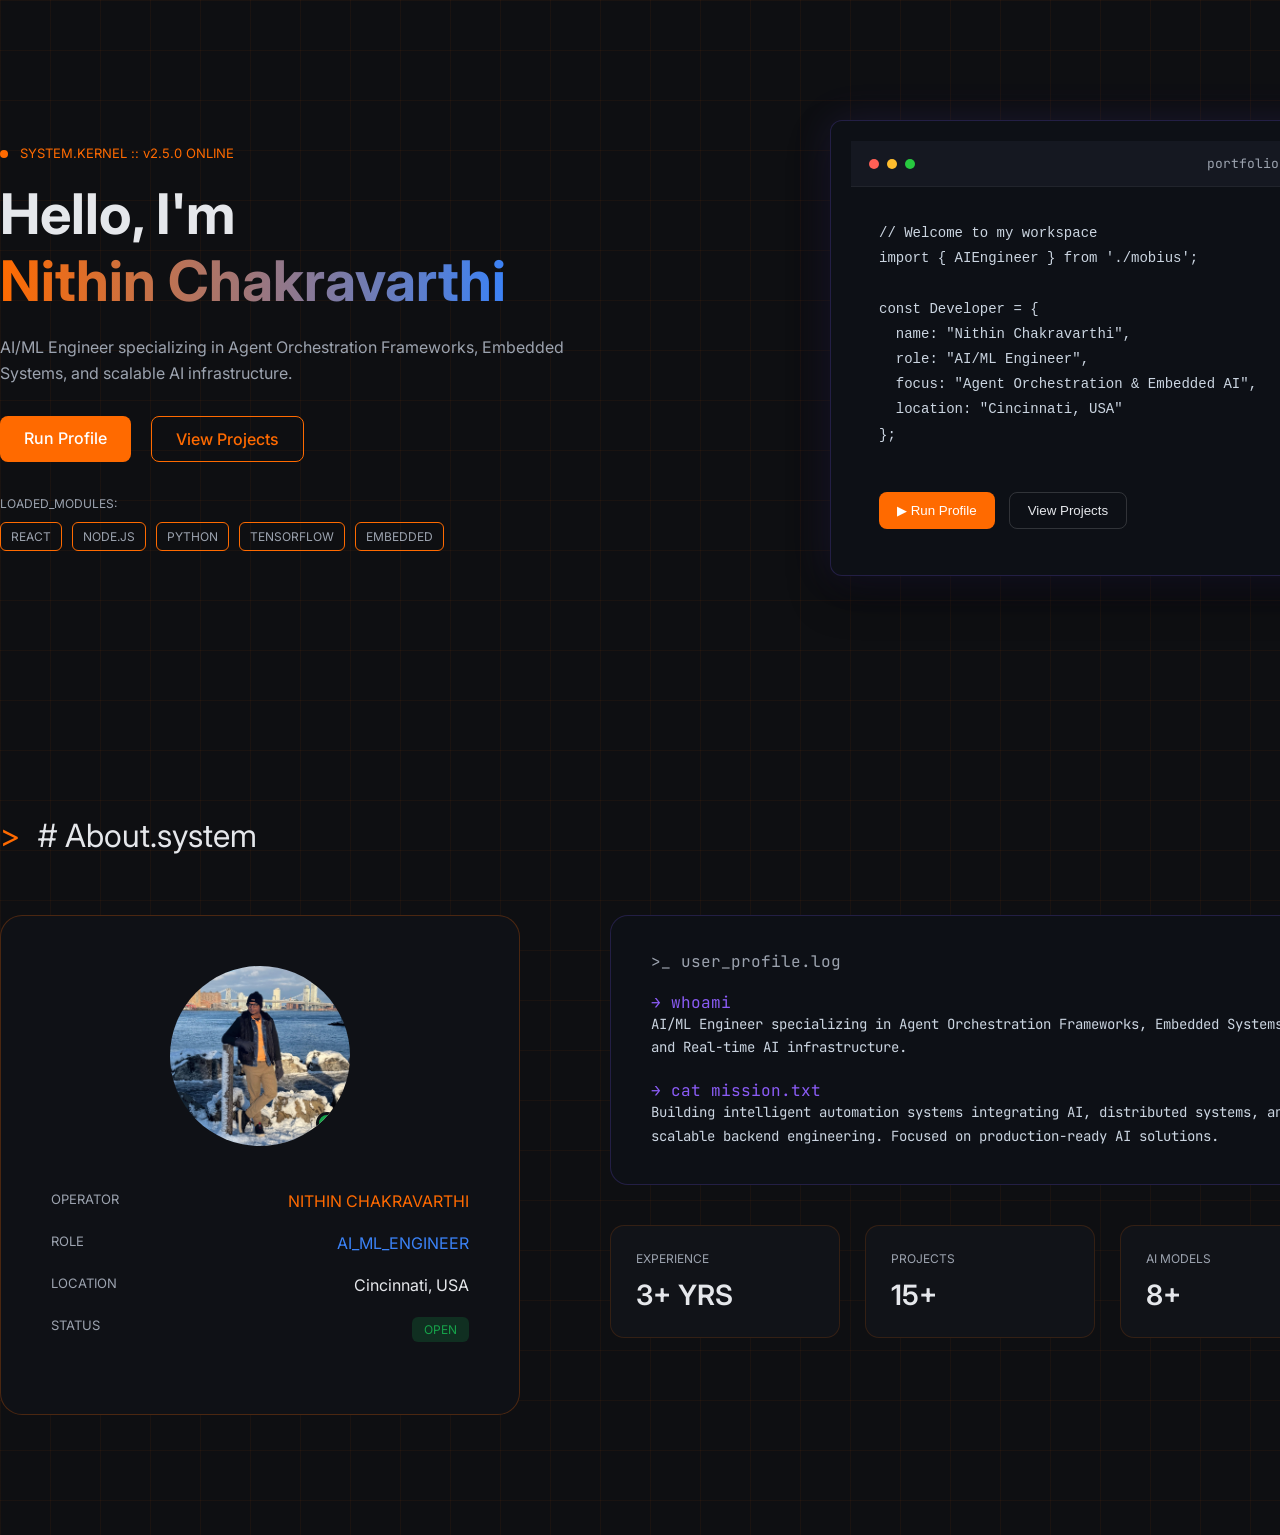
==== Portfolio/index.html @ d6464c25 "Added personal projects" ====
<!DOCTYPE html>
<html lang="en">
<head>
<meta charset="UTF-8">
<meta name="viewport" content="width=device-width, initial-scale=1.0">
<title>Nithin Chakravarthi | Portfolio</title>

<link href="https://fonts.googleapis.com/css2?family=Inter:wght@400;500;600;700&family=JetBrains+Mono:wght@400;500&display=swap" rel="stylesheet">

<link rel="stylesheet" href="style.css">
</head>
<body>

<!-- ================= HERO SECTION ================= -->

<section class="hero">
  <div class="container hero-content">

    <div class="hero-left">

      <div class="system-status">
        <span class="dot"></span> SYSTEM.KERNEL :: v2.5.0 ONLINE
      </div>

      <h1>
        Hello, I'm <br>
        <span class="gradient-text">Nithin Chakravarthi</span>
      </h1>

      <p class="hero-description">
        AI/ML Engineer specializing in Agent Orchestration Frameworks,
        Embedded Systems, and scalable AI infrastructure.
      </p>

      <div class="hero-buttons">
        <a href="#about" class="btn primary">Run Profile</a>
        <a href="#projects" class="btn secondary">View Projects</a>
      </div>

      <div class="loaded-modules">
        <span>LOADED_MODULES:</span>
        <div class="tags">
          <span>REACT</span>
          <span>NODE.JS</span>
          <span>PYTHON</span>
          <span>TENSORFLOW</span>
          <span>EMBEDDED</span>
        </div>
      </div>

    </div>

    <div class="hero-right">
  <div class="code-window">

    <div class="window-header">
      <div class="window-dots">
        <span class="dot red"></span>
        <span class="dot yellow"></span>
        <span class="dot green"></span>
      </div>
      <div class="file-name">portfolio.tsx</div>
    </div>

<pre>
// Welcome to my workspace
import { AIEngineer } from './mobius';

const Developer = {
  name: "Nithin Chakravarthi",
  role: "AI/ML Engineer",
  focus: "Agent Orchestration & Embedded AI",
  location: "Cincinnati, USA"
};
</pre>

    <div class="code-buttons">
      <button class="run-btn">▶ Run Profile</button>
      <button class="view-btn">View Projects</button>
    </div>

  </div>
</div>

  </div>
</section>


<!-- ================= ABOUT SECTION ================= -->

<section id="about" class="about">

  <div class="container">

    <div class="section-title">
      <span>></span> # About.system
    </div>

    <div class="about-content">

      <!-- LEFT CARD -->
      <div class="profile-card">

        <div class="avatar-wrapper">
          <div class="avatar">
            <img src="assets/profile.jpeg" alt="Nithin">
          </div>
        </div>

        <div class="info-row">
          <div class="label">OPERATOR</div>
          <div class="value orange">NITHIN CHAKRAVARTHI</div>
        </div>

        <div class="info-row">
          <div class="label">ROLE</div>
          <div class="value blue">AI_ML_ENGINEER</div>
        </div>

        <div class="info-row">
          <div class="label">LOCATION</div>
          <div class="value">Cincinnati, USA</div>
        </div>

        <div class="info-row">
          <div class="label">STATUS</div>
          <div class="status">OPEN</div>
        </div>

      </div>

      <!-- RIGHT SIDE -->
      <div class="about-right">

        <div class="terminal">
          <div class="terminal-header">>_ user_profile.log</div>

          <div class="command">→ whoami</div>
          <div class="output">
            AI/ML Engineer specializing in Agent Orchestration Frameworks,
            Embedded Systems, and Real-time AI infrastructure.
          </div>

          <div class="command">→ cat mission.txt</div>
          <div class="output">
            Building intelligent automation systems integrating AI,
            distributed systems, and scalable backend engineering.
            Focused on production-ready AI solutions.
          </div>
        </div>

        <div class="stats">

          <div class="stat-card">
            <div class="stat-title">EXPERIENCE</div>
            <div class="stat-number">3+ YRS</div>
          </div>

          <div class="stat-card">
            <div class="stat-title">PROJECTS</div>
            <div class="stat-number">15+</div>
          </div>

          <div class="stat-card">
            <div class="stat-title">AI MODELS</div>
            <div class="stat-number">8+</div>
          </div>

        </div>

      </div>

    </div>

  </div>

</section>

</body>
</html>
---- Portfolio/style.css ----
:root{
  --bg:#0e0f12;
  --card:#0f1116;
  --border:#ff6a00;
  --text:#e5e7eb;
  --muted:#9ca3af;
  --blue:#3b82f6;
  --green:#16a34a;
  --purple:#8b5cf6;
}

*{
  margin:0;
  padding:0;
  box-sizing:border-box;
}

body{
  font-family:'Inter',sans-serif;
  background:var(--bg);
  color:var(--text);
  scroll-behavior:smooth;

  background-image:
    linear-gradient(rgba(255,106,0,0.05) 1px, transparent 1px),
    linear-gradient(90deg, rgba(255,106,0,0.05) 1px, transparent 1px);
  background-size:50px 50px;
}

.container{
  width:1350px;
  margin:0 auto;
}

/* ================= HERO ================= */
/* ================= HERO CODE WINDOW ================= */

/* ===== CODE WINDOW ===== */

.code-window {
  width: 520px;
  background: #0d1016;
  border-radius: 18px;
  border: 1px solid rgba(124,92,255,0.25);
  box-shadow:
    0 0 40px rgba(124,92,255,0.12),
    0 20px 40px rgba(0,0,0,0.4);
  overflow: hidden;
  font-family: 'JetBrains Mono', monospace;
}

/* Header */
.window-header {
  display: flex;
  align-items: center;
  justify-content: space-between;
  padding: 14px 18px;
  background: #151821;
  border-bottom: 1px solid rgba(255,255,255,0.05);
  font-size: 13px;
  color: #9ca3af;
}

.window-dots {
  display: flex;
  gap: 8px;
}

.window-header .dot {
  width: 10px;
  height: 10px;
  border-radius: 50%;
}

.dot.red { background: #ff5f56; }
.dot.yellow { background: #ffbd2e; }
.dot.green { background: #27c93f; }

.file-name {
  font-size: 13px;
  color: #9ca3af;
}

/* Code */
.code-window pre {
  margin: 0;
  padding: 24px 28px;
  font-size: 14px;
  line-height: 1.8;
  color: #cbd5e1;
  background: #0d1016;
  overflow-x: auto;
}

/* Buttons */
.code-buttons {
  display: flex;
  gap: 14px;
  padding: 20px 28px 26px 28px;
}

.run-btn {
  background: #ff6a00;
  border: none;
  padding: 10px 18px;
  border-radius: 8px;
  color: white;
  cursor: pointer;
  font-weight: 500;
}

.view-btn {
  background: transparent;
  border: 1px solid rgba(255,255,255,0.15);
  padding: 10px 18px;
  border-radius: 8px;
  color: #e5e7eb;
  cursor: pointer;
}
.hero{
  padding:120px 0;
}

.hero-content{
  display:flex;
  justify-content:space-between;
  align-items:center;
}

.hero-left{
  max-width:600px;
}

.system-status{
  font-size:13px;
  margin-bottom:20px;
  color:var(--border);
}

.system-status .dot{
  width:8px;
  height:8px;
  background:var(--border);
  display:inline-block;
  border-radius:50%;
  margin-right:8px;
}

h1{
  font-size:56px;
  line-height:1.2;
  margin-bottom:20px;
}

.gradient-text{
  background:linear-gradient(90deg,#ff6a00,#3b82f6);
  -webkit-background-clip:text;
  -webkit-text-fill-color:transparent;
}

.hero-description{
  color:var(--muted);
  margin-bottom:30px;
  line-height:1.6;
}

.hero-buttons{
  display:flex;
  gap:20px;
  margin-bottom:30px;
}

.btn{
  padding:12px 24px;
  border-radius:8px;
  text-decoration:none;
  font-weight:500;
}

.btn.primary{
  background:var(--border);
  color:#fff;
}

.btn.secondary{
  border:1px solid var(--border);
  color:var(--border);
}

.loaded-modules span{
  font-size:12px;
  color:var(--muted);
}

.tags{
  display:flex;
  gap:10px;
  margin-top:10px;
}

.tags span{
  font-size:12px;
  padding:6px 10px;
  border:1px solid var(--border);
  border-radius:6px;
}

.code-window{
  background:#0d1016;
  border-radius:12px;
  padding:20px;
  font-family:'JetBrains Mono',monospace;
  border:1px solid rgba(124,92,255,0.2);
}

.window-header{
  color:var(--muted);
  margin-bottom:10px;
}

/* ================= ABOUT ================= */

.about{
  padding:120px 0;
}

.section-title{
  font-size:32px;
  margin-bottom:60px;
}

.section-title span{
  color:var(--border);
  margin-right:10px;
}

.about-content{
  display:flex;
  gap:90px;
}

.profile-card{
  width:520px;
  background:var(--card);
  border-radius:22px;
  padding:50px;
  border:1px solid rgba(255,106,0,0.25);
}

.avatar-wrapper{
  display:flex;
  justify-content:center;
  margin-bottom:45px;
}

.avatar{
  width:180px;
  height:180px;
  border-radius:50%;
  overflow:hidden;
  position:relative;
}

.avatar img{
  width:100%;
  height:100%;
  object-fit:cover;
}

.avatar::after{
  content:'';
  position:absolute;
  bottom:12px;
  right:12px;
  width:16px;
  height:16px;
  background:var(--green);
  border-radius:50%;
  border:3px solid var(--card);
}

.info-row{
  display:flex;
  justify-content:space-between;
  margin-bottom:22px;
}

.label{
  color:var(--muted);
  font-size:13px;
}

.value.orange{ color:var(--border); }
.value.blue{ color:var(--blue); }

.status{
  background:rgba(22,163,74,0.2);
  color:var(--green);
  padding:5px 12px;
  border-radius:6px;
  font-size:12px;
}

.about-right{
  flex:1;
}

.terminal{
  background:#0d1016;
  border-radius:18px;
  padding:35px 40px;
  border:1px solid rgba(124,92,255,0.2);
  font-family:'JetBrains Mono',monospace;
  margin-bottom:40px;
}

.terminal-header{
  color:var(--muted);
  margin-bottom:20px;
}

.command{
  color:var(--purple);
  margin-top:20px;
}

.output{
  color:#cbd5e1;
  line-height:1.7;
  font-size:14px;
}

.stats{
  display:flex;
  gap:25px;
}

.stat-card{
  flex:1;
  background:#111318;
  padding:25px;
  border-radius:14px;
  border:1px solid rgba(255,106,0,0.15);
}

.stat-title{
  color:var(--muted);
  font-size:12px;
  margin-bottom:12px;
}

.stat-number{
  font-size:28px;
  font-weight:600;
}
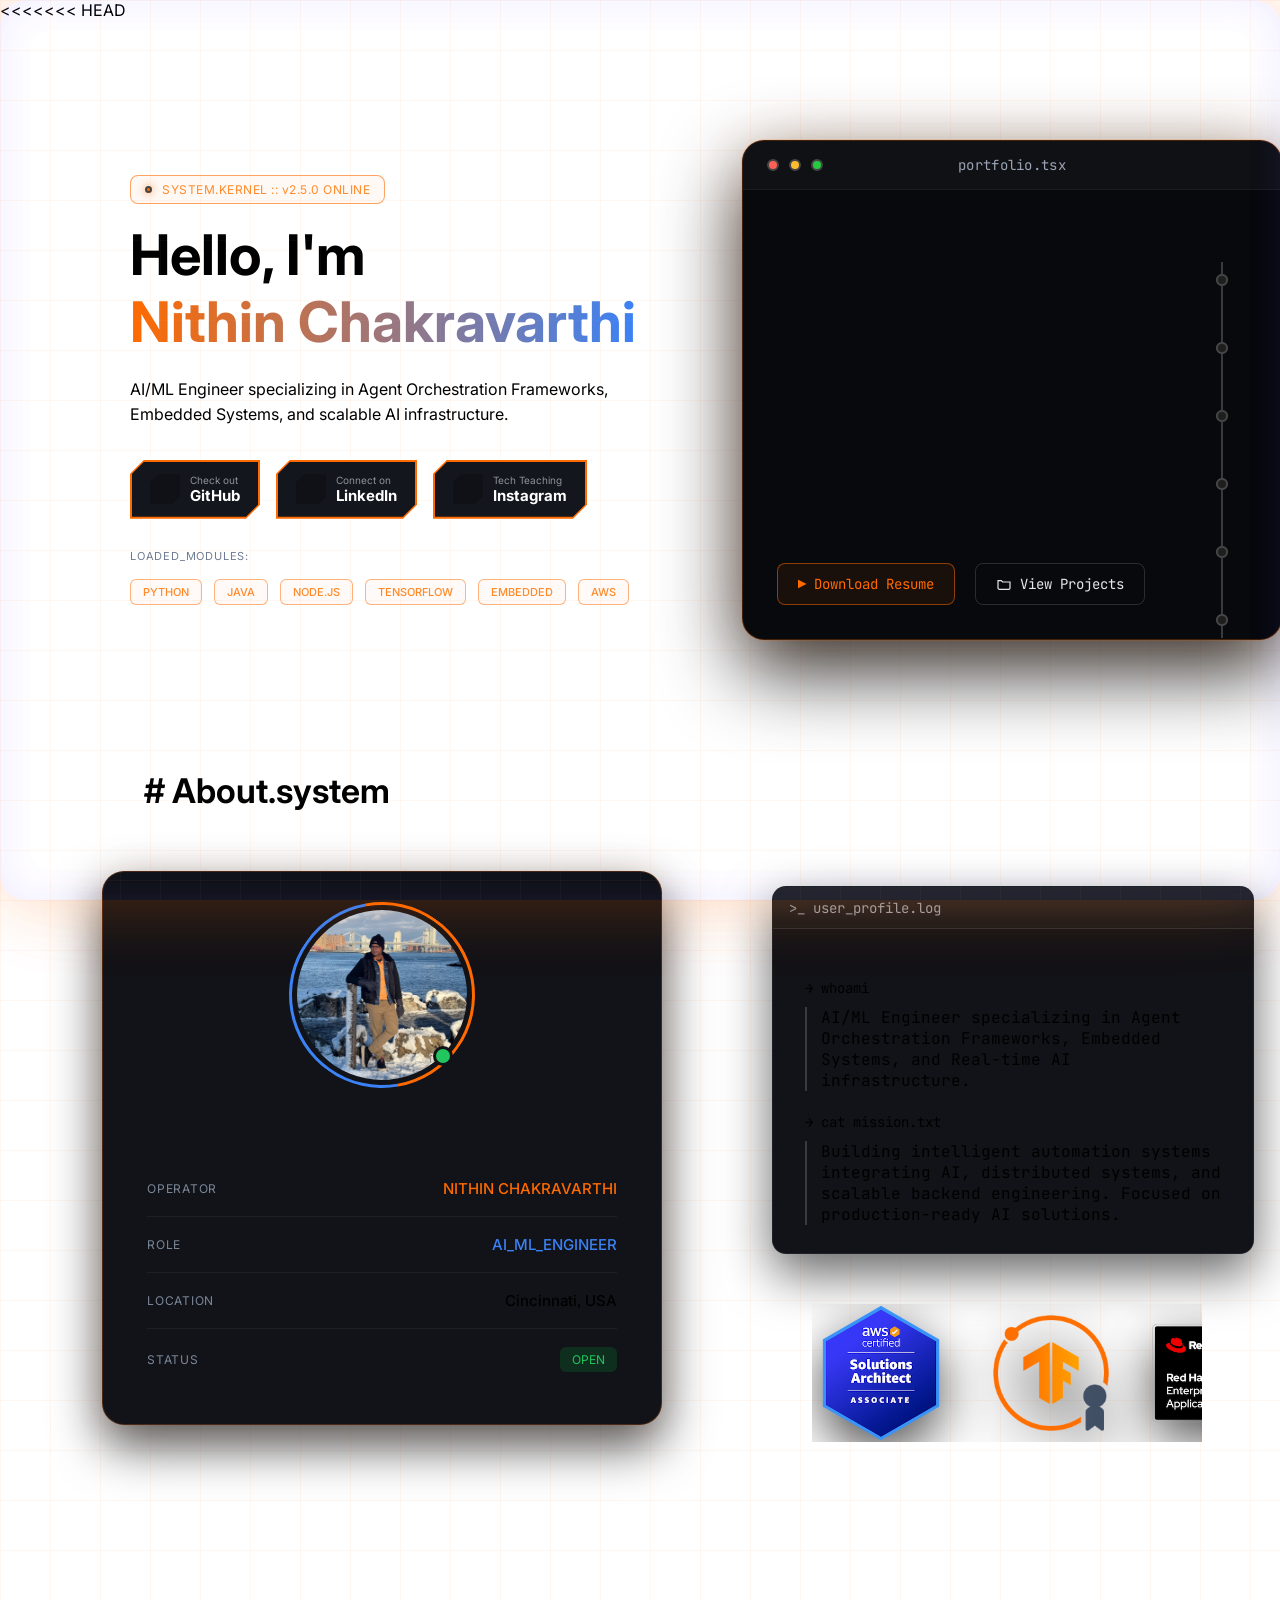
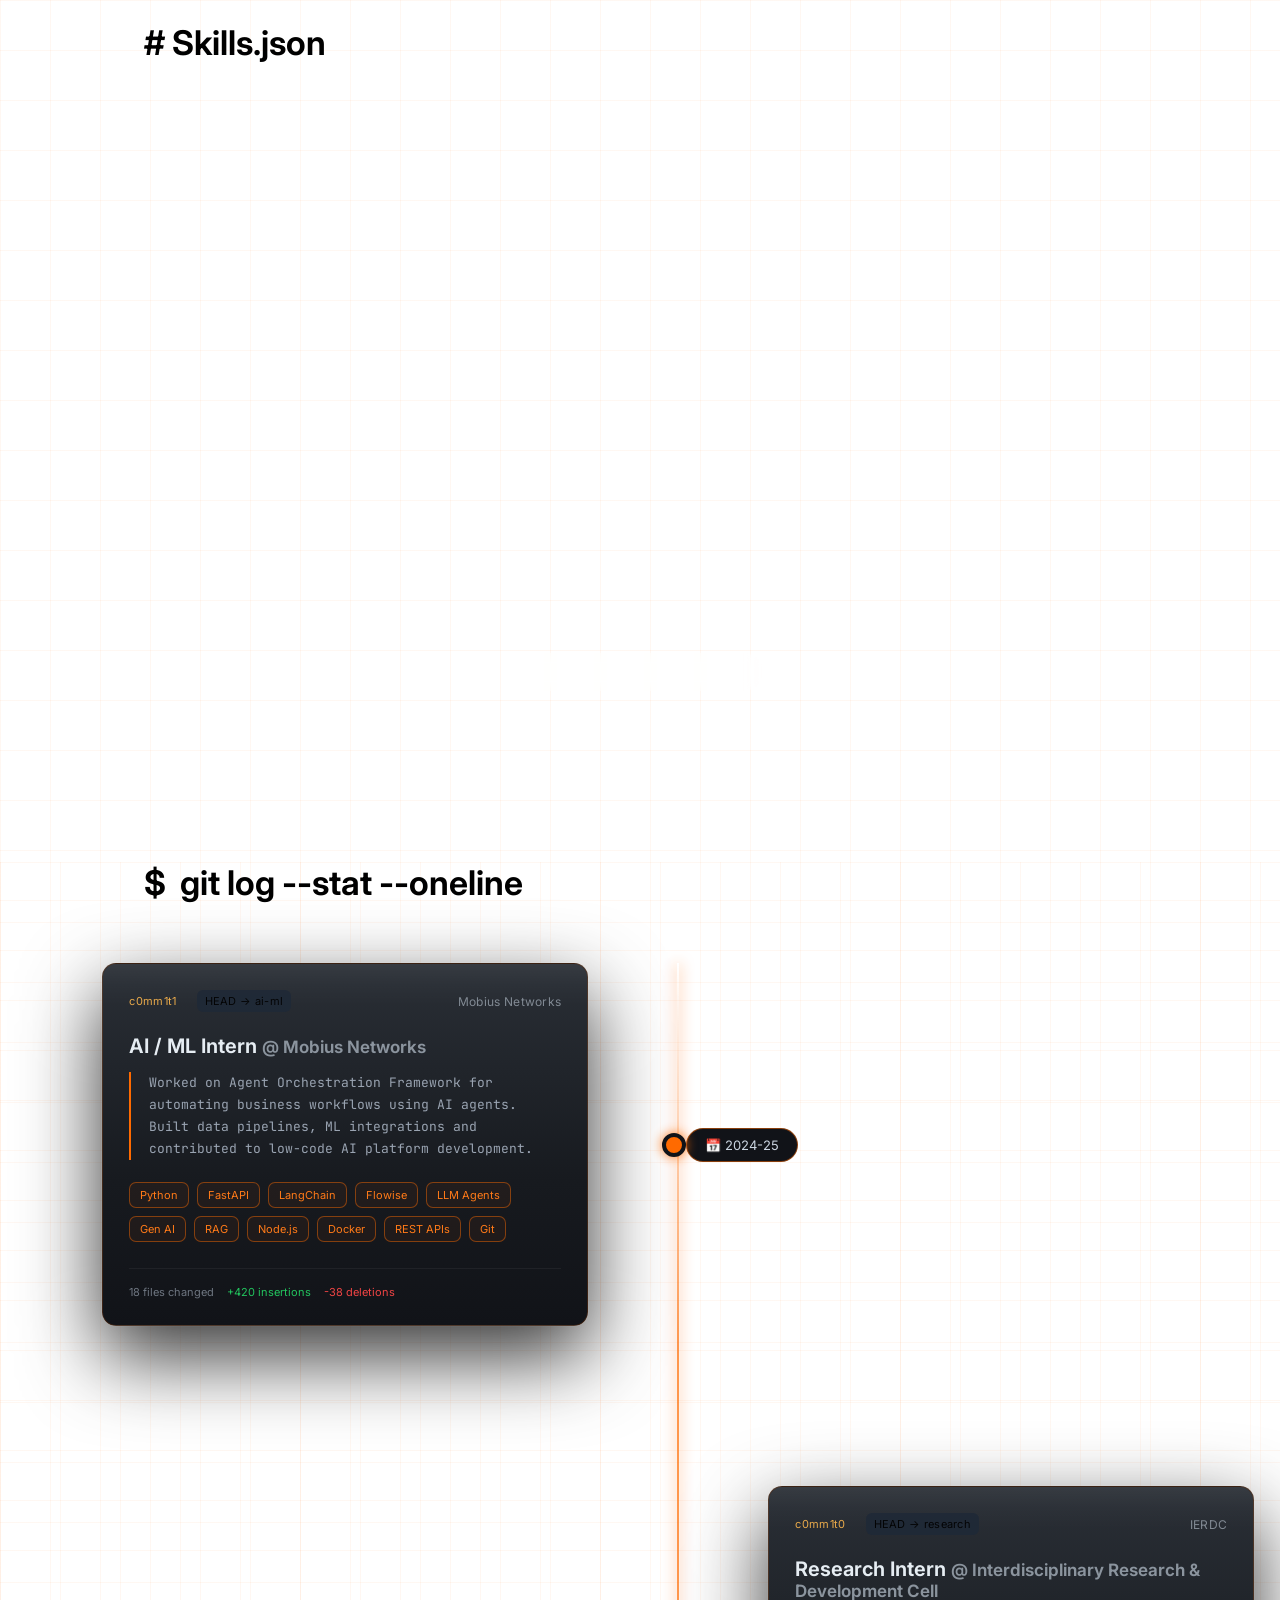
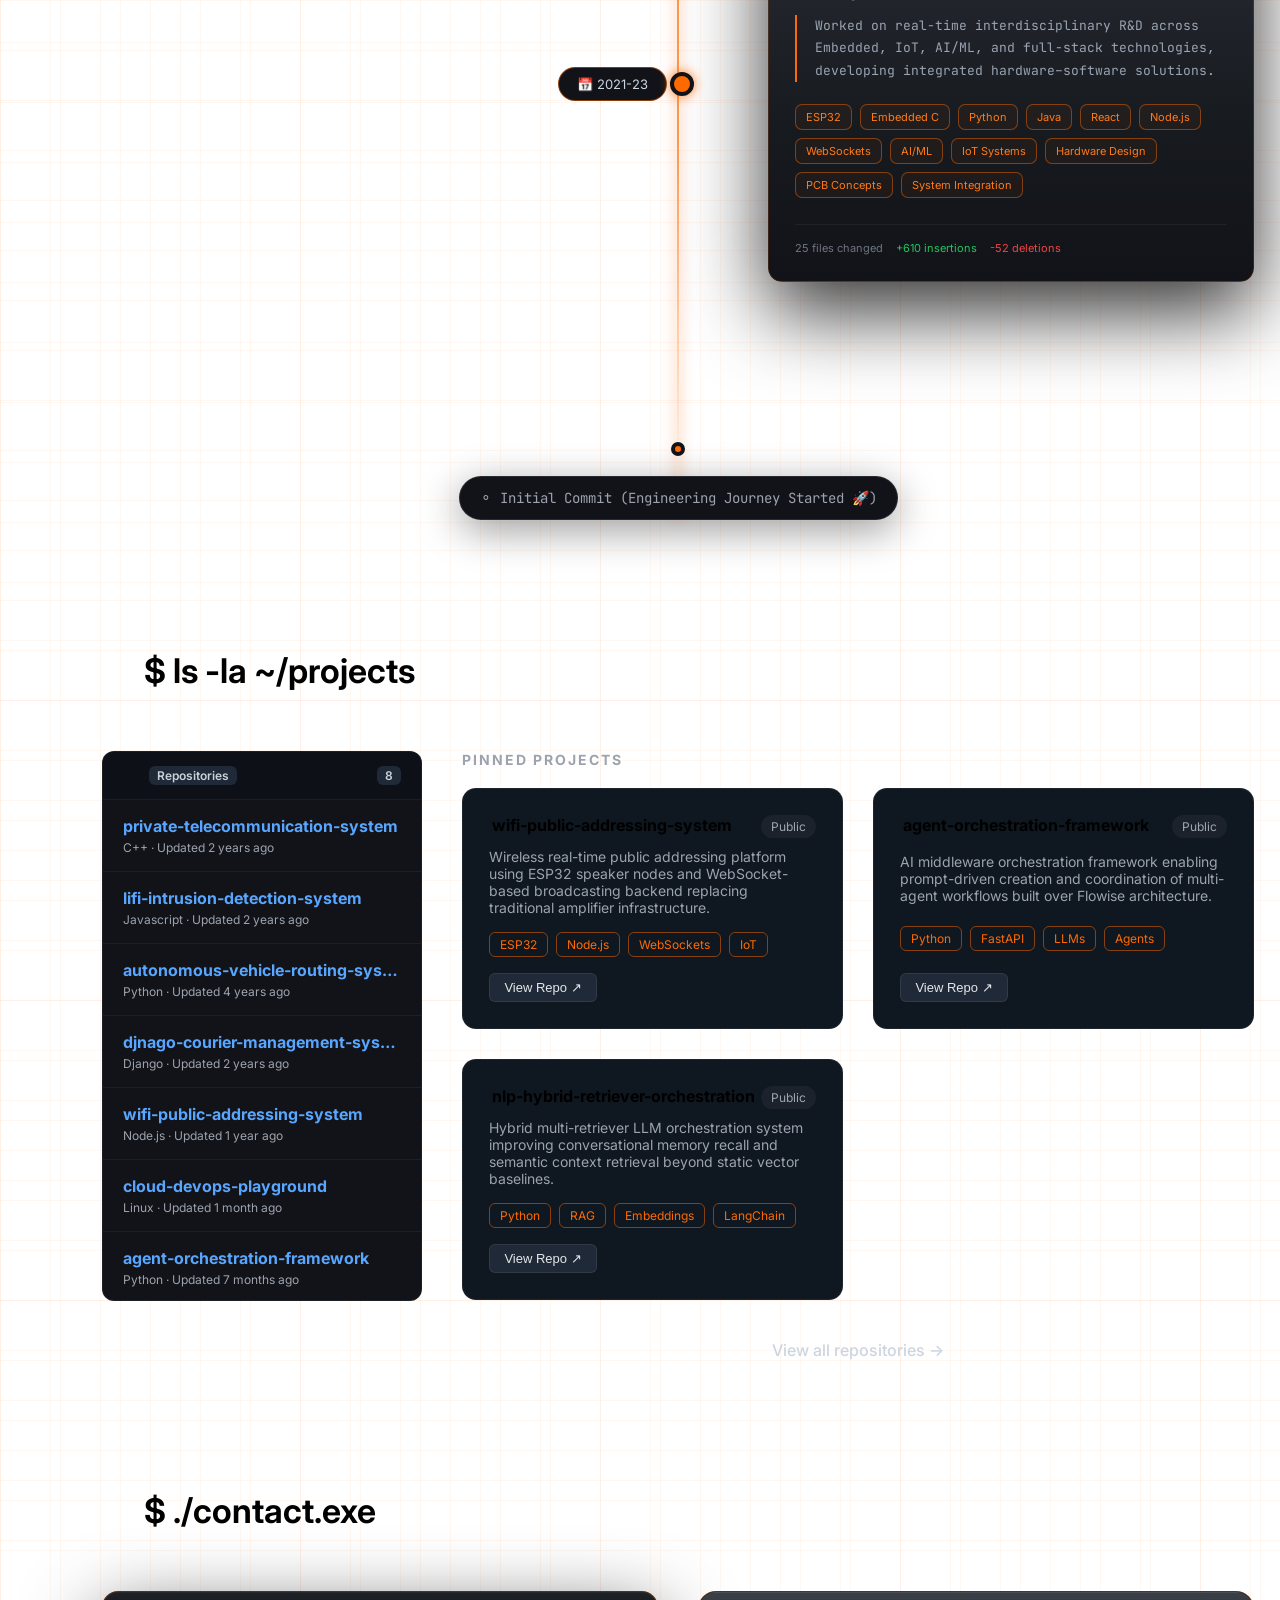
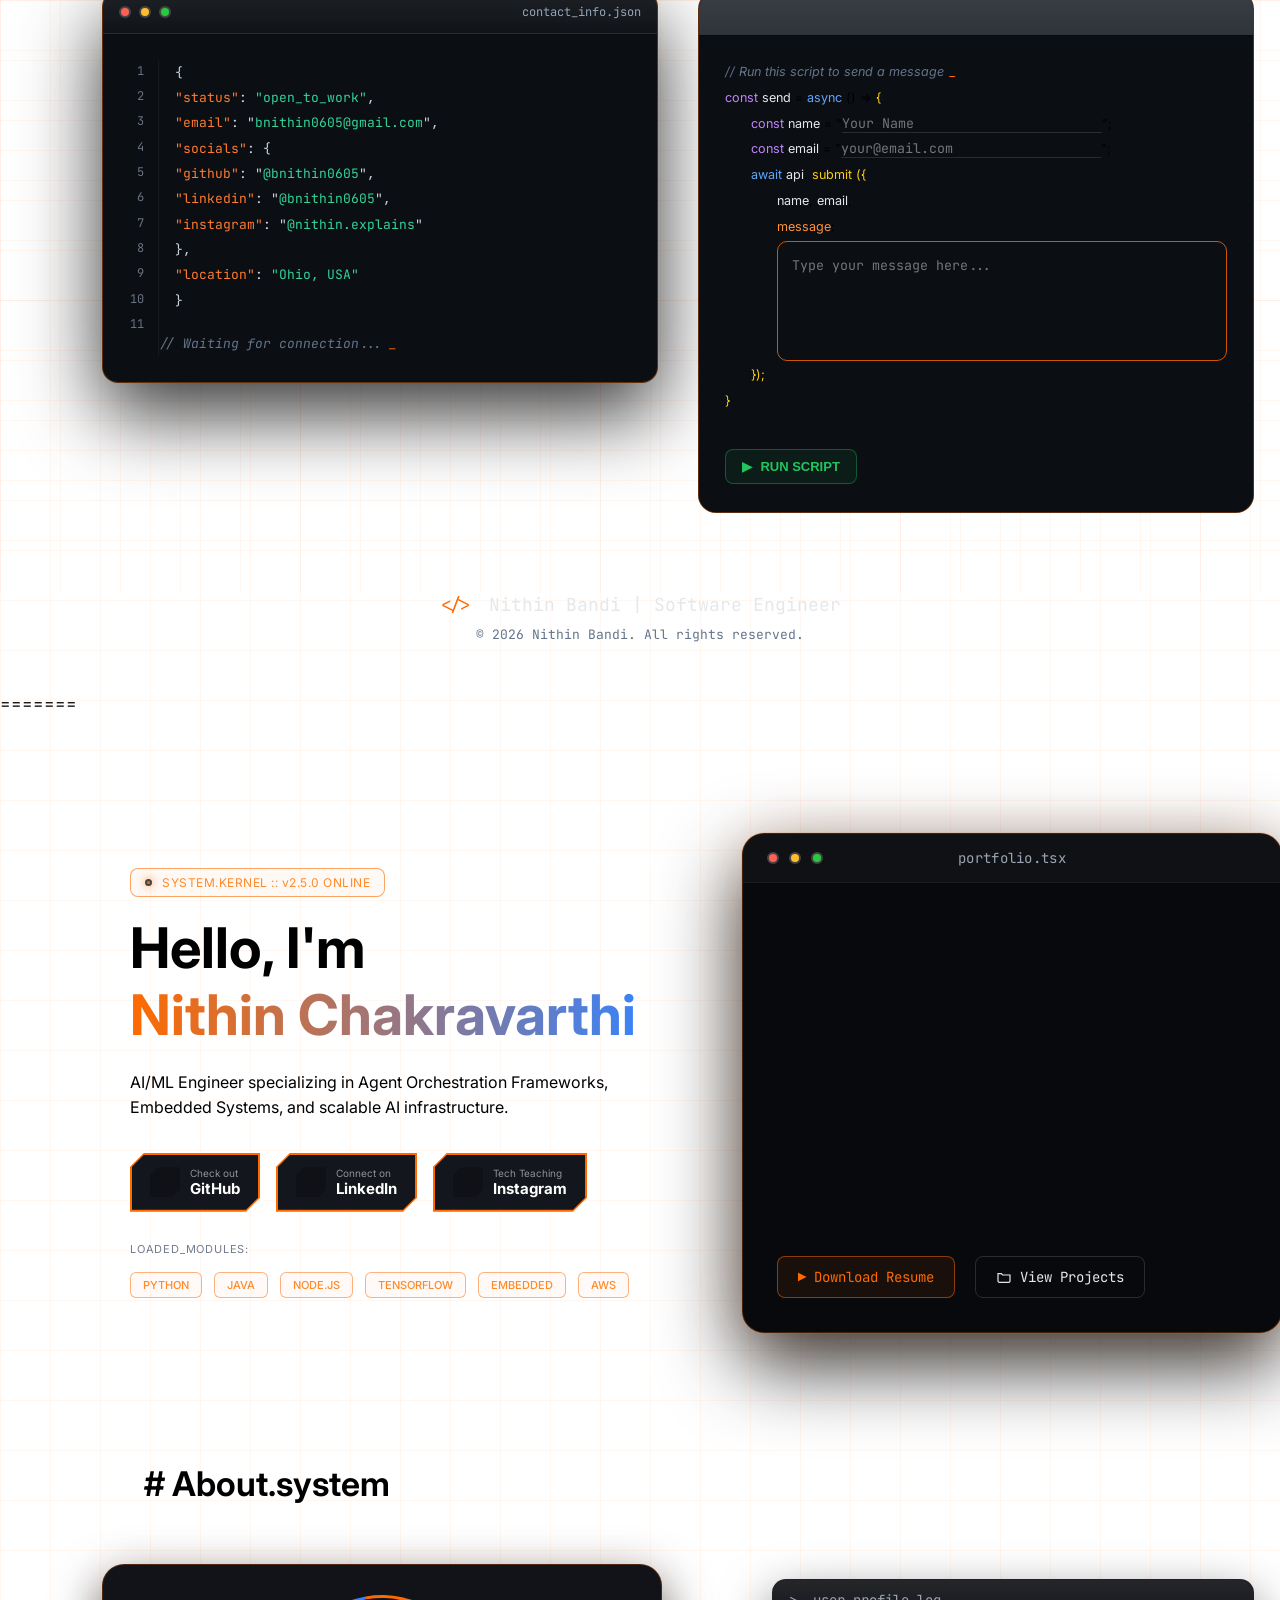
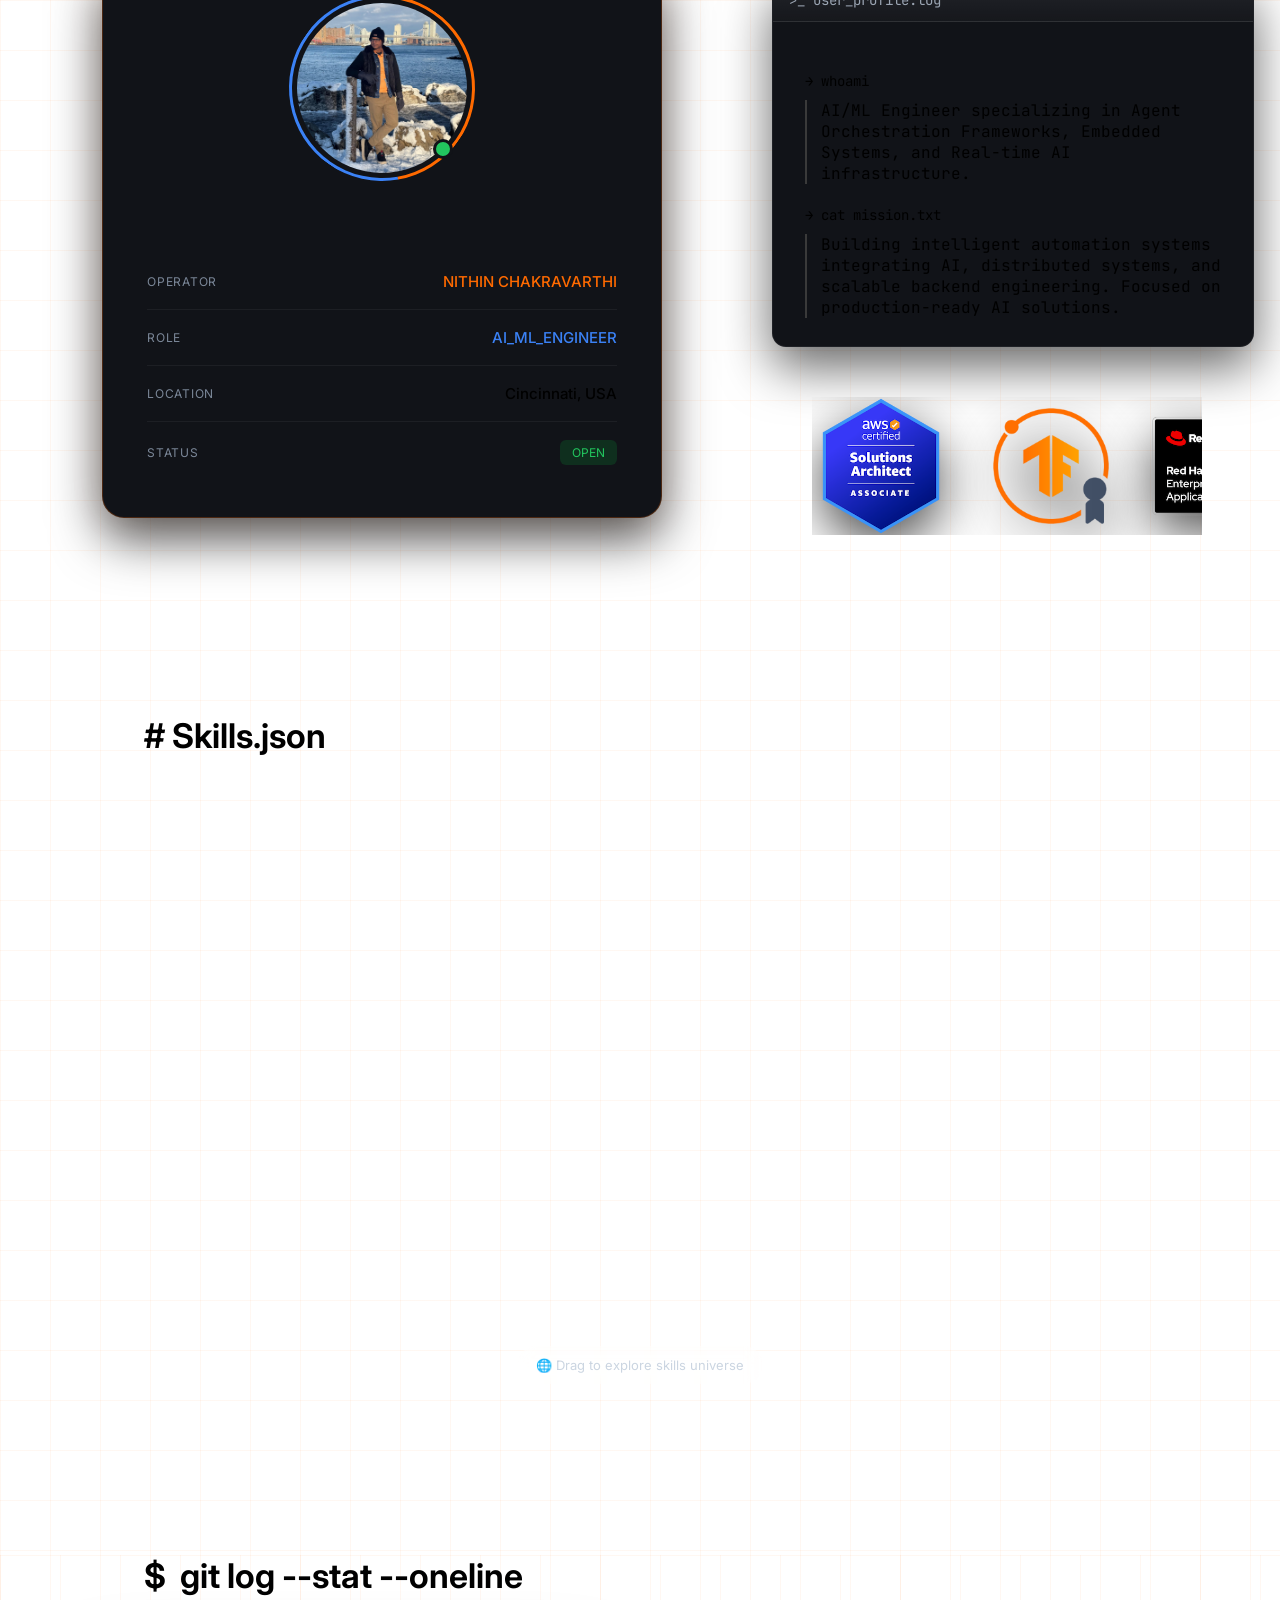
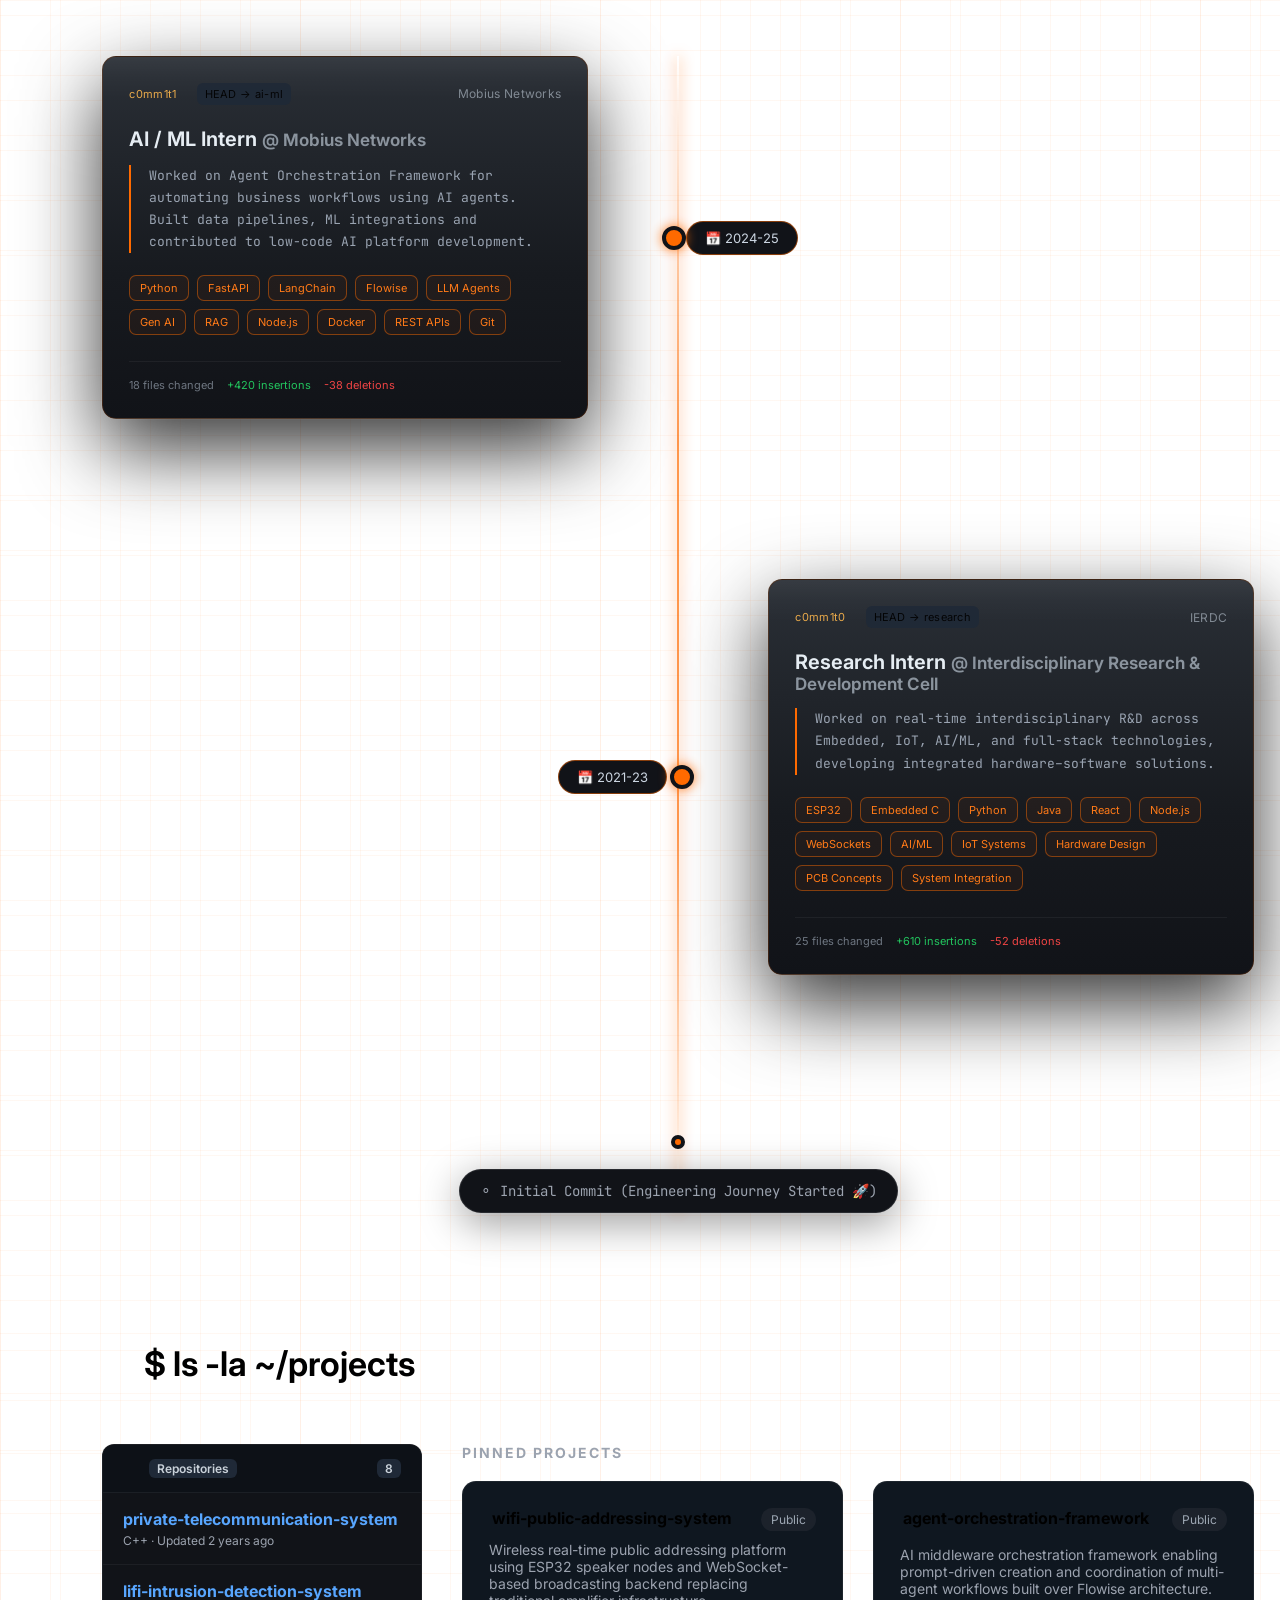
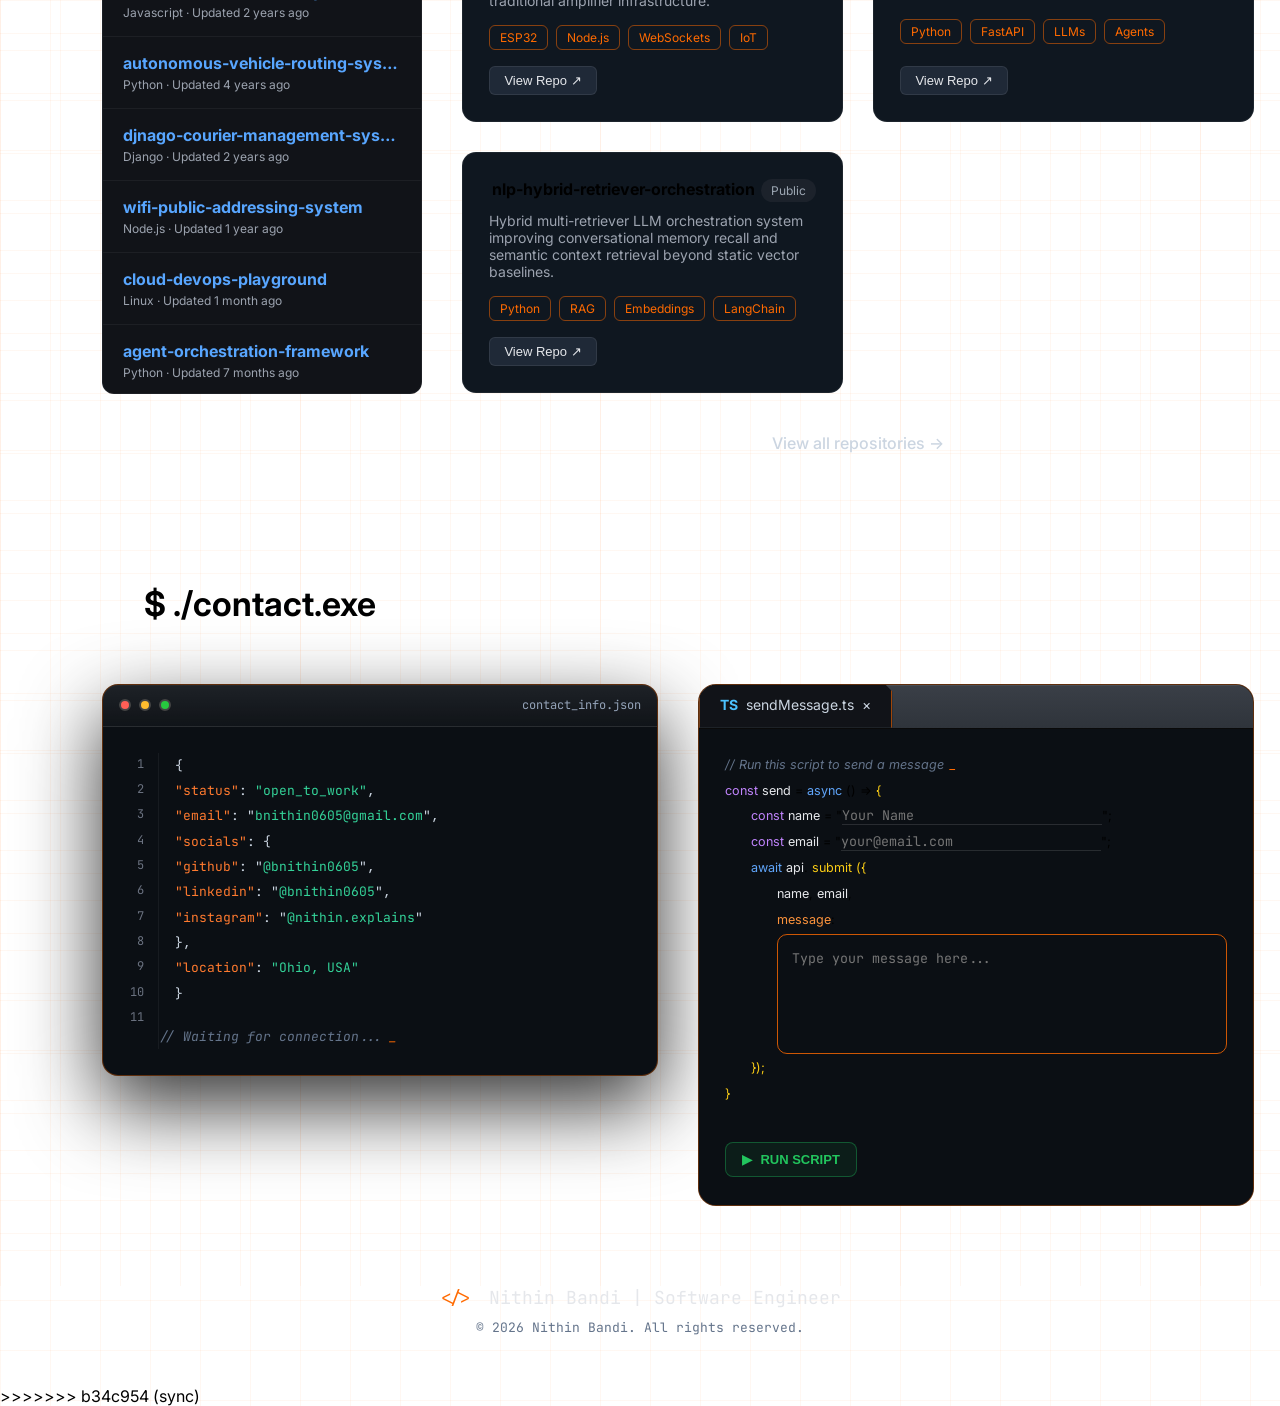
==== commit 90667194: "Rename i.html to index.html" ====
--- a/Portfolio/index.html
+++ b/Portfolio/index.html
@@ -1,180 +1,3164 @@
-<!DOCTYPE html>
-<html lang="en">
-<head>
-<meta charset="UTF-8">
-<meta name="viewport" content="width=device-width, initial-scale=1.0">
-<title>Nithin Chakravarthi | Portfolio</title>
-
-<link href="https://fonts.googleapis.com/css2?family=Inter:wght@400;500;600;700&family=JetBrains+Mono:wght@400;500&display=swap" rel="stylesheet">
-
-<link rel="stylesheet" href="style.css">
-</head>
-<body>
-
-<!-- ================= HERO SECTION ================= -->
-
-<section class="hero">
-  <div class="container hero-content">
-
-    <div class="hero-left">
-
-      <div class="system-status">
-        <span class="dot"></span> SYSTEM.KERNEL :: v2.5.0 ONLINE
-      </div>
-
-      <h1>
-        Hello, I'm <br>
-        <span class="gradient-text">Nithin Chakravarthi</span>
-      </h1>
-
-      <p class="hero-description">
-        AI/ML Engineer specializing in Agent Orchestration Frameworks,
-        Embedded Systems, and scalable AI infrastructure.
-      </p>
-
-      <div class="hero-buttons">
-        <a href="#about" class="btn primary">Run Profile</a>
-        <a href="#projects" class="btn secondary">View Projects</a>
-      </div>
-
-      <div class="loaded-modules">
-        <span>LOADED_MODULES:</span>
-        <div class="tags">
-          <span>REACT</span>
-          <span>NODE.JS</span>
-          <span>PYTHON</span>
-          <span>TENSORFLOW</span>
-          <span>EMBEDDED</span>
-        </div>
-      </div>
-
-    </div>
-
-    <div class="hero-right">
-  <div class="code-window">
-
-    <div class="window-header">
-      <div class="window-dots">
-        <span class="dot red"></span>
-        <span class="dot yellow"></span>
-        <span class="dot green"></span>
-      </div>
-      <div class="file-name">portfolio.tsx</div>
-    </div>
-
-<pre>
-// Welcome to my workspace
-import { AIEngineer } from './mobius';
-
-const Developer = {
-  name: "Nithin Chakravarthi",
-  role: "AI/ML Engineer",
-  focus: "Agent Orchestration & Embedded AI",
-  location: "Cincinnati, USA"
-};
-</pre>
-
-    <div class="code-buttons">
-      <button class="run-btn">▶ Run Profile</button>
-      <button class="view-btn">View Projects</button>
-    </div>
-
-  </div>
-</div>
-
-  </div>
-</section>
-
-
-<!-- ================= ABOUT SECTION ================= -->
-
-<section id="about" class="about">
-
-  <div class="container">
-
-    <div class="section-title">
-      <span>></span> # About.system
-    </div>
-
-    <div class="about-content">
-
-      <!-- LEFT CARD -->
-      <div class="profile-card">
-
-        <div class="avatar-wrapper">
-          <div class="avatar">
-            <img src="assets/profile.jpeg" alt="Nithin">
-          </div>
-        </div>
-
-        <div class="info-row">
-          <div class="label">OPERATOR</div>
-          <div class="value orange">NITHIN CHAKRAVARTHI</div>
-        </div>
-
-        <div class="info-row">
-          <div class="label">ROLE</div>
-          <div class="value blue">AI_ML_ENGINEER</div>
-        </div>
-
-        <div class="info-row">
-          <div class="label">LOCATION</div>
-          <div class="value">Cincinnati, USA</div>
-        </div>
-
-        <div class="info-row">
-          <div class="label">STATUS</div>
-          <div class="status">OPEN</div>
-        </div>
-
-      </div>
-
-      <!-- RIGHT SIDE -->
-      <div class="about-right">
-
-        <div class="terminal">
-          <div class="terminal-header">>_ user_profile.log</div>
-
-          <div class="command">→ whoami</div>
-          <div class="output">
-            AI/ML Engineer specializing in Agent Orchestration Frameworks,
-            Embedded Systems, and Real-time AI infrastructure.
-          </div>
-
-          <div class="command">→ cat mission.txt</div>
-          <div class="output">
-            Building intelligent automation systems integrating AI,
-            distributed systems, and scalable backend engineering.
-            Focused on production-ready AI solutions.
-          </div>
-        </div>
-
-        <div class="stats">
-
-          <div class="stat-card">
-            <div class="stat-title">EXPERIENCE</div>
-            <div class="stat-number">3+ YRS</div>
-          </div>
-
-          <div class="stat-card">
-            <div class="stat-title">PROJECTS</div>
-            <div class="stat-number">15+</div>
-          </div>
-
-          <div class="stat-card">
-            <div class="stat-title">AI MODELS</div>
-            <div class="stat-number">8+</div>
-          </div>
-
-        </div>
-
-      </div>
-
-    </div>
-
-  </div>
-
-</section>
-
-</body>
-</html>+<<<<<<< HEAD
+<!DOCTYPE html>
+<html lang="en">
+<head>
+<meta charset="UTF-8">
+<meta name="viewport" content="width=1200, initial-scale=0.3">
+<link rel="icon" type="image/jpeg" href="assets/profile.jpeg">
+<title>Nithin Chakravarthi | Portfolio</title>
+
+<link href="https://fonts.googleapis.com/css2?family=Inter:wght@400;500;600;700&family=JetBrains+Mono:wght@400;500&display=swap" rel="stylesheet">
+
+<link rel="stylesheet" href="i.css">
+<script src="https://unpkg.com/lucide@latest"></script>
+<script src="https://cdn.jsdelivr.net/npm/emailjs-com@3/dist/email.min.js"></script>
+</head>
+<body>
+
+<!-- ================= HOME ================= -->
+<section id="home" class="home">
+  <div class="container hero-content">
+
+    <div class="hero-left">
+
+      <div class="system-status">
+        <span class="dot"></span> SYSTEM.KERNEL :: v2.5.0 ONLINE
+      </div>
+
+      <h1>
+        Hello, I'm <br>
+        <span class="gradient-text">Nithin Chakravarthi</span>
+      </h1>
+
+      <p class="hero-description">
+        AI/ML Engineer specializing in Agent Orchestration Frameworks,
+        Embedded Systems, and scalable AI infrastructure.
+      </p>
+<div class="hero-cta">
+
+    <!-- GITHUB -->
+    <div class="chip-wrap">
+        <a class="terminal-chip" href="https://github.com/bnithin0605" target="_blank">
+            <div class="terminal-chip-inner">
+
+                <div class="chip-icon">
+                    <img src="https://cdn.jsdelivr.net/gh/devicons/devicon/icons/github/github-original.svg">
+                </div>
+
+                <div class="chip-text">
+                    <span>Check out</span>
+                    <b>GitHub</b>
+                </div>
+
+            </div>
+        </a>
+    </div>
+
+
+    <!-- LINKEDIN -->
+    <div class="chip-wrap">
+        <a class="terminal-chip" href="https://linkedin.com/in/bnithin0605" target="_blank">
+            <div class="terminal-chip-inner">
+
+                <div class="chip-icon">
+                  <img src="https://cdn.jsdelivr.net/gh/devicons/devicon/icons/linkedin/linkedin-original.svg">
+                </div>
+
+                <div class="chip-text">
+                    <span>Connect on</span>
+                    <b>LinkedIn</b>
+                </div>
+
+            </div>
+        </a>
+    </div>
+
+
+    <!-- INSTAGRAM -->
+    <div class="chip-wrap">
+        <a class="terminal-chip" href="https://instagram.com/nithin.explains" target="_blank">
+            <div class="terminal-chip-inner">
+
+                <div class="chip-icon">
+                    <img src="https://cdn.jsdelivr.net/gh/simple-icons/simple-icons/icons/instagram.svg">
+                </div>
+
+                <div class="chip-text">
+                    <span>Tech Teaching</span>
+                    <b>Instagram</b>
+                </div>
+
+            </div>
+        </a>
+    </div>
+
+</div>
+
+      <div class="loaded-modules">
+        <span>LOADED_MODULES:</span>
+        <div class="tags">
+          <span>PYTHON</span>
+          <span>JAVA</span>
+          <span>NODE.JS</span>
+          <span>TENSORFLOW</span>
+          <span>EMBEDDED</span>
+          <span>AWS</span>
+        </div>
+      </div>
+
+    </div>
+
+    <div class="hero-right">
+  <div class="code-window">
+
+    <div class="window-header">
+      <div class="window-dots">
+        <span class="dot red"></span>
+        <span class="dot yellow"></span>
+        <span class="dot green"></span>
+      </div>
+      <div class="file-name">portfolio.tsx</div>
+    </div>
+
+<pre id="typing-code"></pre>
+
+    <div class="code-buttons">
+      <button class="run-btn download-btn" id="resumeBtn">
+          ▶ Download Resume
+        </button>
+<button href="#projects" class="view-btn">
+
+<svg width="16" height="16" viewBox="0 0 24 24" fill="none"
+stroke="currentColor" stroke-width="1.8">
+
+<path d="M3 7h5l2 2h11v9a2 2 0 0 1-2 2H5a2 2 0 0 1-2-2V7z"/>
+
+</svg>
+
+<span><a href="#projects" style="text-decoration:none; color:inherit;">View Projects</a></span>
+
+</button>
+    </div>
+
+  </div>
+</div>
+
+  </div>
+</section>
+
+<!-- ================= ABOUT ================= -->
+<section id="about" class="about">
+
+  <div class="container">
+
+<div class="section-title">
+  <i class="title-icon" data-lucide="terminal"></i>
+  <span># About.system</span>
+</div>
+
+    <div class="about-content">
+
+      <!-- LEFT CARD -->
+      <div class="profile-card">
+<div class="card-glow"></div> 
+        <div class="avatar-wrapper">
+          <div class="avatar">
+            <span class="arc arc-orange"></span>
+            <img src="assets/profile.jpeg" alt="Nithin">
+          </div>
+        </div>
+
+        <div class="info-row">
+          <div class="label">OPERATOR</div>
+          <div class="value orange">NITHIN CHAKRAVARTHI</div>
+        </div>
+
+        <div class="info-row">
+          <div class="label">ROLE</div>
+          <div class="value blue">AI_ML_ENGINEER</div>
+        </div>
+
+        <div class="info-row">
+          <div class="label">LOCATION</div>
+          <div class="value">Cincinnati, USA</div>
+        </div>
+
+        <div class="info-row">
+          <div class="label">STATUS</div>
+          <div class="status">OPEN</div>
+        </div>
+
+      </div>
+
+      <!-- RIGHT SIDE -->
+      <div class="about-right">
+
+        <div class="terminal">
+          <div class="terminal-header">>_ user_profile.log</div>
+          <div class="terminal-body">
+
+          <div class="command">→ whoami</div>
+          <div class="output">
+            AI/ML Engineer specializing in Agent Orchestration Frameworks,
+            Embedded Systems, and Real-time AI infrastructure.
+          </div>
+
+          <div class="command">→ cat mission.txt</div>
+          <div class="output">
+            Building intelligent automation systems integrating AI,
+            distributed systems, and scalable backend engineering.
+            Focused on production-ready AI solutions.
+          </div>
+
+          </div>
+        </div>
+
+<div class="cert-carousel">
+
+<button class="cert-arrow left">
+<i data-lucide="chevron-left"></i>
+</button>
+
+<div class="cert-viewport">
+<div class="cert-track">
+
+<a href="https://cp.certmetrics.com/amazon/en/public/verify/credential/0ff6d9a7bc6f49efa672cd9e00839eab" target="_blank">
+<img src="assets/certs/saa.png" class="cert-badge">
+</a>
+
+<a href="https://www.credential.net/fa4ba73a-7dcf-4713-87be-6e1346fd451f#acc.spbj5Vko" target="_blank">
+<img src="assets/certs/tf.png" class="cert-badge">
+</a>
+
+<a href="https://www.credly.com/badges/9872def1-2c5e-41b2-8ad0-3d05be458fd8/print" target="_blank">
+<img src="assets/certs/rh.png" class="cert-badge">
+</a>
+
+<a href="https://learn.microsoft.com/api/credentials/share/en-us/BANDINAGANITHINCHAKRAVARTHI-4043/4396F9E30DC4AEF6?sharingId=47D836E1A5EA357C" target="_blank">
+<img src="assets/certs/az.png" class="cert-badge">
+</a>
+
+<a href="https://cp.certmetrics.com/amazon/en/public/verify/credential/XDMVE6BKV2BQ11KC" target="_blank">
+<img src="assets/certs/cp.png" class="cert-badge">
+</a>
+
+<a href="https://learn.microsoft.com/api/credentials/share/en-us/BANDINAGANITHINCHAKRAVARTHI-4043/622A24602D7C3C92?sharingId=47D836E1A5EA357C" target="_blank">
+<img src="assets/certs/ai.png" class="cert-badge">
+</a>
+
+</div>
+</div>
+
+<button class="cert-arrow right">
+<i data-lucide="chevron-right"></i>
+</button>
+
+</div>
+
+  </div>
+
+</section>
+
+<!-- ================= SKILLS GLOBE ================= -->
+<section id="skills" class="skills-section">
+
+  <div class="container">
+    <div class="section-title">
+      <i class="title-icon" data-lucide="settings"></i>
+      <span># Skills.json</span>
+    </div>
+  </div>
+
+  <div class="globe-stage">
+      <div id="globe-container"></div>
+  </div>
+
+  <div class="drag-box">
+      <div class="drag-pill">
+          🌐 Drag to explore skills universe
+      </div>
+  </div>
+
+</section>
+
+<!-- ================= TIMELINE ================= -->
+<section id="experience" class="timeline-section">
+
+<div class="container">
+
+<div class="section-title">
+  <i class="title-icon" data-lucide="git-branch"></i>
+  <span class="git">$</span> git log --stat --oneline
+</div>
+
+<div class="timeline">
+
+<!-- EXPERIENCE 1 -->
+
+<div class="timeline-item left">
+
+<div class="timeline-card">
+
+<div class="commit-header">
+<span class="commit-hash">c0mm1t1</span>
+<span class="branch">HEAD → ai-ml</span>
+<span class="company">Mobius Networks</span>
+</div>
+
+<h3>AI / ML Intern <span>@ Mobius Networks</span></h3>
+
+<p class="commit-desc">
+Worked on Agent Orchestration Framework for automating business workflows using AI agents.
+Built data pipelines, ML integrations and contributed to low-code AI platform development.
+</p>
+
+<div class="tech-stack">
+<span>Python</span>
+<span>FastAPI</span>
+<span>LangChain</span>
+<span>Flowise</span>
+<span>LLM Agents</span>
+<span>Gen AI</span>
+<span>RAG</span>
+<span>Node.js</span>
+<span>Docker</span>
+<span>REST APIs</span>
+<span>Git</span>
+</div>
+
+<div class="commit-footer">
+18 files changed <span class="add">+420 insertions</span> <span class="del">-38 deletions</span>
+</div>
+
+</div>
+
+<div class="date">📅 2024-25</div>
+
+</div>
+
+
+<!-- EXPERIENCE 2 -->
+
+<div class="timeline-item right">
+
+<div class="timeline-card">
+
+<div class="commit-header">
+<span class="commit-hash">c0mm1t0</span>
+<span class="branch">HEAD → research</span>
+<span class="company">IERDC</span>
+</div>
+
+<h3>Research Intern <span>@ Interdisciplinary Research & Development Cell</span></h3>
+
+<p class="commit-desc">
+Worked on real-time interdisciplinary R&D across Embedded, IoT, AI/ML, and full-stack
+technologies, developing integrated hardware–software solutions.
+</p>
+
+
+<div class="tech-stack">
+<span>ESP32</span>
+<span>Embedded C</span>
+<span>Python</span>
+<span>Java</span>
+<span>React</span>
+<span>Node.js</span>
+<span>WebSockets</span>
+<span>AI/ML</span>
+<span>IoT Systems</span>
+<span>Hardware Design</span>
+<span>PCB Concepts</span>
+<span>System Integration</span>
+</div>
+
+<div class="commit-footer">
+25 files changed <span class="add">+610 insertions</span> <span class="del">-52 deletions</span>
+</div>
+
+</div>
+
+<div class="date">📅 2021-23</div>
+
+</div>
+
+
+<div class="timeline-end">
+
+<div class="timeline-end-node"></div>
+
+<div class="initial-commit">
+⚬ Initial Commit (Engineering Journey Started 🚀)
+</div>
+
+</div>
+
+</div>
+
+</div>
+
+</section>
+
+<!-- ================= PROJECTS ================= -->
+<section id="projects" class="projects">
+
+<div class="container">
+
+<div class="section-title">
+  <i class="title-icon" data-lucide="folder"></i>
+  <span>$ ls -la ~/projects</span>
+</div>
+
+<div class="projects-layout">
+
+<!-- ================= LEFT REPO PANEL ================= -->
+
+<div class="repo-panel">
+
+<div class="repo-header">
+
+<div class="repo-header-left">
+<i data-lucide="book" class="repo-icon"></i>
+<span>Repositories</span>
+</div>
+
+<span class="repo-count">8</span>
+
+</div>
+
+<ul class="repo-list">
+
+  <li>
+<a href="https://github.com/bnithin0605/private-telecommunication-system" target="_blank">
+<h4>private-telecommunication-system</h4>
+<span>C++ · Updated 2 years ago</span>
+</a>
+</li>
+
+<li>
+<a href="https://github.com/bnithin0605/lifi-intrusion-detection-system" target="_blank">
+<h4>lifi-intrusion-detection-system</h4>
+<span>Javascript · Updated 2 years ago</span>
+</a>
+</li>
+
+<li>
+<a href="https://github.com/bnithin0605/autonomous-vehicle-routing-system" target="_blank">
+<h4>autonomous-vehicle-routing-system</h4>
+<span>Python · Updated 4 years ago</span>
+</a>
+</li>
+
+<li>
+<a href="https://github.com/bnithin0605/djnago-courier-management-system" target="_blank">
+<h4>djnago-courier-management-system</h4>
+<span>Django · Updated 2 years ago</span>
+</a>
+</li>
+
+<li>
+<a href="https://github.com/bnithin0605/wifi-public-addressing-system" target="_blank">
+<h4>wifi-public-addressing-system</h4>
+<span>Node.js · Updated 1 year ago</span>
+</a>
+</li>
+
+<li>
+<a href="https://github.com/bnithin0605/cloud-devops-playground" target="_blank">
+<h4>cloud-devops-playground</h4>
+<span>Linux · Updated 1 month ago</span>
+</a>
+</li>
+
+
+
+<li>
+<a href="https://github.com/bnithin0605/agent-orchestration-framework" target="_blank">
+<h4>agent-orchestration-framework</h4>
+<span>Python · Updated 7 months ago</span>
+</a>
+</li>
+
+<li>
+<a href="https://github.com/bnithin0605/nlp-hybrid-retriever-orchestration" target="_blank">
+<h4>nlp-hybrid-retriever-orchestration</h4>
+<span>Python · Updated 3 months ago</span>
+</a>
+</li>
+
+
+</ul>
+
+</div>
+
+
+<!-- ================= RIGHT PINNED PROJECTS ================= -->
+
+<div class="pinned-projects">
+
+<h3 class="pinned-title">PINNED PROJECTS</h3>
+
+<div class="project-grid">
+
+
+<!-- PUBLIC ADDRESSING SYSTEM -->
+
+<div class="project-card">
+
+<div class="project-header">
+<a href="https://github.com/bnithin0605/wifi-public-addressing-system" target="_blank">
+<h4><i data-lucide="book-open" class="project-repo-icon"></i>wifi-public-addressing-system</h4>
+</a>
+<span class="public">Public</span>
+</div>
+
+<p>
+Wireless real-time public addressing platform using ESP32 speaker nodes and WebSocket-based broadcasting backend replacing traditional amplifier infrastructure.
+</p>
+
+<div class="project-tags">
+<span>ESP32</span>
+<span>Node.js</span>
+<span>WebSockets</span>
+<span>IoT</span>
+</div>
+
+<div class="project-footer">
+<a href="https://github.com/bnithin0605/wifi-public-addressing-system" target="_blank">
+<button>View Repo ↗</button>
+</a>
+</div>
+
+</div>
+
+
+<!-- AGENT ORCHESTRATION FRAMEWORK -->
+
+<div class="project-card">
+
+<div class="project-header">
+<a href="https://github.com/bnithin0605/agent-orchestration-framework" target="_blank">
+<h4><i data-lucide="book-open" class="project-repo-icon"></i>agent-orchestration-framework</h4>
+</a>
+<span class="public">Public</span>
+</div>
+
+<p>
+AI middleware orchestration framework enabling prompt-driven creation and coordination of multi-agent workflows built over Flowise architecture.
+</p>
+
+<div class="project-tags">
+<span>Python</span>
+<span>FastAPI</span>
+<span>LLMs</span>
+<span>Agents</span>
+</div>
+
+<div class="project-footer">
+<a href="https://github.com/bnithin0605/agent-orchestration-framework" target="_blank">
+<button>View Repo ↗</button>
+</a>
+</div>
+
+</div>
+
+
+<!-- NLP HYBRID RETRIEVER -->
+
+<div class="project-card">
+
+<div class="project-header">
+<a href="https://github.com/bnithin0605/nlp-hybrid-retriever-orchestration" target="_blank">
+<h4><i data-lucide="book-open" class="project-repo-icon"></i>nlp-hybrid-retriever-orchestration</h4>
+</a>
+<span class="public">Public</span>
+</div>
+
+<p>
+Hybrid multi-retriever LLM orchestration system improving conversational memory recall and semantic context retrieval beyond static vector baselines.
+</p>
+
+<div class="project-tags">
+<span>Python</span>
+<span>RAG</span>
+<span>Embeddings</span>
+<span>LangChain</span>
+</div>
+
+<div class="project-footer">
+<a href="https://github.com/bnithin0605/nlp-hybrid-retriever-orchestration" target="_blank">
+<button>View Repo ↗</button>
+</a>
+</div>
+
+</div>
+
+
+</div>
+
+<div class="view-repos">
+<a href="https://github.com/bnithin0605" target="_blank">
+View all repositories →
+</a>
+</div>
+
+</div>
+
+</div>
+
+</div>
+
+</section>
+
+<!-- ================= CONTACT ================= -->
+<section id="contact" class="contact">
+
+<div class="container">
+
+<div class="section-title">
+  <i class="title-icon" data-lucide="mail"></i>
+  <span>$ ./contact.exe</span>
+</div>
+
+<div class="contact-layout">
+
+<!-- LEFT TERMINAL INFO -->
+
+<div class="contact-terminal">
+
+<div class="terminal-header">
+<span class="dot red"></span>
+<span class="dot yellow"></span>
+<span class="dot green"></span>
+
+<span class="file">
+<i data-lucide="code-2" class="file-icon"></i>
+contact_info.json
+</span>
+</div>
+
+<div class="json-code">
+
+<div class="json-row"><span class="ln">1</span><span class="code">{</span></div>
+
+<div class="json-row"><span class="ln">2</span><span class="code"><span class="key">"status"</span>: <span class="string">"open_to_work"</span>,</span></div>
+
+<div class="json-row"><span class="ln">3</span><span class="code"><span class="key">"email"</span>: 
+<a href="mailto:bnithin0605@gmail.com">"<span class="string">bnithin0605@gmail.com</span>"</a>,</span></div>
+
+<div class="json-row"><span class="ln">4</span><span class="code"><span class="key">"socials"</span>: {</span></div>
+
+<div class="json-row"><span class="ln">5</span><span class="code indent"><span class="key">"github"</span>: 
+<a href="https://github.com/bnithin0605" target="_blank">"<span class="string">@bnithin0605</span>"</a>,</span></div>
+
+<div class="json-row"><span class="ln">6</span><span class="code indent"><span class="key">"linkedin"</span>: 
+<a href="https://www.linkedin.com/in/bnithin0605" target="_blank">"<span class="string">@bnithin0605</span>"</a>,</span></div>
+
+<div class="json-row"><span class="ln">7</span><span class="code indent"><span class="key">"instagram"</span>: 
+<a href="https://www.instagram.com/nithin.explains/" target="_blank">"<span class="string">@nithin.explains</span>"</a></span></div>
+
+<div class="json-row"><span class="ln">8</span><span class="code">},</span></div>
+
+<div class="json-row"><span class="ln">9</span><span class="code"><span class="key">"location"</span>: <span class="string">"Ohio, USA"</span></span></div>
+
+<div class="json-row"><span class="ln">10</span><span class="code">}</span></div>
+
+<div class="json-row"><span class="ln">11</span><span class="comment">// Waiting for connection...</span></div>
+
+</div>
+
+</div>
+
+
+
+<!-- RIGHT FORM -->
+
+<div class="contact-code">
+
+  <div class="code-header">
+    <div class="code-tabs">
+      <span class="ts">TS</span>
+      sendMessage.ts
+      <span class="close">×</span>
+    </div>
+  </div>
+
+  <form id="contactForm" class="code-body">
+
+    <div class="code-line comment">
+      // Run this script to send a message
+    </div>
+
+    <div class="code-line">
+      <span class="indent indent-0">
+        <span class="keyword">const</span>
+        <span class="var">send</span> =
+        <span class="async">async</span> () =>
+        <span class="bracket">{</span>
+      </span>
+    </div>
+
+    <div class="code-line">
+      <span class="indent indent-1">
+        <span class="keyword">const</span>
+        <span class="var">name</span> =
+        "<input name="name" class="code-input" type="text" placeholder="Your Name">";
+      </span>
+    </div>
+
+    <div class="code-line">
+      <span class="indent indent-1">
+        <span class="keyword">const</span>
+        <span class="var">email</span> =
+        "<input name="email" class="code-input" type="email" placeholder="your@email.com">";
+      </span>
+    </div>
+
+    <div class="code-line">
+      <span class="indent indent-1">
+        <span class="async">await</span>
+        <span class="var">api</span>.
+        <span class="func">submit</span>
+        <span class="bracket">({</span>
+      </span>
+    </div>
+
+    <div class="code-line">
+      <span class="indent indent-2">
+        <span class="var">name</span>,
+        <span class="var">email</span>,
+      </span>
+    </div>
+
+    <div class="code-line">
+      <span class="indent indent-2">
+        <span class="prop">message</span>:
+      </span>
+    </div>
+
+    <div class="code-line textarea-line">
+      <textarea
+        name="message"
+        class="code-message"
+        placeholder="Type your message here..."
+      ></textarea>
+    </div>
+
+    <div class="code-line">
+      <span class="indent indent-1">
+        <span class="bracket">});</span>
+      </span>
+    </div>
+
+    <div class="code-line">
+      <span class="indent indent-0">
+        <span class="bracket">}</span>
+      </span>
+    </div>
+<div class="terminal-output" id="mailOutput"></div>
+    <button type="submit" class="run-script">
+      <span class="play">▶</span>
+      RUN SCRIPT
+    </button>
+
+  </form>
+
+</div>
+
+</div>
+
+</section>
+
+<!-- ================= FOOTER ================= -->
+<footer class="portfolio-footer">
+
+<p class="footer-name">
+ Nithin Bandi | Software Engineer
+</p>
+
+
+<p class="footer-copy">
+© 2026 Nithin Bandi. All rights reserved.
+</p>
+
+</footer>
+
+
+<!-- ================= NAVBAR ================= -->
+<div class="scroll-nav">
+
+<div class="scroll-track"></div>
+
+<div class="nav-item" data-section="home">
+<div class="dot"><i data-lucide="code"></i></div>
+<div class="tooltip">&gt; Home</div>
+</div>
+
+<div class="nav-item" data-section="about">
+<div class="dot"><i data-lucide="terminal"></i></div>
+<div class="tooltip">&gt; About</div>
+</div>
+
+<div class="nav-item" data-section="skills">
+<div class="dot"><i data-lucide="settings"></i></div>
+<div class="tooltip">&gt; Skills</div>
+</div>
+
+<div class="nav-item" data-section="experience">
+<div class="dot"><i data-lucide="arrow-right"></i></div>
+<div class="tooltip">&gt; Experience</div>
+</div>
+
+<div class="nav-item" data-section="projects">
+<div class="dot"><i data-lucide="folder"></i></div>
+<div class="tooltip">&gt; Projects</div>
+</div>
+
+<div class="nav-item" data-section="contact">
+<div class="dot"><i data-lucide="mail"></i></div>
+<div class="tooltip">&gt; Contact</div>
+</div>
+
+</div>
+
+
+
+<script type="module">
+import * as THREE from 'https://cdn.jsdelivr.net/npm/three@0.155/build/three.module.js';
+
+const el = document.getElementById("typing-code");
+
+const lines = [
+`<span class="ln">1</span> <span class="com">// Welcome to my workspace</span>`,
+`<span class="ln">2</span> <span class="kw">import</span> { <span class="fn">Developer</span> } <span class="kw">from</span> <span class="str">'./universe'</span>;`,
+``,
+`<span class="ln">4</span> <span class="kw">const</span> <span class="fn">Portfolio</span> = () ⇒ {`,
+`<span class="ln">5</span>   <span class="kw">return</span> (`,
+`<span class="ln">6</span>     &lt;<span class="tag">Developer</span>`,
+`<span class="ln">7</span>       <span class="attr">name</span>=<span class="str">"Nithin Chakravarthi"</span>`,
+`<span class="ln">8</span>       <span class="attr">role</span>=<span class="str">"AI/ML Engineer"</span>`,
+`<span class="ln">9</span>       <span class="attr">passion</span>=<span class="str">"Building Intelligent Systems"</span>`,
+`<span class="ln">10</span>    /&gt;`,
+`<span class="ln">11</span>  );`,
+`<span class="ln">12</span> };`
+];
+
+let line = 0;
+let char = 0;
+
+let completedHTML = "";
+
+function type(){
+
+if(line >= lines.length) return;
+
+const plain = lines[line].replace(/<[^>]*>/g,"");
+
+if(char < plain.length){
+
+const current = plain.substring(0,char+1);
+
+el.innerHTML =
+completedHTML +
+current +
+'<span class="cursor">|</span>';
+
+char++;
+
+setTimeout(type, 14 + Math.random()*18);
+
+}else{
+
+completedHTML += lines[line] + "\n";
+
+el.innerHTML = completedHTML;
+
+line++;
+char = 0;
+
+setTimeout(type, 160);
+
+}
+
+}
+
+type();
+
+const sections = document.querySelectorAll("section");
+const navItems = document.querySelectorAll(".nav-item");
+window.addEventListener("scroll", () => {
+
+let current = "";
+
+const scrollMiddle = window.scrollY + window.innerHeight / 2;
+
+sections.forEach(section => {
+
+const sectionTop = section.offsetTop;
+const sectionBottom = sectionTop + section.offsetHeight;
+
+if (scrollMiddle >= sectionTop && scrollMiddle <= sectionBottom) {
+current = section.id;
+}
+
+});
+
+navItems.forEach(item => {
+
+item.classList.remove("active");
+
+if (item.dataset.section === current) {
+item.classList.add("active");
+}
+
+});
+lucide.createIcons();
+});
+navItems.forEach(item => {
+
+item.addEventListener("click", () => {
+
+document.getElementById(item.dataset.section)
+.scrollIntoView({behavior:"smooth"});
+
+});
+
+});
+    
+const container = document.getElementById("globe-container");
+//////////////////////////////////////////////////////////////
+// SCENE
+//////////////////////////////////////////////////////////////
+
+const scene = new THREE.Scene();
+
+const DESIGN_WIDTH = 1200;
+const DESIGN_HEIGHT = 900;
+
+const camera = new THREE.PerspectiveCamera(
+60,
+DESIGN_WIDTH / DESIGN_HEIGHT,
+0.1,
+1000
+);
+
+const renderer = new THREE.WebGLRenderer({
+antialias:true,
+alpha:true
+});
+renderer.setSize(DESIGN_WIDTH, DESIGN_HEIGHT);
+renderer.setPixelRatio(Math.min(window.devicePixelRatio,2));
+renderer.outputColorSpace = THREE.SRGBColorSpace;
+renderer.setClearColor(0x000000,0);
+
+container.appendChild(renderer.domElement);
+//////////////////////////////////////////////////////////////
+// GLOW TEXTURE
+//////////////////////////////////////////////////////////////
+
+function createGlowTexture(){
+
+const size = 512;
+
+const canvas = document.createElement("canvas");
+canvas.width = size;
+canvas.height = size;
+
+const ctx = canvas.getContext("2d");
+
+const gradient = ctx.createRadialGradient(
+size/2, size/2, 0,
+size/2, size/2, size/2
+);
+
+/* strong center glow */
+gradient.addColorStop(0,"rgba(255,120,0,1)");
+
+/* soft glow */
+gradient.addColorStop(0.2,"rgba(255,120,0,0.8)");
+
+/* fade */
+gradient.addColorStop(0.4,"rgba(255,120,0,0.35)");
+
+/* disappear BEFORE edge */
+gradient.addColorStop(0.7,"rgba(255,120,0,0.08)");
+
+/* fully transparent */
+gradient.addColorStop(1,"rgba(255,120,0,0)");
+
+ctx.fillStyle = gradient;
+ctx.fillRect(0,0,size,size);
+
+return new THREE.CanvasTexture(canvas);
+}
+
+const glowTexture = createGlowTexture();
+
+//////////////////////////////////////////////////////////////
+// RAYCASTER
+//////////////////////////////////////////////////////////////
+
+const raycaster = new THREE.Raycaster();
+const mouse = new THREE.Vector2();
+
+let hoveredSprite = null;
+
+window.addEventListener("mousemove", (event) => {
+
+const rect = renderer.domElement.getBoundingClientRect();
+
+mouse.x = ((event.clientX - rect.left) / rect.width) * 2 - 1;
+mouse.y = -((event.clientY - rect.top) / rect.height) * 2 + 1;
+
+});
+
+//////////////////////////////////////////////////////////////
+// RESPONSIVE
+//////////////////////////////////////////////////////////////
+
+function getLayout(){
+
+const width = DESIGN_WIDTH;
+const height = DESIGN_HEIGHT;
+
+let radius;
+let cameraZ;
+
+if(width<=420){
+radius = width*0.0032;
+cameraZ = 8;
+}
+else if(width<768){
+radius = width*0.0036;
+cameraZ = 7.8;
+}
+else if(width<1024){
+radius = Math.min(width,height)*0.0028;
+cameraZ = 7.6;
+}
+else{
+radius = Math.min(width,height)*0.0032;
+cameraZ = 8.2;
+}
+
+radius = Math.min(radius,2.2);
+
+return{radius,cameraZ};
+
+}
+
+let layout = getLayout();
+let RADIUS = layout.radius;
+camera.position.z = layout.cameraZ;
+
+
+//////////////////////////////////////////////////////////////
+// GLOBE GROUP
+//////////////////////////////////////////////////////////////
+
+const globeGroup = new THREE.Group();
+scene.add(globeGroup);
+
+let iconSprites = [];
+
+//////////////////////////////////////////////////////////////
+// LIGHT
+//////////////////////////////////////////////////////////////
+
+const light = new THREE.PointLight(0xff6a00,1,50);
+light.position.set(5,5,5);
+scene.add(light);
+
+//////////////////////////////////////////////////////////////
+// SKILLS
+//////////////////////////////////////////////////////////////
+
+const skills = [
+
+{ name:"Java", url:"https://cdn.jsdelivr.net/gh/devicons/devicon/icons/java/java-original.svg"},
+{ name:"Python", url:"https://cdn.jsdelivr.net/gh/devicons/devicon/icons/python/python-original.svg"},
+{ name:"Node.js", url:"https://cdn.jsdelivr.net/gh/devicons/devicon/icons/nodejs/nodejs-original.svg"},
+{ name:"React", url:"https://cdn.jsdelivr.net/gh/devicons/devicon/icons/react/react-original.svg"},
+{ name:"Spring", url:"https://cdn.jsdelivr.net/gh/devicons/devicon/icons/spring/spring-original.svg"},
+{ name:"Docker", url:"https://cdn.jsdelivr.net/gh/devicons/devicon/icons/docker/docker-original.svg"},
+{ name:"Kubernetes", url:"https://cdn.jsdelivr.net/gh/devicons/devicon/icons/kubernetes/kubernetes-plain.svg"},
+{ name:"MongoDB", url:"https://cdn.jsdelivr.net/gh/devicons/devicon/icons/mongodb/mongodb-original.svg"},
+{ name:"PostgreSQL", url:"https://cdn.jsdelivr.net/gh/devicons/devicon/icons/postgresql/postgresql-original.svg"},
+{ name:"Neo4j", url:"https://cdn.jsdelivr.net/gh/devicons/devicon/icons/neo4j/neo4j-original.svg"},
+{ name:"Git", url:"https://cdn.jsdelivr.net/gh/devicons/devicon/icons/git/git-original.svg"},
+{ name:"Linux", url:"https://cdn.jsdelivr.net/gh/devicons/devicon/icons/linux/linux-original.svg"},
+{ name:"Arduino", url:"https://cdn.jsdelivr.net/gh/devicons/devicon/icons/arduino/arduino-original.svg"},
+{ name:"AWS", url:"https://cdn.jsdelivr.net/gh/devicons/devicon/icons/amazonwebservices/amazonwebservices-original-wordmark.svg"},
+{ name:"Figma", url:"https://cdn.jsdelivr.net/gh/devicons/devicon/icons/figma/figma-original.svg"},
+{ name:"Next.js", url:"https://cdn.jsdelivr.net/gh/devicons/devicon/icons/nextjs/nextjs-original.svg" },
+{ name:"GraphQL", url:"https://cdn.jsdelivr.net/gh/devicons/devicon/icons/graphql/graphql-plain.svg" },
+{ name:"Firebase", url:"https://cdn.jsdelivr.net/gh/devicons/devicon/icons/firebase/firebase-plain.svg" },
+{ name:"Azure", url:"https://cdn.jsdelivr.net/gh/devicons/devicon/icons/azure/azure-original.svg" },
+{ name:"Redux", url:"https://cdn.jsdelivr.net/gh/devicons/devicon/icons/redux/redux-original.svg" },
+{ name:"PHP", url:"https://cdn.jsdelivr.net/gh/devicons/devicon/icons/php/php-original.svg" },
+];
+
+const textureLoader = new THREE.TextureLoader();
+
+//////////////////////////////////////////////////////////////
+// FIBONACCI SPHERE
+//////////////////////////////////////////////////////////////
+
+function fibonacciSphere(samples,radius){
+
+const points=[];
+const offset=2/samples;
+const increment=Math.PI*(3-Math.sqrt(5));
+
+for(let i=0;i<samples;i++){
+
+const y=i*offset-1+offset/2;
+const r=Math.sqrt(1-y*y);
+const phi=i*increment;
+
+const x=Math.cos(phi)*r;
+const z=Math.sin(phi)*r;
+
+points.push(new THREE.Vector3(x*radius,y*radius,z*radius));
+
+}
+
+return points;
+
+}
+
+//////////////////////////////////////////////////////////////
+// BUILD SPHERE
+//////////////////////////////////////////////////////////////
+
+function buildSphere(){
+
+const geo = new THREE.IcosahedronGeometry(RADIUS,3);
+const edges = new THREE.EdgesGeometry(geo);
+
+const wireframe = new THREE.LineSegments(
+edges,
+new THREE.LineBasicMaterial({
+color:0xff6a00,
+transparent:true,
+opacity:0.25
+})
+);
+
+globeGroup.add(wireframe);
+
+const core = new THREE.Mesh(
+new THREE.SphereGeometry(RADIUS*0.95,64,64),
+new THREE.MeshStandardMaterial({
+color:0x0f1014,
+transparent:true,
+opacity:0.35,
+roughness:1,
+metalness:0,
+depthWrite:false
+})
+);
+
+globeGroup.add(core);
+
+}
+
+//////////////////////////////////////////////////////////////
+// LABEL TEXTURE
+//////////////////////////////////////////////////////////////
+
+function createLabel(text,color="#808792"){
+
+const canvas = document.createElement("canvas");
+canvas.width = 256;
+canvas.height = 64;
+
+const ctx = canvas.getContext("2d");
+
+ctx.clearRect(0,0,256,64);
+
+ctx.font="600 20px Inter, Arial, sans-serif";
+ctx.fillStyle=color;
+ctx.textAlign="center";
+
+ctx.fillText(text,128,40);
+
+return new THREE.CanvasTexture(canvas);
+
+}
+//////////////////////////////////////////////////////////////
+// BUILD ICONS
+//////////////////////////////////////////////////////////////
+
+function buildIcons(){
+
+const iconScale = RADIUS*0.25;
+const iconPositions = fibonacciSphere(skills.length,RADIUS*1.18);
+
+skills.forEach((skill,index)=>{
+  
+
+textureLoader.load(skill.url,(texture)=>{
+
+texture.colorSpace = THREE.SRGBColorSpace;
+
+const material = new THREE.SpriteMaterial({
+map:texture,
+transparent:true,
+depthWrite:false
+});
+
+const sprite = new THREE.Sprite(material);
+sprite.scale.set(iconScale,iconScale,1);
+/* store base scale */
+sprite.userData.baseScale = iconScale;
+sprite.position.copy(iconPositions[index]);
+sprite.userData.name = skill.name;
+
+//////////////////////////////////////////////////////////////
+// ICON GLOW
+//////////////////////////////////////////////////////////////
+
+const haloMaterial = new THREE.SpriteMaterial({
+map:glowTexture,
+transparent:true,
+opacity:0,
+blending:THREE.AdditiveBlending,
+depthWrite:false,
+depthTest:false
+});
+
+const halo = new THREE.Sprite(haloMaterial);
+halo.scale.set(iconScale*4.6,iconScale*4.6,1);
+sprite.add(halo);
+sprite.userData.halo = halo;
+
+//////////////////////////////////////////////////////////////
+// LABEL
+//////////////////////////////////////////////////////////////
+
+const labelMaterial = new THREE.SpriteMaterial({
+map:createLabel(skill.name),
+transparent:true,
+depthTest:false
+});
+
+const label = new THREE.Sprite(labelMaterial);
+label.scale.set(iconScale*1.5,iconScale*0.6,1);
+
+//////////////////////////////////////////////////////////////
+// LABEL GLOW (SUBTLE)
+//////////////////////////////////////////////////////////////
+
+const labelGlowMaterial = new THREE.SpriteMaterial({
+map:glowTexture,
+transparent:true,
+opacity:0,
+blending:THREE.AdditiveBlending,
+depthWrite:false
+});
+
+const labelGlow = new THREE.Sprite(labelGlowMaterial);
+labelGlow.scale.set(iconScale*1.6,iconScale*0.8,1);
+
+label.add(labelGlow);
+
+sprite.userData.label = label;
+sprite.userData.labelGlow = labelGlow;
+
+scene.add(label);
+
+//////////////////////////////////////////////////////////////
+
+globeGroup.add(sprite);
+iconSprites.push(sprite);
+
+});
+
+});
+
+}
+
+buildSphere();
+buildIcons();
+
+//////////////////////////////////////////////////////////////
+// ROTATION CONTROLS
+//////////////////////////////////////////////////////////////
+
+let autoRotateSpeed=0.002;
+let velocity={x:0,y:0};
+let isDragging=false;
+let prev={x:0,y:0};
+
+function startDrag(x,y){
+isDragging=true;
+prev={x,y};
+document.body.style.cursor = "grabbing";
+}
+
+function moveDrag(x,y){
+
+if(!isDragging) return;
+
+const dx=x-prev.x;
+const dy=y-prev.y;
+
+velocity.x=dx*0.005;
+velocity.y=dy*0.005;
+
+globeGroup.rotation.y+=velocity.x;
+globeGroup.rotation.x+=velocity.y;
+
+prev={x,y};
+
+}
+
+function endDrag(){
+  document.body.style.cursor = "grabbing";
+isDragging=false;
+}
+
+document.addEventListener("mousedown",e=>startDrag(e.clientX,e.clientY));
+document.addEventListener("mousemove",e=>moveDrag(e.clientX,e.clientY));
+document.addEventListener("mouseup",endDrag);
+
+//////////////////////////////////////////////////////////////
+// ANIMATION
+//////////////////////////////////////////////////////////////
+
+function animate(){
+
+requestAnimationFrame(animate);
+
+if(!isDragging){
+
+globeGroup.rotation.y += autoRotateSpeed;
+globeGroup.rotation.y += velocity.x;
+globeGroup.rotation.x += velocity.y;
+
+velocity.x *= 0.95;
+velocity.y *= 0.95;
+
+}
+
+raycaster.setFromCamera(mouse,camera);
+
+const intersects = raycaster.intersectObjects(iconSprites,false);
+
+//////////////////////////////////////////////////////////////
+// CURSOR CONTROL
+//////////////////////////////////////////////////////////////
+
+let cursor = "default";
+
+// if hovering an icon
+if(intersects.length > 0){
+cursor = "pointer";
+}else{
+
+// detect if mouse is over globe area
+const ray = new THREE.Raycaster();
+ray.setFromCamera(mouse, camera);
+
+const sphere = new THREE.Sphere(
+new THREE.Vector3(0,0,0),
+RADIUS * 1.25
+);
+
+if(ray.ray.intersectsSphere(sphere)){
+cursor = "grab";
+}
+
+}
+
+document.body.style.cursor = cursor;
+
+//////////////////////////////////////////////////////////////
+// DEPTH FADE (keeps back icons hidden)
+//////////////////////////////////////////////////////////////
+
+iconSprites.forEach(sprite=>{
+
+const worldPos = sprite.getWorldPosition(new THREE.Vector3());
+const normal = worldPos.clone().normalize();
+const cameraDir = camera.position.clone().normalize();
+
+const dot = normal.dot(cameraDir);
+
+const t = THREE.MathUtils.clamp((dot+0.2)/0.6,0,1);
+const smooth = t*t*(3-2*t);
+
+sprite.material.opacity = smooth;
+
+const label = sprite.userData.label;
+
+const down = new THREE.Vector3(0,-1,0);
+down.applyQuaternion(camera.quaternion);
+
+const offset = down.multiplyScalar(RADIUS*0.18);
+
+label.position.copy(worldPos).add(offset);
+label.quaternion.copy(camera.quaternion);
+label.material.opacity = smooth;
+
+});
+
+//////////////////////////////////////////////////////////////
+// HOVER
+//////////////////////////////////////////////////////////////
+
+let target = null;
+
+if(intersects.length>0){
+target = intersects[0].object;
+}
+
+if(target){
+
+if(hoveredSprite !== target){
+
+if(hoveredSprite){
+
+hoveredSprite.scale.setScalar(hoveredSprite.userData.baseScale);
+hoveredSprite.userData.halo.material.opacity = 0;
+
+const prevLabel = hoveredSprite.userData.label;
+prevLabel.scale.set(RADIUS*0.37,RADIUS*0.15,1);
+
+prevLabel.material.map = createLabel(
+hoveredSprite.userData.name,
+"#808792"
+);
+prevLabel.material.needsUpdate = true;
+
+}
+
+hoveredSprite = target;
+
+hoveredSprite.scale.setScalar(hoveredSprite.userData.baseScale * 1.1);
+hoveredSprite.userData.halo.material.opacity = 0.25;
+
+const label = hoveredSprite.userData.label;
+label.scale.set(RADIUS*0.42,RADIUS*0.17,1);
+
+label.material.map = createLabel(
+hoveredSprite.userData.name,
+"#ff7a2f"
+);
+label.material.needsUpdate = true;
+
+}
+
+}else{
+
+if(hoveredSprite){
+
+hoveredSprite.scale.setScalar(RADIUS*0.22);
+hoveredSprite.userData.halo.material.opacity = 0;
+
+const label = hoveredSprite.userData.label;
+
+label.scale.set(RADIUS*0.37,RADIUS*0.15,1);
+
+label.material.map = createLabel(
+hoveredSprite.userData.name,
+"#808792"
+);
+label.material.needsUpdate = true;
+
+}
+
+hoveredSprite = null;
+
+}
+
+renderer.render(scene,camera);
+
+}
+
+animate();
+
+const form = document.getElementById("contactForm");
+const btn = document.querySelector(".run-script");
+const output = document.getElementById("mailOutput");
+
+form.addEventListener("submit", function(e){
+
+e.preventDefault();
+
+btn.classList.add("loading");
+btn.innerHTML = "EXECUTING...";
+
+const formData = new FormData(this);
+
+emailjs.send(
+"service_ad3ca6v",
+"template_0grx8j6",
+{
+name: formData.get("name"),
+email: formData.get("email"),
+message: formData.get("message")
+},
+"OBAAQuyOXkvBOWk-r"
+)
+.then(()=>{
+
+btn.classList.remove("loading");
+btn.innerHTML = '<span class="play">▶</span> RUN SCRIPT';
+
+output.innerHTML =
+"// Output: Message sent successfully ✔";
+
+output.classList.add("show");
+
+form.reset();
+
+})
+.catch((error)=>{
+
+console.log("EMAILJS ERROR >>>", error);
+
+});
+
+});
+
+
+document.getElementById("resumeBtn")
+.addEventListener("click", function(){
+
+const url = "./assets/resume.pdf";
+
+/* open preview */
+window.open(url, "_blank");
+
+/* force download */
+const a = document.createElement("a");
+a.href = url;
+a.download = "Nithin_Bandi_Resume.pdf";
+document.body.appendChild(a);
+a.click();
+document.body.removeChild(a);
+
+});
+
+// carasouel
+const track = document.querySelector('.cert-track');
+const step = 170; // 138 badge + 32 gap
+
+function moveRight(){
+
+track.style.transition = '.5s cubic-bezier(.22,.61,.36,1)';
+track.style.transform = `translateX(-${step}px)`;
+
+setTimeout(()=>{
+track.appendChild(track.firstElementChild);
+track.style.transition = 'none';
+track.style.transform = 'translateX(0)';
+},500);
+
+}
+
+function moveLeft(){
+
+track.insertBefore(track.lastElementChild, track.firstElementChild);
+
+track.style.transition = 'none';
+track.style.transform = `translateX(-${step}px)`;
+
+requestAnimationFrame(()=>{
+track.style.transition = '.5s cubic-bezier(.22,.61,.36,1)';
+track.style.transform = 'translateX(0)';
+});
+
+}
+
+document.querySelector('.cert-arrow.right').onclick = moveRight;
+document.querySelector('.cert-arrow.left').onclick = moveLeft;
+
+</script>
+
+</body>
+=======
+<!DOCTYPE html>
+<html lang="en">
+<head>
+<meta charset="UTF-8">
+<meta name="viewport" content="width=1200, initial-scale=0.3">
+<link rel="icon" type="image/jpeg" href="assets/profile.jpeg">
+<title>Nithin Chakravarthi | Portfolio</title>
+
+<link href="https://fonts.googleapis.com/css2?family=Inter:wght@400;500;600;700&family=JetBrains+Mono:wght@400;500&display=swap" rel="stylesheet">
+
+<link rel="stylesheet" href="i.css">
+<script src="https://unpkg.com/lucide@latest"></script>
+<script src="https://cdn.jsdelivr.net/npm/emailjs-com@3/dist/email.min.js"></script>
+</head>
+<body>
+
+<!-- ================= HOME ================= -->
+<section id="home" class="home">
+  <div class="container hero-content">
+
+    <div class="hero-left">
+
+      <div class="system-status">
+        <span class="dot"></span> SYSTEM.KERNEL :: v2.5.0 ONLINE
+      </div>
+
+      <h1>
+        Hello, I'm <br>
+        <span class="gradient-text">Nithin Chakravarthi</span>
+      </h1>
+
+      <p class="hero-description">
+        AI/ML Engineer specializing in Agent Orchestration Frameworks,
+        Embedded Systems, and scalable AI infrastructure.
+      </p>
+<div class="hero-cta">
+
+    <!-- GITHUB -->
+    <div class="chip-wrap">
+        <a class="terminal-chip" href="https://github.com/bnithin0605" target="_blank">
+            <div class="terminal-chip-inner">
+
+                <div class="chip-icon">
+                    <img src="https://cdn.jsdelivr.net/gh/devicons/devicon/icons/github/github-original.svg">
+                </div>
+
+                <div class="chip-text">
+                    <span>Check out</span>
+                    <b>GitHub</b>
+                </div>
+
+            </div>
+        </a>
+    </div>
+
+
+    <!-- LINKEDIN -->
+    <div class="chip-wrap">
+        <a class="terminal-chip" href="https://linkedin.com/in/bnithin0605" target="_blank">
+            <div class="terminal-chip-inner">
+
+                <div class="chip-icon">
+                  <img src="https://cdn.jsdelivr.net/gh/devicons/devicon/icons/linkedin/linkedin-original.svg">
+                </div>
+
+                <div class="chip-text">
+                    <span>Connect on</span>
+                    <b>LinkedIn</b>
+                </div>
+
+            </div>
+        </a>
+    </div>
+
+
+    <!-- INSTAGRAM -->
+    <div class="chip-wrap">
+        <a class="terminal-chip" href="https://instagram.com/nithin.explains" target="_blank">
+            <div class="terminal-chip-inner">
+
+                <div class="chip-icon">
+                    <img src="https://cdn.jsdelivr.net/gh/simple-icons/simple-icons/icons/instagram.svg">
+                </div>
+
+                <div class="chip-text">
+                    <span>Tech Teaching</span>
+                    <b>Instagram</b>
+                </div>
+
+            </div>
+        </a>
+    </div>
+
+</div>
+
+      <div class="loaded-modules">
+        <span>LOADED_MODULES:</span>
+        <div class="tags">
+          <span>PYTHON</span>
+          <span>JAVA</span>
+          <span>NODE.JS</span>
+          <span>TENSORFLOW</span>
+          <span>EMBEDDED</span>
+          <span>AWS</span>
+        </div>
+      </div>
+
+    </div>
+
+    <div class="hero-right">
+  <div class="code-window">
+
+    <div class="window-header">
+      <div class="window-dots">
+        <span class="dot red"></span>
+        <span class="dot yellow"></span>
+        <span class="dot green"></span>
+      </div>
+      <div class="file-name">portfolio.tsx</div>
+    </div>
+
+<pre id="typing-code"></pre>
+
+    <div class="code-buttons">
+      <button class="run-btn download-btn" id="resumeBtn">
+          ▶ Download Resume
+        </button>
+<button href="#projects" class="view-btn">
+
+<svg width="16" height="16" viewBox="0 0 24 24" fill="none"
+stroke="currentColor" stroke-width="1.8">
+
+<path d="M3 7h5l2 2h11v9a2 2 0 0 1-2 2H5a2 2 0 0 1-2-2V7z"/>
+
+</svg>
+
+<span><a href="#projects" style="text-decoration:none; color:inherit;">View Projects</a></span>
+
+</button>
+    </div>
+
+  </div>
+</div>
+
+  </div>
+</section>
+
+<!-- ================= ABOUT ================= -->
+<section id="about" class="about">
+
+  <div class="container">
+
+<div class="section-title">
+  <i class="title-icon" data-lucide="terminal"></i>
+  <span># About.system</span>
+</div>
+
+    <div class="about-content">
+
+      <!-- LEFT CARD -->
+      <div class="profile-card">
+<div class="card-glow"></div> 
+        <div class="avatar-wrapper">
+          <div class="avatar">
+            <span class="arc arc-orange"></span>
+            <img src="assets/profile.jpeg" alt="Nithin">
+          </div>
+        </div>
+
+        <div class="info-row">
+          <div class="label">OPERATOR</div>
+          <div class="value orange">NITHIN CHAKRAVARTHI</div>
+        </div>
+
+        <div class="info-row">
+          <div class="label">ROLE</div>
+          <div class="value blue">AI_ML_ENGINEER</div>
+        </div>
+
+        <div class="info-row">
+          <div class="label">LOCATION</div>
+          <div class="value">Cincinnati, USA</div>
+        </div>
+
+        <div class="info-row">
+          <div class="label">STATUS</div>
+          <div class="status">OPEN</div>
+        </div>
+
+      </div>
+
+      <!-- RIGHT SIDE -->
+      <div class="about-right">
+
+        <div class="terminal">
+          <div class="terminal-header">>_ user_profile.log</div>
+          <div class="terminal-body">
+
+          <div class="command">→ whoami</div>
+          <div class="output">
+            AI/ML Engineer specializing in Agent Orchestration Frameworks,
+            Embedded Systems, and Real-time AI infrastructure.
+          </div>
+
+          <div class="command">→ cat mission.txt</div>
+          <div class="output">
+            Building intelligent automation systems integrating AI,
+            distributed systems, and scalable backend engineering.
+            Focused on production-ready AI solutions.
+          </div>
+
+          </div>
+        </div>
+
+<div class="cert-carousel">
+
+<button class="cert-arrow left">
+<i data-lucide="chevron-left"></i>
+</button>
+
+<div class="cert-viewport">
+<div class="cert-track">
+
+<a href="https://cp.certmetrics.com/amazon/en/public/verify/credential/0ff6d9a7bc6f49efa672cd9e00839eab" target="_blank">
+<img src="assets/certs/saa.png" class="cert-badge">
+</a>
+
+<a href="https://www.credential.net/fa4ba73a-7dcf-4713-87be-6e1346fd451f#acc.spbj5Vko" target="_blank">
+<img src="assets/certs/tf.png" class="cert-badge">
+</a>
+
+<a href="https://www.credly.com/badges/9872def1-2c5e-41b2-8ad0-3d05be458fd8/print" target="_blank">
+<img src="assets/certs/rh.png" class="cert-badge">
+</a>
+
+<a href="https://learn.microsoft.com/api/credentials/share/en-us/BANDINAGANITHINCHAKRAVARTHI-4043/4396F9E30DC4AEF6?sharingId=47D836E1A5EA357C" target="_blank">
+<img src="assets/certs/az.png" class="cert-badge">
+</a>
+
+<a href="https://cp.certmetrics.com/amazon/en/public/verify/credential/XDMVE6BKV2BQ11KC" target="_blank">
+<img src="assets/certs/cp.png" class="cert-badge">
+</a>
+
+<a href="https://learn.microsoft.com/api/credentials/share/en-us/BANDINAGANITHINCHAKRAVARTHI-4043/622A24602D7C3C92?sharingId=47D836E1A5EA357C" target="_blank">
+<img src="assets/certs/ai.png" class="cert-badge">
+</a>
+
+</div>
+</div>
+
+<button class="cert-arrow right">
+<i data-lucide="chevron-right"></i>
+</button>
+
+</div>
+
+  </div>
+
+</section>
+
+<!-- ================= SKILLS GLOBE ================= -->
+<section id="skills" class="skills-section">
+
+  <div class="container">
+    <div class="section-title">
+      <i class="title-icon" data-lucide="settings"></i>
+      <span># Skills.json</span>
+    </div>
+  </div>
+
+  <div class="globe-stage">
+      <div id="globe-container"></div>
+  </div>
+
+  <div class="drag-box">
+      <div class="drag-pill">
+          🌐 Drag to explore skills universe
+      </div>
+  </div>
+
+</section>
+
+<!-- ================= TIMELINE ================= -->
+<section id="experience" class="timeline-section">
+
+<div class="container">
+
+<div class="section-title">
+  <i class="title-icon" data-lucide="git-branch"></i>
+  <span class="git">$</span> git log --stat --oneline
+</div>
+
+<div class="timeline">
+
+<!-- EXPERIENCE 1 -->
+
+<div class="timeline-item left">
+
+<div class="timeline-card">
+
+<div class="commit-header">
+<span class="commit-hash">c0mm1t1</span>
+<span class="branch">HEAD → ai-ml</span>
+<span class="company">Mobius Networks</span>
+</div>
+
+<h3>AI / ML Intern <span>@ Mobius Networks</span></h3>
+
+<p class="commit-desc">
+Worked on Agent Orchestration Framework for automating business workflows using AI agents.
+Built data pipelines, ML integrations and contributed to low-code AI platform development.
+</p>
+
+<div class="tech-stack">
+<span>Python</span>
+<span>FastAPI</span>
+<span>LangChain</span>
+<span>Flowise</span>
+<span>LLM Agents</span>
+<span>Gen AI</span>
+<span>RAG</span>
+<span>Node.js</span>
+<span>Docker</span>
+<span>REST APIs</span>
+<span>Git</span>
+</div>
+
+<div class="commit-footer">
+18 files changed <span class="add">+420 insertions</span> <span class="del">-38 deletions</span>
+</div>
+
+</div>
+
+<div class="date">📅 2024-25</div>
+
+</div>
+
+
+<!-- EXPERIENCE 2 -->
+
+<div class="timeline-item right">
+
+<div class="timeline-card">
+
+<div class="commit-header">
+<span class="commit-hash">c0mm1t0</span>
+<span class="branch">HEAD → research</span>
+<span class="company">IERDC</span>
+</div>
+
+<h3>Research Intern <span>@ Interdisciplinary Research & Development Cell</span></h3>
+
+<p class="commit-desc">
+Worked on real-time interdisciplinary R&D across Embedded, IoT, AI/ML, and full-stack
+technologies, developing integrated hardware–software solutions.
+</p>
+
+
+<div class="tech-stack">
+<span>ESP32</span>
+<span>Embedded C</span>
+<span>Python</span>
+<span>Java</span>
+<span>React</span>
+<span>Node.js</span>
+<span>WebSockets</span>
+<span>AI/ML</span>
+<span>IoT Systems</span>
+<span>Hardware Design</span>
+<span>PCB Concepts</span>
+<span>System Integration</span>
+</div>
+
+<div class="commit-footer">
+25 files changed <span class="add">+610 insertions</span> <span class="del">-52 deletions</span>
+</div>
+
+</div>
+
+<div class="date">📅 2021-23</div>
+
+</div>
+
+
+<div class="timeline-end">
+
+<div class="timeline-end-node"></div>
+
+<div class="initial-commit">
+⚬ Initial Commit (Engineering Journey Started 🚀)
+</div>
+
+</div>
+
+</div>
+
+</div>
+
+</section>
+
+<!-- ================= PROJECTS ================= -->
+<section id="projects" class="projects">
+
+<div class="container">
+
+<div class="section-title">
+  <i class="title-icon" data-lucide="folder"></i>
+  <span>$ ls -la ~/projects</span>
+</div>
+
+<div class="projects-layout">
+
+<!-- ================= LEFT REPO PANEL ================= -->
+
+<div class="repo-panel">
+
+<div class="repo-header">
+
+<div class="repo-header-left">
+<i data-lucide="book" class="repo-icon"></i>
+<span>Repositories</span>
+</div>
+
+<span class="repo-count">8</span>
+
+</div>
+
+<ul class="repo-list">
+
+  <li>
+<a href="https://github.com/bnithin0605/private-telecommunication-system" target="_blank">
+<h4>private-telecommunication-system</h4>
+<span>C++ · Updated 2 years ago</span>
+</a>
+</li>
+
+<li>
+<a href="https://github.com/bnithin0605/lifi-intrusion-detection-system" target="_blank">
+<h4>lifi-intrusion-detection-system</h4>
+<span>Javascript · Updated 2 years ago</span>
+</a>
+</li>
+
+<li>
+<a href="https://github.com/bnithin0605/autonomous-vehicle-routing-system" target="_blank">
+<h4>autonomous-vehicle-routing-system</h4>
+<span>Python · Updated 4 years ago</span>
+</a>
+</li>
+
+<li>
+<a href="https://github.com/bnithin0605/djnago-courier-management-system" target="_blank">
+<h4>djnago-courier-management-system</h4>
+<span>Django · Updated 2 years ago</span>
+</a>
+</li>
+
+<li>
+<a href="https://github.com/bnithin0605/wifi-public-addressing-system" target="_blank">
+<h4>wifi-public-addressing-system</h4>
+<span>Node.js · Updated 1 year ago</span>
+</a>
+</li>
+
+<li>
+<a href="https://github.com/bnithin0605/cloud-devops-playground" target="_blank">
+<h4>cloud-devops-playground</h4>
+<span>Linux · Updated 1 month ago</span>
+</a>
+</li>
+
+
+
+<li>
+<a href="https://github.com/bnithin0605/agent-orchestration-framework" target="_blank">
+<h4>agent-orchestration-framework</h4>
+<span>Python · Updated 7 months ago</span>
+</a>
+</li>
+
+<li>
+<a href="https://github.com/bnithin0605/nlp-hybrid-retriever-orchestration" target="_blank">
+<h4>nlp-hybrid-retriever-orchestration</h4>
+<span>Python · Updated 3 months ago</span>
+</a>
+</li>
+
+
+</ul>
+
+</div>
+
+
+<!-- ================= RIGHT PINNED PROJECTS ================= -->
+
+<div class="pinned-projects">
+
+<h3 class="pinned-title">PINNED PROJECTS</h3>
+
+<div class="project-grid">
+
+
+<!-- PUBLIC ADDRESSING SYSTEM -->
+
+<div class="project-card">
+
+<div class="project-header">
+<a href="https://github.com/bnithin0605/wifi-public-addressing-system" target="_blank">
+<h4><i data-lucide="book-open" class="project-repo-icon"></i>wifi-public-addressing-system</h4>
+</a>
+<span class="public">Public</span>
+</div>
+
+<p>
+Wireless real-time public addressing platform using ESP32 speaker nodes and WebSocket-based broadcasting backend replacing traditional amplifier infrastructure.
+</p>
+
+<div class="project-tags">
+<span>ESP32</span>
+<span>Node.js</span>
+<span>WebSockets</span>
+<span>IoT</span>
+</div>
+
+<div class="project-footer">
+<a href="https://github.com/bnithin0605/wifi-public-addressing-system" target="_blank">
+<button>View Repo ↗</button>
+</a>
+</div>
+
+</div>
+
+
+<!-- AGENT ORCHESTRATION FRAMEWORK -->
+
+<div class="project-card">
+
+<div class="project-header">
+<a href="https://github.com/bnithin0605/agent-orchestration-framework" target="_blank">
+<h4><i data-lucide="book-open" class="project-repo-icon"></i>agent-orchestration-framework</h4>
+</a>
+<span class="public">Public</span>
+</div>
+
+<p>
+AI middleware orchestration framework enabling prompt-driven creation and coordination of multi-agent workflows built over Flowise architecture.
+</p>
+
+<div class="project-tags">
+<span>Python</span>
+<span>FastAPI</span>
+<span>LLMs</span>
+<span>Agents</span>
+</div>
+
+<div class="project-footer">
+<a href="https://github.com/bnithin0605/agent-orchestration-framework" target="_blank">
+<button>View Repo ↗</button>
+</a>
+</div>
+
+</div>
+
+
+<!-- NLP HYBRID RETRIEVER -->
+
+<div class="project-card">
+
+<div class="project-header">
+<a href="https://github.com/bnithin0605/nlp-hybrid-retriever-orchestration" target="_blank">
+<h4><i data-lucide="book-open" class="project-repo-icon"></i>nlp-hybrid-retriever-orchestration</h4>
+</a>
+<span class="public">Public</span>
+</div>
+
+<p>
+Hybrid multi-retriever LLM orchestration system improving conversational memory recall and semantic context retrieval beyond static vector baselines.
+</p>
+
+<div class="project-tags">
+<span>Python</span>
+<span>RAG</span>
+<span>Embeddings</span>
+<span>LangChain</span>
+</div>
+
+<div class="project-footer">
+<a href="https://github.com/bnithin0605/nlp-hybrid-retriever-orchestration" target="_blank">
+<button>View Repo ↗</button>
+</a>
+</div>
+
+</div>
+
+
+</div>
+
+<div class="view-repos">
+<a href="https://github.com/bnithin0605" target="_blank">
+View all repositories →
+</a>
+</div>
+
+</div>
+
+</div>
+
+</div>
+
+</section>
+
+<!-- ================= CONTACT ================= -->
+<section id="contact" class="contact">
+
+<div class="container">
+
+<div class="section-title">
+  <i class="title-icon" data-lucide="mail"></i>
+  <span>$ ./contact.exe</span>
+</div>
+
+<div class="contact-layout">
+
+<!-- LEFT TERMINAL INFO -->
+
+<div class="contact-terminal">
+
+<div class="terminal-header">
+<span class="dot red"></span>
+<span class="dot yellow"></span>
+<span class="dot green"></span>
+
+<span class="file">
+<i data-lucide="code-2" class="file-icon"></i>
+contact_info.json
+</span>
+</div>
+
+<div class="json-code">
+
+<div class="json-row"><span class="ln">1</span><span class="code">{</span></div>
+
+<div class="json-row"><span class="ln">2</span><span class="code"><span class="key">"status"</span>: <span class="string">"open_to_work"</span>,</span></div>
+
+<div class="json-row"><span class="ln">3</span><span class="code"><span class="key">"email"</span>: 
+<a href="mailto:bnithin0605@gmail.com">"<span class="string">bnithin0605@gmail.com</span>"</a>,</span></div>
+
+<div class="json-row"><span class="ln">4</span><span class="code"><span class="key">"socials"</span>: {</span></div>
+
+<div class="json-row"><span class="ln">5</span><span class="code indent"><span class="key">"github"</span>: 
+<a href="https://github.com/bnithin0605" target="_blank">"<span class="string">@bnithin0605</span>"</a>,</span></div>
+
+<div class="json-row"><span class="ln">6</span><span class="code indent"><span class="key">"linkedin"</span>: 
+<a href="https://www.linkedin.com/in/bnithin0605" target="_blank">"<span class="string">@bnithin0605</span>"</a>,</span></div>
+
+<div class="json-row"><span class="ln">7</span><span class="code indent"><span class="key">"instagram"</span>: 
+<a href="https://www.instagram.com/nithin.explains/" target="_blank">"<span class="string">@nithin.explains</span>"</a></span></div>
+
+<div class="json-row"><span class="ln">8</span><span class="code">},</span></div>
+
+<div class="json-row"><span class="ln">9</span><span class="code"><span class="key">"location"</span>: <span class="string">"Ohio, USA"</span></span></div>
+
+<div class="json-row"><span class="ln">10</span><span class="code">}</span></div>
+
+<div class="json-row"><span class="ln">11</span><span class="comment">// Waiting for connection...</span></div>
+
+</div>
+
+</div>
+
+
+
+<!-- RIGHT FORM -->
+
+<div class="contact-code">
+
+  <div class="code-header">
+    <div class="code-tabs">
+      <span class="ts">TS</span>
+      sendMessage.ts
+      <span class="close">×</span>
+    </div>
+  </div>
+
+  <form id="contactForm" class="code-body">
+
+    <div class="code-line comment">
+      // Run this script to send a message
+    </div>
+
+    <div class="code-line">
+      <span class="indent indent-0">
+        <span class="keyword">const</span>
+        <span class="var">send</span> =
+        <span class="async">async</span> () =>
+        <span class="bracket">{</span>
+      </span>
+    </div>
+
+    <div class="code-line">
+      <span class="indent indent-1">
+        <span class="keyword">const</span>
+        <span class="var">name</span> =
+        "<input name="name" class="code-input" type="text" placeholder="Your Name">";
+      </span>
+    </div>
+
+    <div class="code-line">
+      <span class="indent indent-1">
+        <span class="keyword">const</span>
+        <span class="var">email</span> =
+        "<input name="email" class="code-input" type="email" placeholder="your@email.com">";
+      </span>
+    </div>
+
+    <div class="code-line">
+      <span class="indent indent-1">
+        <span class="async">await</span>
+        <span class="var">api</span>.
+        <span class="func">submit</span>
+        <span class="bracket">({</span>
+      </span>
+    </div>
+
+    <div class="code-line">
+      <span class="indent indent-2">
+        <span class="var">name</span>,
+        <span class="var">email</span>,
+      </span>
+    </div>
+
+    <div class="code-line">
+      <span class="indent indent-2">
+        <span class="prop">message</span>:
+      </span>
+    </div>
+
+    <div class="code-line textarea-line">
+      <textarea
+        name="message"
+        class="code-message"
+        placeholder="Type your message here..."
+      ></textarea>
+    </div>
+
+    <div class="code-line">
+      <span class="indent indent-1">
+        <span class="bracket">});</span>
+      </span>
+    </div>
+
+    <div class="code-line">
+      <span class="indent indent-0">
+        <span class="bracket">}</span>
+      </span>
+    </div>
+<div class="terminal-output" id="mailOutput"></div>
+    <button type="submit" class="run-script">
+      <span class="play">▶</span>
+      RUN SCRIPT
+    </button>
+
+  </form>
+
+</div>
+
+</div>
+
+</section>
+
+<!-- ================= FOOTER ================= -->
+<footer class="portfolio-footer">
+
+<p class="footer-name">
+ Nithin Bandi | Software Engineer
+</p>
+
+
+<p class="footer-copy">
+© 2026 Nithin Bandi. All rights reserved.
+</p>
+
+</footer>
+
+
+<!-- ================= NAVBAR ================= -->
+<div class="scroll-nav">
+
+<div class="scroll-track"></div>
+
+<div class="nav-item" data-section="home">
+<div class="dot"><i data-lucide="code"></i></div>
+<div class="tooltip">&gt; Home</div>
+</div>
+
+<div class="nav-item" data-section="about">
+<div class="dot"><i data-lucide="terminal"></i></div>
+<div class="tooltip">&gt; About</div>
+</div>
+
+<div class="nav-item" data-section="skills">
+<div class="dot"><i data-lucide="settings"></i></div>
+<div class="tooltip">&gt; Skills</div>
+</div>
+
+<div class="nav-item" data-section="experience">
+<div class="dot"><i data-lucide="arrow-right"></i></div>
+<div class="tooltip">&gt; Experience</div>
+</div>
+
+<div class="nav-item" data-section="projects">
+<div class="dot"><i data-lucide="folder"></i></div>
+<div class="tooltip">&gt; Projects</div>
+</div>
+
+<div class="nav-item" data-section="contact">
+<div class="dot"><i data-lucide="mail"></i></div>
+<div class="tooltip">&gt; Contact</div>
+</div>
+
+</div>
+
+
+
+<script type="module">
+import * as THREE from 'https://cdn.jsdelivr.net/npm/three@0.155/build/three.module.js';
+
+const el = document.getElementById("typing-code");
+
+const lines = [
+`<span class="ln">1</span> <span class="com">// Welcome to my workspace</span>`,
+`<span class="ln">2</span> <span class="kw">import</span> { <span class="fn">Developer</span> } <span class="kw">from</span> <span class="str">'./universe'</span>;`,
+``,
+`<span class="ln">4</span> <span class="kw">const</span> <span class="fn">Portfolio</span> = () ⇒ {`,
+`<span class="ln">5</span>   <span class="kw">return</span> (`,
+`<span class="ln">6</span>     &lt;<span class="tag">Developer</span>`,
+`<span class="ln">7</span>       <span class="attr">name</span>=<span class="str">"Nithin Chakravarthi"</span>`,
+`<span class="ln">8</span>       <span class="attr">role</span>=<span class="str">"AI/ML Engineer"</span>`,
+`<span class="ln">9</span>       <span class="attr">passion</span>=<span class="str">"Building Intelligent Systems"</span>`,
+`<span class="ln">10</span>    /&gt;`,
+`<span class="ln">11</span>  );`,
+`<span class="ln">12</span> };`
+];
+
+let line = 0;
+let char = 0;
+
+let completedHTML = "";
+
+function type(){
+
+if(line >= lines.length) return;
+
+const plain = lines[line].replace(/<[^>]*>/g,"");
+
+if(char < plain.length){
+
+const current = plain.substring(0,char+1);
+
+el.innerHTML =
+completedHTML +
+current +
+'<span class="cursor">|</span>';
+
+char++;
+
+setTimeout(type, 14 + Math.random()*18);
+
+}else{
+
+completedHTML += lines[line] + "\n";
+
+el.innerHTML = completedHTML;
+
+line++;
+char = 0;
+
+setTimeout(type, 160);
+
+}
+
+}
+
+type();
+
+const sections = document.querySelectorAll("section");
+const navItems = document.querySelectorAll(".nav-item");
+window.addEventListener("scroll", () => {
+
+let current = "";
+
+const scrollMiddle = window.scrollY + window.innerHeight / 2;
+
+sections.forEach(section => {
+
+const sectionTop = section.offsetTop;
+const sectionBottom = sectionTop + section.offsetHeight;
+
+if (scrollMiddle >= sectionTop && scrollMiddle <= sectionBottom) {
+current = section.id;
+}
+
+});
+
+navItems.forEach(item => {
+
+item.classList.remove("active");
+
+if (item.dataset.section === current) {
+item.classList.add("active");
+}
+
+});
+lucide.createIcons();
+});
+navItems.forEach(item => {
+
+item.addEventListener("click", () => {
+
+document.getElementById(item.dataset.section)
+.scrollIntoView({behavior:"smooth"});
+
+});
+
+});
+    
+const container = document.getElementById("globe-container");
+//////////////////////////////////////////////////////////////
+// SCENE
+//////////////////////////////////////////////////////////////
+
+const scene = new THREE.Scene();
+
+const DESIGN_WIDTH = 1200;
+const DESIGN_HEIGHT = 900;
+
+const camera = new THREE.PerspectiveCamera(
+60,
+DESIGN_WIDTH / DESIGN_HEIGHT,
+0.1,
+1000
+);
+
+const renderer = new THREE.WebGLRenderer({
+antialias:true,
+alpha:true
+});
+renderer.setSize(DESIGN_WIDTH, DESIGN_HEIGHT);
+renderer.setPixelRatio(Math.min(window.devicePixelRatio,2));
+renderer.outputColorSpace = THREE.SRGBColorSpace;
+renderer.setClearColor(0x000000,0);
+
+container.appendChild(renderer.domElement);
+//////////////////////////////////////////////////////////////
+// GLOW TEXTURE
+//////////////////////////////////////////////////////////////
+
+function createGlowTexture(){
+
+const size = 512;
+
+const canvas = document.createElement("canvas");
+canvas.width = size;
+canvas.height = size;
+
+const ctx = canvas.getContext("2d");
+
+const gradient = ctx.createRadialGradient(
+size/2, size/2, 0,
+size/2, size/2, size/2
+);
+
+/* strong center glow */
+gradient.addColorStop(0,"rgba(255,120,0,1)");
+
+/* soft glow */
+gradient.addColorStop(0.2,"rgba(255,120,0,0.8)");
+
+/* fade */
+gradient.addColorStop(0.4,"rgba(255,120,0,0.35)");
+
+/* disappear BEFORE edge */
+gradient.addColorStop(0.7,"rgba(255,120,0,0.08)");
+
+/* fully transparent */
+gradient.addColorStop(1,"rgba(255,120,0,0)");
+
+ctx.fillStyle = gradient;
+ctx.fillRect(0,0,size,size);
+
+return new THREE.CanvasTexture(canvas);
+}
+
+const glowTexture = createGlowTexture();
+
+//////////////////////////////////////////////////////////////
+// RAYCASTER
+//////////////////////////////////////////////////////////////
+
+const raycaster = new THREE.Raycaster();
+const mouse = new THREE.Vector2();
+
+let hoveredSprite = null;
+
+window.addEventListener("mousemove", (event) => {
+
+const rect = renderer.domElement.getBoundingClientRect();
+
+mouse.x = ((event.clientX - rect.left) / rect.width) * 2 - 1;
+mouse.y = -((event.clientY - rect.top) / rect.height) * 2 + 1;
+
+});
+
+//////////////////////////////////////////////////////////////
+// RESPONSIVE
+//////////////////////////////////////////////////////////////
+
+function getLayout(){
+
+const width = DESIGN_WIDTH;
+const height = DESIGN_HEIGHT;
+
+let radius;
+let cameraZ;
+
+if(width<=420){
+radius = width*0.0032;
+cameraZ = 8;
+}
+else if(width<768){
+radius = width*0.0036;
+cameraZ = 7.8;
+}
+else if(width<1024){
+radius = Math.min(width,height)*0.0028;
+cameraZ = 7.6;
+}
+else{
+radius = Math.min(width,height)*0.0032;
+cameraZ = 8.2;
+}
+
+radius = Math.min(radius,2.2);
+
+return{radius,cameraZ};
+
+}
+
+let layout = getLayout();
+let RADIUS = layout.radius;
+camera.position.z = layout.cameraZ;
+
+
+//////////////////////////////////////////////////////////////
+// GLOBE GROUP
+//////////////////////////////////////////////////////////////
+
+const globeGroup = new THREE.Group();
+scene.add(globeGroup);
+
+let iconSprites = [];
+
+//////////////////////////////////////////////////////////////
+// LIGHT
+//////////////////////////////////////////////////////////////
+
+const light = new THREE.PointLight(0xff6a00,1,50);
+light.position.set(5,5,5);
+scene.add(light);
+
+//////////////////////////////////////////////////////////////
+// SKILLS
+//////////////////////////////////////////////////////////////
+
+const skills = [
+
+{ name:"Java", url:"https://cdn.jsdelivr.net/gh/devicons/devicon/icons/java/java-original.svg"},
+{ name:"Python", url:"https://cdn.jsdelivr.net/gh/devicons/devicon/icons/python/python-original.svg"},
+{ name:"Node.js", url:"https://cdn.jsdelivr.net/gh/devicons/devicon/icons/nodejs/nodejs-original.svg"},
+{ name:"React", url:"https://cdn.jsdelivr.net/gh/devicons/devicon/icons/react/react-original.svg"},
+{ name:"Spring", url:"https://cdn.jsdelivr.net/gh/devicons/devicon/icons/spring/spring-original.svg"},
+{ name:"Docker", url:"https://cdn.jsdelivr.net/gh/devicons/devicon/icons/docker/docker-original.svg"},
+{ name:"Kubernetes", url:"https://cdn.jsdelivr.net/gh/devicons/devicon/icons/kubernetes/kubernetes-plain.svg"},
+{ name:"MongoDB", url:"https://cdn.jsdelivr.net/gh/devicons/devicon/icons/mongodb/mongodb-original.svg"},
+{ name:"PostgreSQL", url:"https://cdn.jsdelivr.net/gh/devicons/devicon/icons/postgresql/postgresql-original.svg"},
+{ name:"Neo4j", url:"https://cdn.jsdelivr.net/gh/devicons/devicon/icons/neo4j/neo4j-original.svg"},
+{ name:"Git", url:"https://cdn.jsdelivr.net/gh/devicons/devicon/icons/git/git-original.svg"},
+{ name:"Linux", url:"https://cdn.jsdelivr.net/gh/devicons/devicon/icons/linux/linux-original.svg"},
+{ name:"Arduino", url:"https://cdn.jsdelivr.net/gh/devicons/devicon/icons/arduino/arduino-original.svg"},
+{ name:"AWS", url:"https://cdn.jsdelivr.net/gh/devicons/devicon/icons/amazonwebservices/amazonwebservices-original-wordmark.svg"},
+{ name:"Figma", url:"https://cdn.jsdelivr.net/gh/devicons/devicon/icons/figma/figma-original.svg"},
+{ name:"Next.js", url:"https://cdn.jsdelivr.net/gh/devicons/devicon/icons/nextjs/nextjs-original.svg" },
+{ name:"GraphQL", url:"https://cdn.jsdelivr.net/gh/devicons/devicon/icons/graphql/graphql-plain.svg" },
+{ name:"Firebase", url:"https://cdn.jsdelivr.net/gh/devicons/devicon/icons/firebase/firebase-plain.svg" },
+{ name:"Azure", url:"https://cdn.jsdelivr.net/gh/devicons/devicon/icons/azure/azure-original.svg" },
+{ name:"Redux", url:"https://cdn.jsdelivr.net/gh/devicons/devicon/icons/redux/redux-original.svg" },
+{ name:"PHP", url:"https://cdn.jsdelivr.net/gh/devicons/devicon/icons/php/php-original.svg" },
+];
+
+const textureLoader = new THREE.TextureLoader();
+
+//////////////////////////////////////////////////////////////
+// FIBONACCI SPHERE
+//////////////////////////////////////////////////////////////
+
+function fibonacciSphere(samples,radius){
+
+const points=[];
+const offset=2/samples;
+const increment=Math.PI*(3-Math.sqrt(5));
+
+for(let i=0;i<samples;i++){
+
+const y=i*offset-1+offset/2;
+const r=Math.sqrt(1-y*y);
+const phi=i*increment;
+
+const x=Math.cos(phi)*r;
+const z=Math.sin(phi)*r;
+
+points.push(new THREE.Vector3(x*radius,y*radius,z*radius));
+
+}
+
+return points;
+
+}
+
+//////////////////////////////////////////////////////////////
+// BUILD SPHERE
+//////////////////////////////////////////////////////////////
+
+function buildSphere(){
+
+const geo = new THREE.IcosahedronGeometry(RADIUS,3);
+const edges = new THREE.EdgesGeometry(geo);
+
+const wireframe = new THREE.LineSegments(
+edges,
+new THREE.LineBasicMaterial({
+color:0xff6a00,
+transparent:true,
+opacity:0.25
+})
+);
+
+globeGroup.add(wireframe);
+
+const core = new THREE.Mesh(
+new THREE.SphereGeometry(RADIUS*0.95,64,64),
+new THREE.MeshStandardMaterial({
+color:0x0f1014,
+transparent:true,
+opacity:0.35,
+roughness:1,
+metalness:0,
+depthWrite:false
+})
+);
+
+globeGroup.add(core);
+
+}
+
+//////////////////////////////////////////////////////////////
+// LABEL TEXTURE
+//////////////////////////////////////////////////////////////
+
+function createLabel(text,color="#808792"){
+
+const canvas = document.createElement("canvas");
+canvas.width = 256;
+canvas.height = 64;
+
+const ctx = canvas.getContext("2d");
+
+ctx.clearRect(0,0,256,64);
+
+ctx.font="600 20px Inter, Arial, sans-serif";
+ctx.fillStyle=color;
+ctx.textAlign="center";
+
+ctx.fillText(text,128,40);
+
+return new THREE.CanvasTexture(canvas);
+
+}
+//////////////////////////////////////////////////////////////
+// BUILD ICONS
+//////////////////////////////////////////////////////////////
+
+function buildIcons(){
+
+const iconScale = RADIUS*0.25;
+const iconPositions = fibonacciSphere(skills.length,RADIUS*1.18);
+
+skills.forEach((skill,index)=>{
+  
+
+textureLoader.load(skill.url,(texture)=>{
+
+texture.colorSpace = THREE.SRGBColorSpace;
+
+const material = new THREE.SpriteMaterial({
+map:texture,
+transparent:true,
+depthWrite:false
+});
+
+const sprite = new THREE.Sprite(material);
+sprite.scale.set(iconScale,iconScale,1);
+/* store base scale */
+sprite.userData.baseScale = iconScale;
+sprite.position.copy(iconPositions[index]);
+sprite.userData.name = skill.name;
+
+//////////////////////////////////////////////////////////////
+// ICON GLOW
+//////////////////////////////////////////////////////////////
+
+const haloMaterial = new THREE.SpriteMaterial({
+map:glowTexture,
+transparent:true,
+opacity:0,
+blending:THREE.AdditiveBlending,
+depthWrite:false,
+depthTest:false
+});
+
+const halo = new THREE.Sprite(haloMaterial);
+halo.scale.set(iconScale*4.6,iconScale*4.6,1);
+sprite.add(halo);
+sprite.userData.halo = halo;
+
+//////////////////////////////////////////////////////////////
+// LABEL
+//////////////////////////////////////////////////////////////
+
+const labelMaterial = new THREE.SpriteMaterial({
+map:createLabel(skill.name),
+transparent:true,
+depthTest:false
+});
+
+const label = new THREE.Sprite(labelMaterial);
+label.scale.set(iconScale*1.5,iconScale*0.6,1);
+
+//////////////////////////////////////////////////////////////
+// LABEL GLOW (SUBTLE)
+//////////////////////////////////////////////////////////////
+
+const labelGlowMaterial = new THREE.SpriteMaterial({
+map:glowTexture,
+transparent:true,
+opacity:0,
+blending:THREE.AdditiveBlending,
+depthWrite:false
+});
+
+const labelGlow = new THREE.Sprite(labelGlowMaterial);
+labelGlow.scale.set(iconScale*1.6,iconScale*0.8,1);
+
+label.add(labelGlow);
+
+sprite.userData.label = label;
+sprite.userData.labelGlow = labelGlow;
+
+scene.add(label);
+
+//////////////////////////////////////////////////////////////
+
+globeGroup.add(sprite);
+iconSprites.push(sprite);
+
+});
+
+});
+
+}
+
+buildSphere();
+buildIcons();
+
+//////////////////////////////////////////////////////////////
+// ROTATION CONTROLS
+//////////////////////////////////////////////////////////////
+
+let autoRotateSpeed=0.002;
+let velocity={x:0,y:0};
+let isDragging=false;
+let prev={x:0,y:0};
+
+function startDrag(x,y){
+isDragging=true;
+prev={x,y};
+document.body.style.cursor = "grabbing";
+}
+
+function moveDrag(x,y){
+
+if(!isDragging) return;
+
+const dx=x-prev.x;
+const dy=y-prev.y;
+
+velocity.x=dx*0.005;
+velocity.y=dy*0.005;
+
+globeGroup.rotation.y+=velocity.x;
+globeGroup.rotation.x+=velocity.y;
+
+prev={x,y};
+
+}
+
+function endDrag(){
+  document.body.style.cursor = "grabbing";
+isDragging=false;
+}
+
+document.addEventListener("mousedown",e=>startDrag(e.clientX,e.clientY));
+document.addEventListener("mousemove",e=>moveDrag(e.clientX,e.clientY));
+document.addEventListener("mouseup",endDrag);
+
+//////////////////////////////////////////////////////////////
+// ANIMATION
+//////////////////////////////////////////////////////////////
+
+function animate(){
+
+requestAnimationFrame(animate);
+
+if(!isDragging){
+
+globeGroup.rotation.y += autoRotateSpeed;
+globeGroup.rotation.y += velocity.x;
+globeGroup.rotation.x += velocity.y;
+
+velocity.x *= 0.95;
+velocity.y *= 0.95;
+
+}
+
+raycaster.setFromCamera(mouse,camera);
+
+const intersects = raycaster.intersectObjects(iconSprites,false);
+
+//////////////////////////////////////////////////////////////
+// CURSOR CONTROL
+//////////////////////////////////////////////////////////////
+
+let cursor = "default";
+
+// if hovering an icon
+if(intersects.length > 0){
+cursor = "pointer";
+}else{
+
+// detect if mouse is over globe area
+const ray = new THREE.Raycaster();
+ray.setFromCamera(mouse, camera);
+
+const sphere = new THREE.Sphere(
+new THREE.Vector3(0,0,0),
+RADIUS * 1.25
+);
+
+if(ray.ray.intersectsSphere(sphere)){
+cursor = "grab";
+}
+
+}
+
+document.body.style.cursor = cursor;
+
+//////////////////////////////////////////////////////////////
+// DEPTH FADE (keeps back icons hidden)
+//////////////////////////////////////////////////////////////
+
+iconSprites.forEach(sprite=>{
+
+const worldPos = sprite.getWorldPosition(new THREE.Vector3());
+const normal = worldPos.clone().normalize();
+const cameraDir = camera.position.clone().normalize();
+
+const dot = normal.dot(cameraDir);
+
+const t = THREE.MathUtils.clamp((dot+0.2)/0.6,0,1);
+const smooth = t*t*(3-2*t);
+
+sprite.material.opacity = smooth;
+
+const label = sprite.userData.label;
+
+const down = new THREE.Vector3(0,-1,0);
+down.applyQuaternion(camera.quaternion);
+
+const offset = down.multiplyScalar(RADIUS*0.18);
+
+label.position.copy(worldPos).add(offset);
+label.quaternion.copy(camera.quaternion);
+label.material.opacity = smooth;
+
+});
+
+//////////////////////////////////////////////////////////////
+// HOVER
+//////////////////////////////////////////////////////////////
+
+let target = null;
+
+if(intersects.length>0){
+target = intersects[0].object;
+}
+
+if(target){
+
+if(hoveredSprite !== target){
+
+if(hoveredSprite){
+
+hoveredSprite.scale.setScalar(hoveredSprite.userData.baseScale);
+hoveredSprite.userData.halo.material.opacity = 0;
+
+const prevLabel = hoveredSprite.userData.label;
+prevLabel.scale.set(RADIUS*0.37,RADIUS*0.15,1);
+
+prevLabel.material.map = createLabel(
+hoveredSprite.userData.name,
+"#808792"
+);
+prevLabel.material.needsUpdate = true;
+
+}
+
+hoveredSprite = target;
+
+hoveredSprite.scale.setScalar(hoveredSprite.userData.baseScale * 1.1);
+hoveredSprite.userData.halo.material.opacity = 0.25;
+
+const label = hoveredSprite.userData.label;
+label.scale.set(RADIUS*0.42,RADIUS*0.17,1);
+
+label.material.map = createLabel(
+hoveredSprite.userData.name,
+"#ff7a2f"
+);
+label.material.needsUpdate = true;
+
+}
+
+}else{
+
+if(hoveredSprite){
+
+hoveredSprite.scale.setScalar(RADIUS*0.22);
+hoveredSprite.userData.halo.material.opacity = 0;
+
+const label = hoveredSprite.userData.label;
+
+label.scale.set(RADIUS*0.37,RADIUS*0.15,1);
+
+label.material.map = createLabel(
+hoveredSprite.userData.name,
+"#808792"
+);
+label.material.needsUpdate = true;
+
+}
+
+hoveredSprite = null;
+
+}
+
+renderer.render(scene,camera);
+
+}
+
+animate();
+
+const form = document.getElementById("contactForm");
+const btn = document.querySelector(".run-script");
+const output = document.getElementById("mailOutput");
+
+form.addEventListener("submit", function(e){
+
+e.preventDefault();
+
+btn.classList.add("loading");
+btn.innerHTML = "EXECUTING...";
+
+const formData = new FormData(this);
+
+emailjs.send(
+"service_ad3ca6v",
+"template_0grx8j6",
+{
+name: formData.get("name"),
+email: formData.get("email"),
+message: formData.get("message")
+},
+"OBAAQuyOXkvBOWk-r"
+)
+.then(()=>{
+
+btn.classList.remove("loading");
+btn.innerHTML = '<span class="play">▶</span> RUN SCRIPT';
+
+output.innerHTML =
+"// Output: Message sent successfully ✔";
+
+output.classList.add("show");
+
+form.reset();
+
+})
+.catch((error)=>{
+
+console.log("EMAILJS ERROR >>>", error);
+
+});
+
+});
+
+
+document.getElementById("resumeBtn")
+.addEventListener("click", function(){
+
+const url = "./assets/resume.pdf";
+
+/* open preview */
+window.open(url, "_blank");
+
+/* force download */
+const a = document.createElement("a");
+a.href = url;
+a.download = "Nithin_Bandi_Resume.pdf";
+document.body.appendChild(a);
+a.click();
+document.body.removeChild(a);
+
+});
+
+// carasouel
+const track = document.querySelector('.cert-track');
+const step = 170; // 138 badge + 32 gap
+
+function moveRight(){
+
+track.style.transition = '.5s cubic-bezier(.22,.61,.36,1)';
+track.style.transform = `translateX(-${step}px)`;
+
+setTimeout(()=>{
+track.appendChild(track.firstElementChild);
+track.style.transition = 'none';
+track.style.transform = 'translateX(0)';
+},500);
+
+}
+
+function moveLeft(){
+
+track.insertBefore(track.lastElementChild, track.firstElementChild);
+
+track.style.transition = 'none';
+track.style.transform = `translateX(-${step}px)`;
+
+requestAnimationFrame(()=>{
+track.style.transition = '.5s cubic-bezier(.22,.61,.36,1)';
+track.style.transform = 'translateX(0)';
+});
+
+}
+
+document.querySelector('.cert-arrow.right').onclick = moveRight;
+document.querySelector('.cert-arrow.left').onclick = moveLeft;
+
+</script>
+
+</body>
+>>>>>>> b34c954 (sync)
+</html>
--- a/Portfolio/i.css
+++ b/Portfolio/i.css
@@ -0,0 +1,4482 @@
+<<<<<<< HEAD
+:root{
+  --bg:#0e0f12;
+  --card:#0f1116;
+  --border:#ff6a00;
+  --text:#e5e7eb;
+  --muted:#9ca3af;
+  --blue:#3b82f6;
+  --green:#16a34a;
+  --purple:#8b5cf6;
+}
+
+*{
+  margin:0;
+  padding:0;
+  box-sizing:border-box;
+}
+
+body{
+  background:#0e0f12;
+ overflow-x:hidden;
+overflow-y:auto;
+  font-family:'Inter',sans-serif;
+  background:var(--bg);
+  color:var(--text);
+  scroll-behavior:smooth;
+
+  background-image:
+    linear-gradient(rgba(255,106,0,0.05) 1px, transparent 1px),
+    linear-gradient(90deg, rgba(255,106,0,0.05) 1px, transparent 1px);
+  background-size:50px 50px;
+}
+
+.container{
+  max-width:1200px;
+  width:min(1200px, 90%);
+  margin-left:clamp(20px, 8vw, 130px);
+  margin-right:auto;
+}
+a{
+color:inherit;
+text-decoration:none;
+}
+
+a:hover{
+color:inherit;
+text-decoration:none;
+}
+
+a:visited{
+color:inherit;
+}
+
+a:active{
+color:inherit;
+}
+
+
+/* ================= HERO CODE WINDOW ================= */
+
+.code-window{
+
+width:540px;
+height:500px;          /* ⭐ trial value */
+
+background:#07090d;
+
+border-radius:22px;
+border:1px solid rgba(255,106,0,.25);
+
+box-shadow:
+0 0 0 1px rgba(255,106,0,.15),
+0 0 60px rgba(255,106,0,.12),
+0 30px 80px rgba(0,0,0,.85);
+
+display:flex;
+flex-direction:column;
+
+overflow:hidden;       /* ⭐ VERY IMPORTANT */
+
+position:relative;
+}
+
+/* subtle aura around box */
+
+.code-window::before{
+content:"";
+position:absolute;
+inset:-40px;
+
+background:radial-gradient(
+circle,
+rgba(255,106,0,.18) 0%,
+rgba(255,106,0,.07) 40%,
+transparent 70%
+);
+
+filter:blur(45px);
+z-index:-1;
+}
+
+/* HEADER */
+
+.window-header{
+
+display:flex;
+align-items:center;
+
+padding:18px 24px;
+
+background:rgba(255,255,255,.03);
+border-bottom:1px solid rgba(255,255,255,.05);
+
+position:relative;
+}
+
+.window-dots{
+display:flex;
+gap:10px;
+}
+
+.window-header .dot{
+width:12px;
+height:12px;
+border-radius:50%;
+}
+
+.dot.red{background:#ff5f56;}
+.dot.yellow{background:#ffbd2e;}
+.dot.green{background:#27c93f;}
+
+.file-name{
+position:absolute;
+left:50%;
+transform:translateX(-50%);
+font-family:'JetBrains Mono';
+font-size:14px;
+color:#9aa4b2;
+letter-spacing:.3px;
+}
+
+/* ===== HERO TERMINAL CTA BUTTONS ===== */
+
+/* ===== TERMINAL CHIP CTA ===== */
+
+.hero-cta{
+display:flex;
+gap:16px;
+margin-top:32px;
+flex-wrap:nowrap;          /* keep side-by-side on laptop */
+align-items:center;
+position:relative;
+z-index:2;
+}
+
+/* OUTER BORDER SHELL */
+
+.terminal-chip{
+flex:0 0 auto;             /* prevents stretching */
+padding:2px;
+background:#ff6a00;
+text-decoration:none;
+display:inline-block;
+clip-path: polygon(
+14px 0,
+100% 0,
+100% calc(100% - 14px),
+calc(100% - 14px) 100%,
+0 100%,
+0 14px
+);
+transition:.25s;
+}
+
+/* INNER PANEL */
+.terminal-chip-inner{
+display:flex;
+align-items:center;
+gap:10px;
+padding:12px 18px;
+background:#14161d;
+color:#d1d5db;
+clip-path: polygon(
+12px 0,
+100% 0,
+100% calc(100% - 12px),
+calc(100% - 12px) 100%,
+0 100%,
+0 12px
+);
+}
+
+/* ICON */
+
+.chip-icon{
+
+width:30px;
+height:30px;
+background:#0f1116;
+display:flex;
+align-items:center;
+justify-content:center;
+clip-path: polygon(
+8px 0,
+100% 0,
+100% calc(100% - 8px),
+calc(100% - 8px) 100%,
+0 100%,
+0 8px
+);
+
+}
+
+.chip-icon img{
+width:14px;
+filter:invert(1)grayscale(1);
+}
+
+/* TEXT */
+
+.chip-text span{
+font-size:10px;
+opacity:.65;
+display:block;
+}
+
+.chip-text b{
+font-size:15px;
+color:white;
+}
+
+/* HOVER */
+
+
+.chip-wrap{
+position:relative;
+display:inline-block;
+}
+
+.chip-wrap::before{
+content:"";
+position:absolute;
+top:50%;
+left:50%;
+width:160px;
+height:160px;
+transform:translate(-50%,-50%);
+background:radial-gradient(
+circle,
+rgba(255,106,0,.35) 0%,
+rgba(255,106,0,.15) 40%,
+transparent 70%
+);
+filter:blur(30px);
+opacity:0;
+transition:.3s;
+pointer-events:none;
+}
+
+.chip-wrap:hover::before{
+opacity:1;
+}
+
+
+/* CODE AREA */
+
+.code-window pre{
+flex:1;
+min-height:0;      /* ⭐ VERY VERY IMPORTANT */
+padding:28px 34px;
+font-family:'JetBrains Mono';
+font-size:15px;
+line-height:1.85;
+white-space:pre;
+margin:0;
+overflow:hidden;   /* keep */
+}
+
+/* BUTTON AREA */
+
+.code-buttons{
+display:flex;
+gap:20px;
+flex-shrink:0;
+padding:26px 34px 34px 34px;
+}
+
+
+/* PRIMARY */
+
+.download-btn:active{
+transform:scale(.96);
+}
+
+.run-btn{
+display:flex;
+align-items:center;
+gap:8px;                 /* ⭐ tighter */
+padding:11px 20px;       /* ⭐ smaller */
+border-radius:8px;
+font-family:'JetBrains Mono';
+font-size:14px;          /* ⭐ smaller text */
+cursor:pointer;
+transition:.18s ease;
+background:rgba(255,106,0,.08);
+border:1px solid rgba(255,106,0,.5);
+color:#ff6a00;
+}
+
+
+.run-btn:hover{
+background:rgba(255,106,0,.14);
+}
+
+
+/* SECONDARY */
+
+.view-btn{
+display:flex;
+align-items:center;
+gap:8px;
+background:transparent;
+border:1px solid rgba(255,255,255,.14);
+color:#e5e7eb;
+padding:11px 20px;
+border-radius:8px;
+font-family:'JetBrains Mono';
+font-size:14px;
+cursor:pointer;
+transition:.18s ease;
+}
+
+
+.view-btn:hover span{
+color:#e5e7eb;
+}
+
+.view-btn:hover{
+color:#ff6a00;
+border-color:rgba(255,106,0,.6);
+background:rgba(255,106,0,.06);
+}
+
+.home{
+  padding:120px 0;
+}
+
+.system-status{
+display:inline-flex;
+align-items:center;
+gap:10px;
+font-size:12px;
+letter-spacing:.5px;
+padding:6px 14px;
+border:1px solid rgba(255,106,0,.6);
+border-radius:8px;
+background:rgba(255,106,0,.04);
+color:#ff8a2a;
+margin-bottom:18px;
+}
+
+/* DOT */
+
+.system-status .dot{
+width:7px;
+height:7px;
+background:#ff6a00;
+border-radius:50%;
+box-shadow:0 0 8px rgba(255,106,0,.8);
+}
+
+.hero-content{
+  display:flex;
+  justify-content:space-between;
+  align-items:center;
+  gap : 60px;
+  margin-left:130px;     /* ⭐ push content left */
+margin-right:auto;
+}
+
+.hero-left{
+  max-width:600px;
+  
+}
+
+h1{
+  font-size:56px;
+  line-height:1.2;
+  margin-bottom:20px;
+  white-space:nowrap;
+}
+
+@media (max-width:1100px){
+.hero-title{
+white-space:normal;
+}
+}
+
+.gradient-text{
+  background:linear-gradient(90deg,#ff6a00,#3b82f6);
+  -webkit-background-clip:text;
+  -webkit-text-fill-color:transparent;
+}
+
+.hero-description{
+  color:var(--muted);
+  margin-bottom:30px;
+  line-height:1.6;
+}
+
+.hero-buttons{
+  display:flex;
+  gap:20px;
+  margin-bottom:30px;
+}
+
+.btn{
+  padding:12px 24px;
+  border-radius:8px;
+  text-decoration:none;
+  font-weight:500;
+}
+
+.btn.primary{
+  background:var(--border);
+  color:#fff;
+}
+
+.btn.secondary{
+  border:1px solid var(--border);
+  color:var(--border);
+}
+
+.loaded-modules{
+display:flex;
+align-items:center;
+gap:16px;
+margin-top:30px;
+flex-wrap:wrap;
+}
+
+/* LABEL */
+
+.loaded-modules > span{
+font-size:11px;
+color:#6f7b91;
+letter-spacing:.8px;
+white-space:nowrap;
+}
+
+/* TAG ROW */
+
+.tags{
+display:flex;
+gap:12px;
+flex-wrap:wrap;
+}
+
+/* TOKEN CHIP */
+
+.tags span{
+
+font-size:11px;              /* reduced */
+font-weight:500;
+padding:5px 12px;            /* tighter */
+color:#ff8a2a;               /* ORANGE TEXT */
+border:1px solid rgba(255,106,0,.5);
+border-radius:6px;
+background:rgba(255,106,0,.03);
+transition:.15s ease;
+}
+
+/* VERY LIGHT HOVER */
+
+.tags span:hover{
+background:rgba(255,106,0,.08);
+border-color:#ff6a00;
+}
+
+
+.window-header{
+  color:var(--muted);
+  margin-bottom:10px;
+}
+
+/* ================= ABOUT ================= */
+
+.about{
+padding:10px 0 120px 0;
+}
+
+.section-title{
+  display:flex;
+  align-items:center;
+  gap:14px;
+
+  font-size:34px;
+  font-weight:650;
+  margin-bottom:60px;
+}
+
+.title-icon{
+  width:28px;
+  height:28px;
+  color:var(--border);
+  stroke-width:2.2;
+  transform:translateY(2px);   /* visual alignment */
+}
+
+
+
+/* layout */
+
+.about-content{
+  display:flex;
+  gap:110px;
+  align-items:flex-start;   /* VERY IMPORTANT */
+}
+
+/* ================= PROFILE CARD ================= */
+
+.profile-card{
+  width:560px;
+  background:#111318;
+  border-radius:22px;
+  padding:38px 44px 34px;   /* ⭐ reduced */
+  border:1px solid rgba(255,106,0,.25);
+  box-shadow:
+    0 0 40px rgba(255,106,0,.06),
+    0 20px 50px rgba(0,0,0,.7);
+}
+
+/* neon glow */
+
+.card-glow{
+  position:absolute;
+  inset:0;
+  border-radius:26px;
+  pointer-events:none;
+  box-shadow:
+      0 0 80px rgba(255,106,0,.15),
+      inset 0 0 40px rgba(124,92,255,.06);
+}
+
+/* avatar */
+
+.avatar-wrapper{
+  display:flex;
+  justify-content:center;
+  margin-bottom:55px;
+}
+
+.avatar{
+  width:170px;
+  height:170px;
+  border-radius:50%;
+  position:relative;
+  margin:auto;
+  margin-bottom:26px;
+}
+
+.avatar img{
+  width:100%;
+  height:100%;
+  object-fit:cover;
+  border-radius:50%;
+  display:block;
+}
+
+/* orange arc */
+
+.arc-orange{
+  position:absolute;
+  inset:-8px;
+  border-radius:50%;
+  border:3px solid transparent;
+  border-top-color:#ff6a00;
+  border-right-color:#ff6a00;
+  transform:rotate(35deg);
+}
+.avatar::before{
+  content:"";
+  position:absolute;
+  inset:-8px;
+  border-radius:50%;
+  border:3px solid transparent;
+  border-bottom-color:#3b82f6;
+  border-left-color:#3b82f6;
+  transform:rotate(35deg);
+}
+
+/* blue arc */
+
+.avatar::after{
+  content:"";
+  position:absolute;
+
+  right:14px;
+  bottom:14px;
+
+  width:14px;
+  height:14px;
+
+  background:#22c55e;
+  border-radius:50%;
+
+  border:3px solid #111318;
+
+  animation:onlineGlow 2s infinite ease-out;
+
+}
+
+
+@keyframes onlineGlow{
+
+  0%{
+    box-shadow:0 0 0px rgba(34,197,94,.7);
+  }
+
+  60%{
+    box-shadow:0 0 14px rgba(34,197,94,.9);
+  }
+
+  100%{
+    box-shadow:0 0 0px rgba(34,197,94,0);
+  }
+
+}
+/* info rows */
+
+.info-row{
+  display:flex;
+  justify-content:space-between;
+  align-items:center;
+  padding:18px 0;
+
+  border-bottom:1px solid rgba(255,255,255,.05);
+}
+
+.info-row:last-child{
+  border-bottom:none;
+}
+
+.label{
+  color:#7b8798;
+  font-size:12px;
+  letter-spacing:.7px;
+}
+
+.value{
+  font-size:15px;
+  font-weight:500;
+}
+
+.value.orange{ color:#ff6a00; }
+.value.blue{ color:#3b82f6; }
+
+.status{
+  background:#0f2f1e;
+  color:#22c55e;
+  padding:5px 12px;
+  border-radius:6px;
+  font-size:12px;
+}
+/* ================= RIGHT ================= */
+
+.about-right{
+  flex:1;
+  align-self:flex-start;  
+   /* ⭐ THIS IS THE MAGIC */
+   max-width:520px;
+   display:block;
+}
+
+/* terminal */
+
+
+.terminal{
+  background:#111318;
+  border-radius:14px;
+  border:1px solid rgba(255,255,255,.06);
+
+  overflow:hidden;
+
+  box-shadow:0 20px 50px rgba(0,0,0,.6);
+
+  font-family:'JetBrains Mono', monospace;
+  margin-top : 15px;
+  margin-bottom:50px;
+}
+.terminal-header{
+  background:#2a2c30;
+  padding:14px 22px;
+
+  font-size:14px;
+  color:#9aa4b2;
+
+  border-bottom:1px solid rgba(255,255,255,.05);
+}
+
+.terminal-body{
+  padding:28px 32px;
+}
+.command{
+  color:var(--purple);
+  margin-top:22px;
+  font-size:14px;
+}
+
+.output{
+  border-left:2px solid #3a3a3a;
+  padding-left:14px;
+  margin-top:10px;
+}
+
+/* ================= CERT CAROUSEL ================= */
+
+/* ===== CERT FLOAT CAROUSEL FINAL ===== */
+
+.cert-carousel{
+display:flex;
+align-items:center;
+gap:20px;
+}
+
+/* this creates 2.75 visible effect */
+
+.cert-viewport{
+width:390px;
+overflow:hidden;
+}
+
+/* track */
+
+.cert-track{
+display:flex;
+gap:32px;
+align-items:center;
+transition:.55s cubic-bezier(.22,.61,.36,1);
+}
+
+/* badge */
+
+.cert-badge{
+width:138px;
+height:138px;
+object-fit:contain;
+cursor:pointer;
+transition:.25s;
+filter:drop-shadow(0 18px 26px rgba(0,0,0,.7));
+}
+
+/* subtle shape glow */
+
+.cert-badge:hover{
+filter:
+drop-shadow(0 0 14px rgba(255,106,0,.55))
+drop-shadow(0 20px 30px rgba(0,0,0,.8));
+}
+
+/* arrows */
+
+.cert-arrow{
+background:none;
+border:none;
+cursor:pointer;
+padding:10px;          /* bigger click area */
+color:#ff6a00;         /* ⭐ THIS controls lucide stroke */
+}
+
+.cert-arrow svg{
+width:36px;
+height:36px;
+stroke-width:3.2;
+stroke:#ff6a00 !important;   /* ⭐ FORCE */
+fill:none;
+}
+
+.cert-arrow:hover svg{
+filter:drop-shadow(0 0 8px rgba(255,106,0,.9));
+transform:scale(1.15);
+}
+
+
+/* <<<<<<<<<<<<<<<< SKILLS-GLOBE  >>>>>>>>>>>>>>>>>> */
+/* ========================= */
+/* SKILLS SECTION */
+/* ========================= */
+
+.skills-section{
+position:relative;
+width:100%;
+padding-top:60px;     /* was 120 */
+padding-bottom:80px;  /* space for drag box */
+overflow:hidden;
+height:900px;
+min-height:900px;
+/* min-height:100vh; */
+display:flex;
+flex-direction:column;
+}
+
+
+/* ⭐ Globe Stage */
+
+.globe-stage{
+width:100%;
+height:560px; 
+overflow:visible;
+display:flex;
+align-items:center;
+justify-content:center;
+position:relative;
+}
+
+
+/* ⭐ Globe container (keep sharp) */
+
+#globe-container{
+width:100%;
+height:100%;
+display:flex;
+justify-content:center;
+align-items:center;
+}
+
+#globe-container canvas{
+transform: translateY(-60px);
+}
+
+/* ⭐ Drag Box */
+
+
+.drag-box{
+position:relative;
+margin-top:-30px;
+left:50%;
+transform:translateX(-50%);
+width:max-content;
+}
+
+.drag-pill{
+    padding:10px 18px;
+    background:rgba(255,255,255,0.05);
+    border-radius:20px;
+    font-size:13px;
+    color:#cbd5e1;
+    backdrop-filter:blur(8px);
+    border:1px solid rgba(255,255,255,0.08);
+}
+
+
+body::before{
+content:"";
+position:fixed;
+inset:0;
+background-image:
+linear-gradient(rgba(255,255,255,0.03) 1px,transparent 1px),
+linear-gradient(90deg,rgba(255,255,255,0.03) 1px,transparent 1px);
+background-size:40px 40px;
+pointer-events:none;
+z-index:0;
+}
+
+
+
+/* ================= TIMELINE ================= */
+
+.timeline-section{
+
+padding:0 0 120px 0;
+position:relative;
+
+background-image:
+linear-gradient(rgba(255,106,0,0.05) 1px,transparent 1px),
+linear-gradient(90deg,rgba(255,106,0,0.05) 1px,transparent 1px);
+
+background-size:60px 60px;
+
+}
+
+.timeline-title{
+
+font-family:'JetBrains Mono',monospace;
+font-size:34px;
+margin-bottom:80px;
+color:#e5e7eb;
+
+}
+
+.timeline-title .git{
+
+color:#ff6a00;
+margin-right:10px;
+
+}
+
+/* timeline line */
+
+.timeline{
+position:relative;
+width:100%;
+max-width:1400px;   /* VERY IMPORTANT */
+margin:0 auto;
+}
+
+.timeline::before{
+content:"";
+position:absolute;
+
+left:50%;
+top:0;
+bottom:0;
+
+width:2px;
+
+background:linear-gradient(
+to bottom,
+rgba(255,106,0,0.0),
+rgba(255,106,0,0.7),
+rgba(255,106,0,0.7),
+rgba(255,106,0,0.0)
+);
+
+transform:translateX(-50%);
+box-shadow:0 0 14px rgba(255,106,0,0.9);
+}
+/* item */
+
+.timeline-item{
+
+position:relative;
+width:50%;
+margin-bottom:160px;/* more breathing like reference */
+box-sizing:border-box;
+
+}
+
+
+
+.timeline-item::after{
+content:"";
+position:absolute;
+top:50%;
+transform:translateY(-50%);
+width:16px;
+height:16px;
+border-radius:50%;
+background:#ff6a00;
+border:4px solid #111318;
+z-index:3;
+box-shadow:0 0 12px rgba(255,106,0,0.9);
+}
+
+.timeline-item.left::after{
+right:-8px;
+}
+
+.timeline-item.right::after{
+left:-8px;
+}
+
+
+.timeline-item.left{
+left:0;
+padding-right:90px;
+}
+
+.timeline-item.right{
+
+left:50%;
+padding-left:90px;
+
+}
+
+/* commit card */
+
+.timeline-card{
+
+position:relative;
+
+background:linear-gradient(
+to bottom,
+#2a2f36 0%,
+#171a1f 60%,
+#111318 100%
+);
+
+padding:26px;
+
+border-radius:14px;
+
+border:1px solid rgba(255,106,0,0.18);
+
+max-width:520px;   /* VERY IMPORTANT */
+
+box-shadow:
+0 0 0 1px rgba(255,255,255,0.03),
+0 30px 80px rgba(0,0,0,0.8);
+text-align:left;
+
+}
+
+.timeline-card::before{
+content:"";
+position:absolute;
+top:0;
+left:0;
+right:0;
+height:42px;
+
+background:linear-gradient(
+to bottom,
+rgba(255,255,255,0.06),
+rgba(255,255,255,0.02),
+transparent
+);
+
+border-top-left-radius:14px;
+border-top-right-radius:14px;
+}
+
+.timeline-card h3{
+font-size:20px;
+font-weight:650;
+margin-bottom:14px;
+color:#e6edf3;
+}
+
+.timeline-card h3 span{
+font-size:17px;
+color:#8b949e;
+}
+
+/* commit header */
+
+.commit-header{
+font-size:11px;
+letter-spacing:0.3px;
+opacity:0.9;
+margin-bottom:22px;
+display:flex;
+align-items:center;
+gap:10px;
+}
+
+.company{
+margin-left:auto;
+color:#8b949e;
+font-size:12px;
+}
+
+.commit-hash{
+
+color:#ffb84d;
+margin-right:10px;
+
+}
+
+.branch{
+
+background:#1f2937;
+padding:4px 8px;
+border-radius:6px;
+margin-right:10px;
+
+}
+
+.commit-desc{
+
+font-family:'JetBrains Mono',monospace;
+font-size:13px;
+line-height:1.7;
+
+color:#9aa4b2;
+
+padding-left:18px;
+
+border-left:2px solid #ff6a00;
+
+margin-bottom:22px;
+
+}
+
+/* tech stack */
+
+.tech-stack{
+
+margin-top:20px;
+display:flex;
+flex-wrap:wrap;
+gap:8px;
+
+}
+
+.tech-stack span{
+
+border:1px solid rgba(255,106,0,0.45);
+border-radius:7px;
+font-size:11px;
+padding:5px 10px;
+color:#ff7a18;
+background:rgba(255,106,0,0.05);
+}
+
+/* footer */
+.commit-footer{
+margin-top:26px;
+font-size:11px;
+color:#6e7681;
+border-top:1px solid rgba(255,255,255,0.05);
+padding-top:16px;
+}
+
+.commit-footer .add{
+
+color:#22c55e;
+margin-left:10px;
+
+}
+
+.commit-footer .del{
+
+color:#ef4444;
+margin-left:10px;
+
+}
+
+/* date */
+
+.date{
+
+position:absolute;
+top:50%;
+
+transform:translateY(-50%);
+
+display:flex;
+align-items:center;
+gap:8px;
+
+background:#111318;
+border:1px solid rgba(255,106,0,0.5);
+
+padding:8px 18px;
+
+border-radius:30px;
+
+font-size:13px;
+color:#cbd5e1;
+
+}
+
+.timeline-item.left .date{
+right:-120px;
+}
+
+.timeline-item.right .date{
+left:-120px;
+}
+/* ================= TIMELINE END ================= */
+
+.timeline-end{
+
+position:relative;
+display:flex;
+flex-direction:column;
+align-items:center;
+
+margin-top:60px;
+
+}
+
+/* node circle */
+
+.timeline-end-node{
+
+width:14px;
+height:14px;
+
+background:#ff6a00;
+
+border-radius:50%;
+
+border:4px solid #111318;
+
+z-index:2;
+
+}
+
+/* initial commit pill */
+
+.initial-commit{
+margin-top:20px;
+background:#111318;
+border:1px solid rgba(255,255,255,0.1);
+padding:12px 20px;
+border-radius:30px;
+font-family:'JetBrains Mono',monospace;
+font-size:14px;
+color:#9ca3af;
+box-shadow:0 10px 40px rgba(0,0,0,0.4);
+
+}
+
+
+/* ================= PROJECTS SECTION ================= */
+
+.projects{
+
+padding:10px 0 120px 0;
+background-image:
+linear-gradient(rgba(255,106,0,0.05) 1px,transparent 1px),
+linear-gradient(90deg,rgba(255,106,0,0.05) 1px,transparent 1px);
+background-size:60px 60px;
+}
+
+.projects-title{
+font-family:'JetBrains Mono',monospace;
+font-size:34px;
+margin-bottom:60px;
+}
+
+/* layout */
+
+.project-grid{
+display:grid;
+grid-template-columns:1fr 1fr;
+gap:30px;
+align-items:stretch;
+}
+
+.projects-layout{
+display:grid;
+grid-template-columns:320px 1fr;
+gap:40px;
+}
+
+/* LEFT PANEL */
+
+.repo-panel{
+background:#111318;
+border-radius:12px;
+border:1px solid rgba(255,255,255,0.05);
+overflow:hidden;
+display:flex;
+flex-direction:column;
+height:550px;   /* ⭐ you can tune this */
+}
+
+.repo-header{
+
+padding:14px 20px;
+
+font-weight:600;
+
+background:#0d1117;
+
+display:flex;
+align-items:center;
+justify-content:space-between;
+
+border-bottom:1px solid rgba(255,255,255,0.06);
+
+}
+.repo-header span{
+float:right;
+background:#1f2937;
+padding:2px 8px;
+border-radius:6px;
+font-size:12px;
+}
+
+
+.repo-header-left{
+display:flex;
+align-items:center;
+color:#c9d1d9;
+}
+
+.repo-count{
+background:#21262d;
+padding:2px 8px;
+border-radius:20px;
+font-size:12px;
+color:#c9d1d9;
+}
+.repo-icon{
+width:16px;
+height:16px;
+color:#8b949e;
+margin-right:10px;
+}
+
+.repo-list{
+list-style:none;
+overflow-y:auto;
+flex:1; 
+}
+
+
+.repo-list li{
+padding:16px 20px;
+border-bottom:1px solid rgba(255,255,255,0.05);
+transition:0.2s;
+cursor:pointer;
+}
+
+.repo-list li:hover{
+background:#161b22;   /* ⭐ GitHub dark hover */
+}
+.repo-list h4{
+color:#58a6ff;
+margin-bottom:4px;
+white-space:nowrap;
+overflow:hidden;
+text-overflow:ellipsis;
+}
+
+.repo-list span{
+font-size:12px;
+color:#9ca3af;
+}
+
+.repo-list::-webkit-scrollbar{
+width:6px;
+}
+
+.repo-list::-webkit-scrollbar-track{
+background:transparent;
+}
+
+.repo-list::-webkit-scrollbar-thumb{
+background:#1f2937;
+border-radius:10px;
+}
+
+.repo-list::-webkit-scrollbar-thumb:hover{
+background:#ff6a00;
+}
+
+/* RIGHT SIDE */
+
+.pinned-title{
+
+margin-bottom:20px;
+font-size:14px;
+letter-spacing:2px;
+color:#9ca3af;
+
+}
+
+.project-grid{
+
+display:grid;
+grid-template-columns:1fr 1fr;
+gap:30px;
+
+}
+
+/* project card */
+
+.project-card{
+
+background:#0f1720;
+
+padding:26px;
+
+border-radius:14px;
+
+border:1px solid rgba(255,255,255,0.06);
+
+display:flex;
+flex-direction:column;
+justify-content:space-between;
+
+min-height:240px;
+
+transition:
+transform .18s ease,
+box-shadow .18s ease,
+border .18s ease;
+
+}
+
+.project-card:hover {
+
+transform:translateY(-2px);
+
+border:1px solid rgba(255,255,255,0.12);
+
+box-shadow:0 10px 30px rgba(0,0,0,0.35);
+color:#58a6ff;
+
+}
+.project-card:hover .project-repo-icon{
+color:#58a6ff;
+}
+
+.project-header{
+
+display:flex;
+justify-content:space-between;
+margin-bottom:10px;
+
+}
+
+.public{
+
+background:#1c222b;
+
+color:#9da7b3;
+
+padding:4px 10px;
+
+border-radius:20px;
+
+font-size:12px;
+
+display:flex;
+align-items:center;
+gap:6px;
+
+}
+
+.project-card p{
+
+color:#9ca3af;
+font-size:14px;
+margin-bottom:16px;
+
+}
+
+.project-tags{
+
+display:flex;
+flex-wrap:wrap;
+gap:8px;
+
+margin-bottom:16px;
+
+}
+
+.project-tags span{
+
+border:1px solid rgba(255,106,0,0.5);
+padding:4px 10px;
+border-radius:6px;
+
+font-size:12px;
+color:#ff6a00;
+
+}
+
+.project-footer{
+
+display:flex;
+justify-content:space-between;
+align-items:center;
+
+font-size:13px;
+
+}
+
+.project-footer button{
+
+background:#1f2937;
+
+color:#e5e7eb;
+
+border:1px solid rgba(255,255,255,0.08);
+
+padding:6px 14px;
+
+border-radius:6px;
+
+cursor:pointer;
+
+font-size:13px;
+
+transition:0.2s;
+
+}
+
+.project-footer button:hover{
+background:rgba(255,106,0,0.12);
+border:1px solid rgba(255,106,0,0.35);
+color:#ff8c3a;
+}
+
+.project-repo-icon{
+width:15px;
+height:15px;
+color:#8b949e;
+flex-shrink:0;
+transform:translateY(4px); 
+margin-right: 3px;
+}
+
+.view-repos{
+
+margin-top:40px;
+text-align:center;
+font-weight:500;
+color:#cbd5e1;
+
+transition:.2s;
+
+cursor:pointer;
+
+}
+.view-repos:hover{
+
+color:#58a6ff;
+
+letter-spacing:.5px;
+
+}
+
+.repo-list a{
+text-decoration:none;
+display:block;
+}
+
+.repo-list a:hover h4{
+color:#60a5fa;
+}
+.demo-btn{
+
+background:#1f2937;
+
+color:#e5e7eb;
+
+border:1px solid rgba(255,255,255,0.08);
+
+padding:6px 14px;
+
+border-radius:6px;
+
+font-size:13px;
+
+text-decoration:none;
+
+}
+
+.demo-btn:hover{
+
+background:#ff6a00;
+color:white;
+
+}
+
+/* ================= CONTACT ================= */
+
+.contact{
+padding:10px 0 80px;
+background-image:
+linear-gradient(rgba(255,106,0,0.05) 1px,transparent 1px),
+linear-gradient(90deg,rgba(255,106,0,0.05) 1px,transparent 1px);
+background-size:60px 60px;
+}
+
+.contact-title{
+font-family:'JetBrains Mono',monospace;
+font-size:34px;
+margin-bottom:60px;
+}
+
+/* ===== layout ===== */
+
+.contact-layout{
+display:grid;
+grid-template-columns:1fr 1fr;
+gap:40px;
+align-items:start;
+}
+
+/* ================= TERMINAL CARD ================= */
+
+.contact-terminal{
+background:#0b0f14;
+border-radius:16px;
+border:1px solid rgba(255,106,0,0.35);
+overflow:hidden;
+font-family:'JetBrains Mono', monospace;
+transition:.3s;
+box-shadow:
+0 30px 80px rgba(0,0,0,0.8),
+inset 0 1px 0 rgba(255,255,255,0.03);
+}
+
+.contact-terminal:hover{
+border-color:#ff6a00;
+box-shadow:
+0 0 0 1px rgba(255,106,0,0.5),
+0 20px 70px rgba(255,106,0,0.12),
+0 30px 90px rgba(0,0,0,0.9);
+transform:translateY(-2px);
+}
+
+/* terminal header */
+
+.terminal-header{
+height:42px;
+padding:0 16px;
+display:flex;
+align-items:center;
+gap:8px;
+background:linear-gradient(to bottom,rgba(255,255,255,0.08),rgba(255,255,255,0.02));
+border-bottom:1px solid rgba(255,255,255,0.05);
+}
+.terminal-output{
+margin-top:18px;
+font-family:'JetBrains Mono', monospace;
+font-size:14px;
+color:#22c55e;
+opacity:0;
+transform:translateY(6px);
+transition:.35s;
+}
+
+.terminal-output.show{
+opacity:1;
+transform:translateY(0);
+}
+.dot{width:11px;height:11px;border-radius:50%;}
+.red{background:#ff5f56;}
+.yellow{background:#ffbd2e;}
+.green{background:#27c93f;}
+
+.file{
+margin-left:auto;
+font-size:12px;
+color:#94a3b8;
+display:flex;
+align-items:center;
+gap:6px;
+}
+
+.file-icon{
+width:15px;
+height:15px;
+color:#4cc2ff;
+}
+
+/* ===== JSON EDITOR ===== */
+
+.json-code{
+padding:26px 26px 26px 0;
+font-size:13px;
+line-height:1.95;
+color:#cbd5e1;
+}
+
+.json-row{
+display:grid;
+grid-template-columns:56px 1fr;
+transition:.2s;
+}
+
+.json-row:hover{
+background:rgba(255,106,0,0.05);
+}
+
+.ln{
+text-align:right;
+padding-right:14px;
+font-size:12px;
+color:#334155;
+border-right:1px solid rgba(255,255,255,0.05);
+user-select:none;
+}
+
+.code{
+padding-left:16px;
+}
+
+.key{color:#ff7a2f;}
+.string{color:#34d399;}
+
+.json-code a{
+text-decoration:none;
+cursor:pointer;
+}
+
+.json-code a:hover{
+text-decoration:underline;
+color:#38bdf8;
+text-underline-offset:3px;
+}
+
+.comment{
+display:block;
+margin-top:18px;
+color:#64748b;
+font-style:italic;
+}
+
+.comment::after{
+content:"_";
+margin-left:6px;
+color:#ff6a00;
+animation:blink 1s infinite;
+}
+
+@keyframes blink{
+0%{opacity:0;}
+50%{opacity:1;}
+100%{opacity:0;}
+}
+
+/* ================= CODE EDITOR CARD ================= */
+
+
+.code-header{
+  position:relative;
+  height:44px;
+
+  background:
+    linear-gradient(
+      to bottom,
+      #3a3f47 0%,
+      #2f343b 100%
+    );
+
+  border-bottom:1px solid #0a0a0a;
+}
+
+.code-header::after{
+  content:"";
+  position:absolute;
+  top:0;
+  left:0;
+  right:0;
+  height:1px;
+  background:rgba(255,255,255,.08);
+}
+
+
+.contact-code{
+  position:relative;
+  background:#0b0f14;
+  border-radius:18px;
+  border:1px solid rgba(255,106,0,0.35);
+  overflow:hidden;
+}
+
+
+.contact-code:hover{
+border-color:#ff6a00;
+box-shadow:
+0 0 0 1px rgba(255,106,0,0.5),
+0 25px 80px rgba(255,106,0,0.15),
+0 40px 120px rgba(0,0,0,0.95);
+}
+
+/* ===== REAL EDITOR TAB ===== */
+
+.code-tabs{
+  position:absolute;
+  bottom:-2px;     /* 🔥 was too low */
+  left:26px;
+
+  height:48px;
+  padding:0 20px;
+
+  display:flex;
+  align-items:center;
+  gap:8px;
+
+  background:#111318;
+
+  border:1px solid rgba(255,106,0,0.6);
+  border-bottom:none;
+
+  border-radius:10px 10px 0 0;
+
+  font-size:14px;
+  color:#cbd5e1;
+
+  z-index:20;
+
+  box-shadow:
+    0 8px 18px rgba(0,0,0,.9);
+
+    transform: translate(-26px, -2px);
+
+
+}
+.code-tabs{
+  clip-path: polygon(
+    12px 0,
+    calc(100% - 12px) 0,
+    100% 12px,
+    100% 100%,
+    0 100%,
+    0 12px
+  );
+}
+
+.code-tabs::before{
+  content:"";
+  position:absolute;
+  top:-1px;
+  left:-1px;
+  right:-1px;
+  height:2px;
+  background:#ff6a00;
+  border-radius:10px 10px 0 0;
+}
+
+.code-tabs::after{
+  content:"";
+  position:absolute;
+  bottom:-1px;
+  left:0;
+  right:0;
+  height:2px;
+  background:#0b0f14;
+}
+
+
+.ts{
+  color:#4cc2ff;
+  font-weight:700;
+}
+
+/* ===== syntax ===== */
+
+.keyword{color:#c084fc;}
+.async{color:#60a5fa;}
+.func{color:#facc15;}
+.var{color:#e5e7eb;}
+.prop{color:#fb923c;}
+.bracket{color:#facc15;}
+
+.code-body p{
+padding-left:0;
+line-height: 25px;
+}
+.code-body{
+  background:#0b0f14;
+  padding:22px 26px 28px;
+}
+
+.code-line{
+display:flex;
+width:100%;
+font-size:12.6px;
+line-height:1.9;
+margin:2px 0;
+}
+
+.indent{
+display:inline-block;
+}
+
+.indent-0{ padding-left:0; }
+.indent-1{ padding-left:26px; }
+.indent-2{ padding-left:52px; }
+.indent-3{ padding-left:78px; }
+
+/* inline inputs */
+
+.code-input{
+background:transparent;
+border:none;
+border-bottom:1px solid rgba(255,255,255,0.12);
+color:#e5e7eb;
+font-family:'JetBrains Mono';
+width:260px;
+max-width:100%;
+outline:none;
+transition:.2s;
+}
+
+.code-input:focus{
+border-bottom:1px solid #38bdf8;
+}
+
+/* textarea */
+
+.textarea-line{
+padding-left:52px;
+}
+
+.code-message{
+
+width:100%;
+
+height:120px;
+
+background:transparent;
+
+border:1px solid rgba(255,106,0,0.8);
+
+border-radius:10px;
+
+padding:14px;
+
+font-family:'JetBrains Mono';
+
+resize:none;
+color:#ff6a00; 
+
+outline:none;
+
+transition:.25s;
+
+}
+
+.code-message:focus{
+border-color:#38bdf8;
+box-shadow:0 0 0 1px rgba(56,189,248,0.5);
+}
+
+/* subtle run button */
+
+.run-script{
+margin-top:18px;
+background:rgba(34,197,94,0.08);
+border:1px solid rgba(34,197,94,0.35);
+padding:9px 16px;
+border-radius:8px;
+font-weight:600;
+font-size:13px;
+color:#22c55e;
+cursor:pointer;
+display:inline-flex;
+align-items:center;
+gap:8px;
+transition:.2s;
+
+}
+
+.run-script.loading{
+pointer-events:none;
+opacity:.9;
+animation: pulseGlow 1.1s infinite;
+}
+
+@keyframes pulseGlow{
+
+0%{
+box-shadow:0 0 0px rgba(34,197,94,.0);
+}
+
+50%{
+box-shadow:0 0 18px rgba(34,197,94,.7);
+}
+
+100%{
+box-shadow:0 0 0px rgba(34,197,94,.0);
+}
+
+}
+
+.run-script:hover{
+background:rgba(34,197,94,0.15);
+border-color:#22c55e;
+}
+
+
+
+
+/*<___________________>*/
+.portfolio-footer{
+
+text-align:center;
+padding-bottom:50px;
+
+font-family:'JetBrains Mono', monospace;
+
+}
+
+
+.footer-name{
+
+color:#e5e7eb;
+
+font-size:18px;
+
+margin-bottom:10px;
+
+}
+
+.footer-name::before{
+content:"</>";
+color:#ff6a00;
+margin-right:6px;
+}
+
+.footer-tech{
+
+color:#9ca3af;
+
+font-size:14px;
+
+margin-bottom:6px;
+
+}
+
+.footer-copy{
+
+color:#64748b;
+
+font-size:13px;
+
+}
+
+
+
+
+
+
+
+
+
+
+
+
+
+.scroll-nav{
+
+position:fixed;
+right:40px;
+top:50%;
+transform:translateY(-50%);
+
+display:flex;
+flex-direction:column;
+align-items:center;
+gap:32px;
+
+z-index:999;
+
+}
+
+/* vertical line */
+
+.scroll-track{
+
+position:absolute;
+width:2px;
+height:100%;
+
+background:#3a3a3a;
+
+left:50%;
+transform:translateX(-50%);
+
+}
+
+/* base dots */
+
+.nav-item{
+
+position:relative;
+width:36px;
+height:36px;
+
+display:flex;
+align-items:center;
+justify-content:center;
+
+}
+
+.dot{
+
+width:12px;
+height:12px;
+
+background:#1e1e1e;
+
+border-radius:50%;
+
+border:2px solid #444;
+
+transition:0.3s;
+
+}
+
+/* active state */
+
+.nav-item.active .dot{
+
+width:28px;
+height:28px;
+
+background:#111;
+
+border:2.5px solid #ff5a2f;
+
+display:flex;
+align-items:center;
+justify-content:center;
+
+box-shadow:0 0 14px rgba(255,90,47,0.35);
+
+transition:0.25s;
+
+}
+
+
+
+
+.nav-item.active::before{
+
+content:"";
+
+position:absolute;
+
+width:42px;
+height:42px;
+
+border:2px dashed rgba(255,90,47,0.6);
+
+border-radius:50%;
+
+top:50%;
+left:50%;
+transform:translate(-50%,-50%);
+
+animation:spin 14s linear infinite;
+
+}
+/* tooltip */
+
+.tooltip{
+
+position:absolute;
+
+right:45px;                 /* closer to line */
+
+top:50%;
+
+transform:translateY(-50%);
+
+background:#3a3a3a;
+
+border:1px solid rgba(255,90,47,0.5);
+
+border-radius:10px;
+
+padding:6px 14px;           /* ↓ MUCH smaller */
+
+font-size:13px;             /* ↓ smaller */
+
+font-weight:500;
+
+color:#ff5a2f;
+
+font-family:'JetBrains Mono', monospace;
+
+white-space:nowrap;
+
+opacity:0;
+
+pointer-events:none;
+
+transition:0.25s;
+
+}
+
+.nav-item:hover .tooltip{
+
+opacity:1;
+
+}
+.nav-item:hover .dot{
+
+border:2px solid #ff5a2f;
+
+background:#111;
+
+box-shadow:0 0 12px rgba(255,90,47,0.35);
+
+transform:scale(1.1);
+
+}
+
+.nav-item .dot svg{
+
+opacity:0;
+transition:.25s;
+
+}
+
+.nav-item .dot svg{
+opacity:0;
+transition:.25s;
+}
+
+.nav-item.active .dot svg{
+opacity:1;
+}
+
+.dot svg{
+
+width:14px;
+height:14px;
+
+stroke:#ff5a2f;
+stroke-width:2;
+
+opacity:0;
+
+transition:0.25s;
+
+}
+
+/* rotation */
+
+@keyframes spin{
+
+from{transform:translate(-50%,-50%) rotate(0deg);}
+to{transform:translate(-50%,-50%) rotate(360deg);}
+
+}
+#typing-code{
+font-family:'JetBrains Mono', monospace;
+font-size:14px;
+line-height:1.8;
+color:#cbd5e1;
+}
+.cursor{
+color:#ff6a00;
+animation:blink 1s infinite;
+}
+
+@keyframes blink{
+0%,100%{opacity:1}
+50%{opacity:0}
+}
+.ln{ color:#6b7280; }
+.kw{ color:#c084fc; }
+.fn{ color:#facc15; }
+.str{ color:#34d399; }
+.com{ color:#9aa4b2; }
+.tag{ color:#d1d5db; }
+=======
+:root{
+  --bg:#0e0f12;
+  --card:#0f1116;
+  --border:#ff6a00;
+  --text:#e5e7eb;
+  --muted:#9ca3af;
+  --blue:#3b82f6;
+  --green:#16a34a;
+  --purple:#8b5cf6;
+}
+
+*{
+  margin:0;
+  padding:0;
+  box-sizing:border-box;
+}
+
+body{
+  background:#0e0f12;
+ overflow-x:hidden;
+overflow-y:auto;
+  font-family:'Inter',sans-serif;
+  background:var(--bg);
+  color:var(--text);
+  scroll-behavior:smooth;
+
+  background-image:
+    linear-gradient(rgba(255,106,0,0.05) 1px, transparent 1px),
+    linear-gradient(90deg, rgba(255,106,0,0.05) 1px, transparent 1px);
+  background-size:50px 50px;
+}
+
+.container{
+  max-width:1200px;
+  width:min(1200px, 90%);
+  margin-left:clamp(20px, 8vw, 130px);
+  margin-right:auto;
+}
+a{
+color:inherit;
+text-decoration:none;
+}
+
+a:hover{
+color:inherit;
+text-decoration:none;
+}
+
+a:visited{
+color:inherit;
+}
+
+a:active{
+color:inherit;
+}
+
+
+/* ================= HERO CODE WINDOW ================= */
+
+.code-window{
+
+width:540px;
+height:500px;          /* ⭐ trial value */
+
+background:#07090d;
+
+border-radius:22px;
+border:1px solid rgba(255,106,0,.25);
+
+box-shadow:
+0 0 0 1px rgba(255,106,0,.15),
+0 0 60px rgba(255,106,0,.12),
+0 30px 80px rgba(0,0,0,.85);
+
+display:flex;
+flex-direction:column;
+
+overflow:hidden;       /* ⭐ VERY IMPORTANT */
+
+position:relative;
+}
+
+/* subtle aura around box */
+
+.code-window::before{
+content:"";
+position:absolute;
+inset:-40px;
+
+background:radial-gradient(
+circle,
+rgba(255,106,0,.18) 0%,
+rgba(255,106,0,.07) 40%,
+transparent 70%
+);
+
+filter:blur(45px);
+z-index:-1;
+}
+
+/* HEADER */
+
+.window-header{
+
+display:flex;
+align-items:center;
+
+padding:18px 24px;
+
+background:rgba(255,255,255,.03);
+border-bottom:1px solid rgba(255,255,255,.05);
+
+position:relative;
+}
+
+.window-dots{
+display:flex;
+gap:10px;
+}
+
+.window-header .dot{
+width:12px;
+height:12px;
+border-radius:50%;
+}
+
+.dot.red{background:#ff5f56;}
+.dot.yellow{background:#ffbd2e;}
+.dot.green{background:#27c93f;}
+
+.file-name{
+position:absolute;
+left:50%;
+transform:translateX(-50%);
+font-family:'JetBrains Mono';
+font-size:14px;
+color:#9aa4b2;
+letter-spacing:.3px;
+}
+
+/* ===== HERO TERMINAL CTA BUTTONS ===== */
+
+/* ===== TERMINAL CHIP CTA ===== */
+
+.hero-cta{
+display:flex;
+gap:16px;
+margin-top:32px;
+flex-wrap:nowrap;          /* keep side-by-side on laptop */
+align-items:center;
+position:relative;
+z-index:2;
+}
+
+/* OUTER BORDER SHELL */
+
+.terminal-chip{
+flex:0 0 auto;             /* prevents stretching */
+padding:2px;
+background:#ff6a00;
+text-decoration:none;
+display:inline-block;
+clip-path: polygon(
+14px 0,
+100% 0,
+100% calc(100% - 14px),
+calc(100% - 14px) 100%,
+0 100%,
+0 14px
+);
+transition:.25s;
+}
+
+/* INNER PANEL */
+.terminal-chip-inner{
+display:flex;
+align-items:center;
+gap:10px;
+padding:12px 18px;
+background:#14161d;
+color:#d1d5db;
+clip-path: polygon(
+12px 0,
+100% 0,
+100% calc(100% - 12px),
+calc(100% - 12px) 100%,
+0 100%,
+0 12px
+);
+}
+
+/* ICON */
+
+.chip-icon{
+
+width:30px;
+height:30px;
+background:#0f1116;
+display:flex;
+align-items:center;
+justify-content:center;
+clip-path: polygon(
+8px 0,
+100% 0,
+100% calc(100% - 8px),
+calc(100% - 8px) 100%,
+0 100%,
+0 8px
+);
+
+}
+
+.chip-icon img{
+width:14px;
+filter:invert(1)grayscale(1);
+}
+
+/* TEXT */
+
+.chip-text span{
+font-size:10px;
+opacity:.65;
+display:block;
+}
+
+.chip-text b{
+font-size:15px;
+color:white;
+}
+
+/* HOVER */
+
+
+.chip-wrap{
+position:relative;
+display:inline-block;
+}
+
+.chip-wrap::before{
+content:"";
+position:absolute;
+top:50%;
+left:50%;
+width:160px;
+height:160px;
+transform:translate(-50%,-50%);
+background:radial-gradient(
+circle,
+rgba(255,106,0,.35) 0%,
+rgba(255,106,0,.15) 40%,
+transparent 70%
+);
+filter:blur(30px);
+opacity:0;
+transition:.3s;
+pointer-events:none;
+}
+
+.chip-wrap:hover::before{
+opacity:1;
+}
+
+
+/* CODE AREA */
+
+.code-window pre{
+flex:1;
+min-height:0;      /* ⭐ VERY VERY IMPORTANT */
+padding:28px 34px;
+font-family:'JetBrains Mono';
+font-size:15px;
+line-height:1.85;
+white-space:pre;
+margin:0;
+overflow:hidden;   /* keep */
+}
+
+/* BUTTON AREA */
+
+.code-buttons{
+display:flex;
+gap:20px;
+flex-shrink:0;
+padding:26px 34px 34px 34px;
+}
+
+
+/* PRIMARY */
+
+.download-btn:active{
+transform:scale(.96);
+}
+
+.run-btn{
+display:flex;
+align-items:center;
+gap:8px;                 /* ⭐ tighter */
+padding:11px 20px;       /* ⭐ smaller */
+border-radius:8px;
+font-family:'JetBrains Mono';
+font-size:14px;          /* ⭐ smaller text */
+cursor:pointer;
+transition:.18s ease;
+background:rgba(255,106,0,.08);
+border:1px solid rgba(255,106,0,.5);
+color:#ff6a00;
+}
+
+
+.run-btn:hover{
+background:rgba(255,106,0,.14);
+}
+
+
+/* SECONDARY */
+
+.view-btn{
+display:flex;
+align-items:center;
+gap:8px;
+background:transparent;
+border:1px solid rgba(255,255,255,.14);
+color:#e5e7eb;
+padding:11px 20px;
+border-radius:8px;
+font-family:'JetBrains Mono';
+font-size:14px;
+cursor:pointer;
+transition:.18s ease;
+}
+
+
+.view-btn:hover span{
+color:#e5e7eb;
+}
+
+.view-btn:hover{
+color:#ff6a00;
+border-color:rgba(255,106,0,.6);
+background:rgba(255,106,0,.06);
+}
+
+.home{
+  padding:120px 0;
+}
+
+.system-status{
+display:inline-flex;
+align-items:center;
+gap:10px;
+font-size:12px;
+letter-spacing:.5px;
+padding:6px 14px;
+border:1px solid rgba(255,106,0,.6);
+border-radius:8px;
+background:rgba(255,106,0,.04);
+color:#ff8a2a;
+margin-bottom:18px;
+}
+
+/* DOT */
+
+.system-status .dot{
+width:7px;
+height:7px;
+background:#ff6a00;
+border-radius:50%;
+box-shadow:0 0 8px rgba(255,106,0,.8);
+}
+
+.hero-content{
+  display:flex;
+  justify-content:space-between;
+  align-items:center;
+  gap : 60px;
+  margin-left:130px;     /* ⭐ push content left */
+margin-right:auto;
+}
+
+.hero-left{
+  max-width:600px;
+  
+}
+
+h1{
+  font-size:56px;
+  line-height:1.2;
+  margin-bottom:20px;
+  white-space:nowrap;
+}
+
+@media (max-width:1100px){
+.hero-title{
+white-space:normal;
+}
+}
+
+.gradient-text{
+  background:linear-gradient(90deg,#ff6a00,#3b82f6);
+  -webkit-background-clip:text;
+  -webkit-text-fill-color:transparent;
+}
+
+.hero-description{
+  color:var(--muted);
+  margin-bottom:30px;
+  line-height:1.6;
+}
+
+.hero-buttons{
+  display:flex;
+  gap:20px;
+  margin-bottom:30px;
+}
+
+.btn{
+  padding:12px 24px;
+  border-radius:8px;
+  text-decoration:none;
+  font-weight:500;
+}
+
+.btn.primary{
+  background:var(--border);
+  color:#fff;
+}
+
+.btn.secondary{
+  border:1px solid var(--border);
+  color:var(--border);
+}
+
+.loaded-modules{
+display:flex;
+align-items:center;
+gap:16px;
+margin-top:30px;
+flex-wrap:wrap;
+}
+
+/* LABEL */
+
+.loaded-modules > span{
+font-size:11px;
+color:#6f7b91;
+letter-spacing:.8px;
+white-space:nowrap;
+}
+
+/* TAG ROW */
+
+.tags{
+display:flex;
+gap:12px;
+flex-wrap:wrap;
+}
+
+/* TOKEN CHIP */
+
+.tags span{
+
+font-size:11px;              /* reduced */
+font-weight:500;
+padding:5px 12px;            /* tighter */
+color:#ff8a2a;               /* ORANGE TEXT */
+border:1px solid rgba(255,106,0,.5);
+border-radius:6px;
+background:rgba(255,106,0,.03);
+transition:.15s ease;
+}
+
+/* VERY LIGHT HOVER */
+
+.tags span:hover{
+background:rgba(255,106,0,.08);
+border-color:#ff6a00;
+}
+
+
+.window-header{
+  color:var(--muted);
+  margin-bottom:10px;
+}
+
+/* ================= ABOUT ================= */
+
+.about{
+padding:10px 0 120px 0;
+}
+
+.section-title{
+  display:flex;
+  align-items:center;
+  gap:14px;
+
+  font-size:34px;
+  font-weight:650;
+  margin-bottom:60px;
+}
+
+.title-icon{
+  width:28px;
+  height:28px;
+  color:var(--border);
+  stroke-width:2.2;
+  transform:translateY(2px);   /* visual alignment */
+}
+
+
+
+/* layout */
+
+.about-content{
+  display:flex;
+  gap:110px;
+  align-items:flex-start;   /* VERY IMPORTANT */
+}
+
+/* ================= PROFILE CARD ================= */
+
+.profile-card{
+  width:560px;
+  background:#111318;
+  border-radius:22px;
+  padding:38px 44px 34px;   /* ⭐ reduced */
+  border:1px solid rgba(255,106,0,.25);
+  box-shadow:
+    0 0 40px rgba(255,106,0,.06),
+    0 20px 50px rgba(0,0,0,.7);
+}
+
+/* neon glow */
+
+.card-glow{
+  position:absolute;
+  inset:0;
+  border-radius:26px;
+  pointer-events:none;
+  box-shadow:
+      0 0 80px rgba(255,106,0,.15),
+      inset 0 0 40px rgba(124,92,255,.06);
+}
+
+/* avatar */
+
+.avatar-wrapper{
+  display:flex;
+  justify-content:center;
+  margin-bottom:55px;
+}
+
+.avatar{
+  width:170px;
+  height:170px;
+  border-radius:50%;
+  position:relative;
+  margin:auto;
+  margin-bottom:26px;
+}
+
+.avatar img{
+  width:100%;
+  height:100%;
+  object-fit:cover;
+  border-radius:50%;
+  display:block;
+}
+
+/* orange arc */
+
+.arc-orange{
+  position:absolute;
+  inset:-8px;
+  border-radius:50%;
+  border:3px solid transparent;
+  border-top-color:#ff6a00;
+  border-right-color:#ff6a00;
+  transform:rotate(35deg);
+}
+.avatar::before{
+  content:"";
+  position:absolute;
+  inset:-8px;
+  border-radius:50%;
+  border:3px solid transparent;
+  border-bottom-color:#3b82f6;
+  border-left-color:#3b82f6;
+  transform:rotate(35deg);
+}
+
+/* blue arc */
+
+.avatar::after{
+  content:"";
+  position:absolute;
+
+  right:14px;
+  bottom:14px;
+
+  width:14px;
+  height:14px;
+
+  background:#22c55e;
+  border-radius:50%;
+
+  border:3px solid #111318;
+
+  animation:onlineGlow 2s infinite ease-out;
+
+}
+
+
+@keyframes onlineGlow{
+
+  0%{
+    box-shadow:0 0 0px rgba(34,197,94,.7);
+  }
+
+  60%{
+    box-shadow:0 0 14px rgba(34,197,94,.9);
+  }
+
+  100%{
+    box-shadow:0 0 0px rgba(34,197,94,0);
+  }
+
+}
+/* info rows */
+
+.info-row{
+  display:flex;
+  justify-content:space-between;
+  align-items:center;
+  padding:18px 0;
+
+  border-bottom:1px solid rgba(255,255,255,.05);
+}
+
+.info-row:last-child{
+  border-bottom:none;
+}
+
+.label{
+  color:#7b8798;
+  font-size:12px;
+  letter-spacing:.7px;
+}
+
+.value{
+  font-size:15px;
+  font-weight:500;
+}
+
+.value.orange{ color:#ff6a00; }
+.value.blue{ color:#3b82f6; }
+
+.status{
+  background:#0f2f1e;
+  color:#22c55e;
+  padding:5px 12px;
+  border-radius:6px;
+  font-size:12px;
+}
+/* ================= RIGHT ================= */
+
+.about-right{
+  flex:1;
+  align-self:flex-start;  
+   /* ⭐ THIS IS THE MAGIC */
+   max-width:520px;
+   display:block;
+}
+
+/* terminal */
+
+
+.terminal{
+  background:#111318;
+  border-radius:14px;
+  border:1px solid rgba(255,255,255,.06);
+
+  overflow:hidden;
+
+  box-shadow:0 20px 50px rgba(0,0,0,.6);
+
+  font-family:'JetBrains Mono', monospace;
+  margin-top : 15px;
+  margin-bottom:50px;
+}
+.terminal-header{
+  background:#2a2c30;
+  padding:14px 22px;
+
+  font-size:14px;
+  color:#9aa4b2;
+
+  border-bottom:1px solid rgba(255,255,255,.05);
+}
+
+.terminal-body{
+  padding:28px 32px;
+}
+.command{
+  color:var(--purple);
+  margin-top:22px;
+  font-size:14px;
+}
+
+.output{
+  border-left:2px solid #3a3a3a;
+  padding-left:14px;
+  margin-top:10px;
+}
+
+/* ================= CERT CAROUSEL ================= */
+
+/* ===== CERT FLOAT CAROUSEL FINAL ===== */
+
+.cert-carousel{
+display:flex;
+align-items:center;
+gap:20px;
+}
+
+/* this creates 2.75 visible effect */
+
+.cert-viewport{
+width:390px;
+overflow:hidden;
+}
+
+/* track */
+
+.cert-track{
+display:flex;
+gap:32px;
+align-items:center;
+transition:.55s cubic-bezier(.22,.61,.36,1);
+}
+
+/* badge */
+
+.cert-badge{
+width:138px;
+height:138px;
+object-fit:contain;
+cursor:pointer;
+transition:.25s;
+filter:drop-shadow(0 18px 26px rgba(0,0,0,.7));
+}
+
+/* subtle shape glow */
+
+.cert-badge:hover{
+filter:
+drop-shadow(0 0 14px rgba(255,106,0,.55))
+drop-shadow(0 20px 30px rgba(0,0,0,.8));
+}
+
+/* arrows */
+
+.cert-arrow{
+background:none;
+border:none;
+cursor:pointer;
+padding:10px;          /* bigger click area */
+color:#ff6a00;         /* ⭐ THIS controls lucide stroke */
+}
+
+.cert-arrow svg{
+width:36px;
+height:36px;
+stroke-width:3.2;
+stroke:#ff6a00 !important;   /* ⭐ FORCE */
+fill:none;
+}
+
+.cert-arrow:hover svg{
+filter:drop-shadow(0 0 8px rgba(255,106,0,.9));
+transform:scale(1.15);
+}
+
+
+/* <<<<<<<<<<<<<<<< SKILLS-GLOBE  >>>>>>>>>>>>>>>>>> */
+/* ========================= */
+/* SKILLS SECTION */
+/* ========================= */
+
+.skills-section{
+position:relative;
+width:100%;
+padding-top:60px;     /* was 120 */
+padding-bottom:80px;  /* space for drag box */
+overflow:hidden;
+height:900px;
+min-height:900px;
+/* min-height:100vh; */
+display:flex;
+flex-direction:column;
+}
+
+
+/* ⭐ Globe Stage */
+
+.globe-stage{
+width:100%;
+height:560px; 
+overflow:visible;
+display:flex;
+align-items:center;
+justify-content:center;
+position:relative;
+}
+
+
+/* ⭐ Globe container (keep sharp) */
+
+#globe-container{
+width:100%;
+height:100%;
+display:flex;
+justify-content:center;
+align-items:center;
+}
+
+#globe-container canvas{
+transform: translateY(-60px);
+}
+
+/* ⭐ Drag Box */
+
+
+.drag-box{
+position:relative;
+margin-top:-30px;
+left:50%;
+transform:translateX(-50%);
+width:max-content;
+}
+
+.drag-pill{
+    padding:10px 18px;
+    background:rgba(255,255,255,0.05);
+    border-radius:20px;
+    font-size:13px;
+    color:#cbd5e1;
+    backdrop-filter:blur(8px);
+    border:1px solid rgba(255,255,255,0.08);
+}
+
+
+body::before{
+content:"";
+position:fixed;
+inset:0;
+background-image:
+linear-gradient(rgba(255,255,255,0.03) 1px,transparent 1px),
+linear-gradient(90deg,rgba(255,255,255,0.03) 1px,transparent 1px);
+background-size:40px 40px;
+pointer-events:none;
+z-index:0;
+}
+
+
+
+/* ================= TIMELINE ================= */
+
+.timeline-section{
+
+padding:0 0 120px 0;
+position:relative;
+
+background-image:
+linear-gradient(rgba(255,106,0,0.05) 1px,transparent 1px),
+linear-gradient(90deg,rgba(255,106,0,0.05) 1px,transparent 1px);
+
+background-size:60px 60px;
+
+}
+
+.timeline-title{
+
+font-family:'JetBrains Mono',monospace;
+font-size:34px;
+margin-bottom:80px;
+color:#e5e7eb;
+
+}
+
+.timeline-title .git{
+
+color:#ff6a00;
+margin-right:10px;
+
+}
+
+/* timeline line */
+
+.timeline{
+position:relative;
+width:100%;
+max-width:1400px;   /* VERY IMPORTANT */
+margin:0 auto;
+}
+
+.timeline::before{
+content:"";
+position:absolute;
+
+left:50%;
+top:0;
+bottom:0;
+
+width:2px;
+
+background:linear-gradient(
+to bottom,
+rgba(255,106,0,0.0),
+rgba(255,106,0,0.7),
+rgba(255,106,0,0.7),
+rgba(255,106,0,0.0)
+);
+
+transform:translateX(-50%);
+box-shadow:0 0 14px rgba(255,106,0,0.9);
+}
+/* item */
+
+.timeline-item{
+
+position:relative;
+width:50%;
+margin-bottom:160px;/* more breathing like reference */
+box-sizing:border-box;
+
+}
+
+
+
+.timeline-item::after{
+content:"";
+position:absolute;
+top:50%;
+transform:translateY(-50%);
+width:16px;
+height:16px;
+border-radius:50%;
+background:#ff6a00;
+border:4px solid #111318;
+z-index:3;
+box-shadow:0 0 12px rgba(255,106,0,0.9);
+}
+
+.timeline-item.left::after{
+right:-8px;
+}
+
+.timeline-item.right::after{
+left:-8px;
+}
+
+
+.timeline-item.left{
+left:0;
+padding-right:90px;
+}
+
+.timeline-item.right{
+
+left:50%;
+padding-left:90px;
+
+}
+
+/* commit card */
+
+.timeline-card{
+
+position:relative;
+
+background:linear-gradient(
+to bottom,
+#2a2f36 0%,
+#171a1f 60%,
+#111318 100%
+);
+
+padding:26px;
+
+border-radius:14px;
+
+border:1px solid rgba(255,106,0,0.18);
+
+max-width:520px;   /* VERY IMPORTANT */
+
+box-shadow:
+0 0 0 1px rgba(255,255,255,0.03),
+0 30px 80px rgba(0,0,0,0.8);
+text-align:left;
+
+}
+
+.timeline-card::before{
+content:"";
+position:absolute;
+top:0;
+left:0;
+right:0;
+height:42px;
+
+background:linear-gradient(
+to bottom,
+rgba(255,255,255,0.06),
+rgba(255,255,255,0.02),
+transparent
+);
+
+border-top-left-radius:14px;
+border-top-right-radius:14px;
+}
+
+.timeline-card h3{
+font-size:20px;
+font-weight:650;
+margin-bottom:14px;
+color:#e6edf3;
+}
+
+.timeline-card h3 span{
+font-size:17px;
+color:#8b949e;
+}
+
+/* commit header */
+
+.commit-header{
+font-size:11px;
+letter-spacing:0.3px;
+opacity:0.9;
+margin-bottom:22px;
+display:flex;
+align-items:center;
+gap:10px;
+}
+
+.company{
+margin-left:auto;
+color:#8b949e;
+font-size:12px;
+}
+
+.commit-hash{
+
+color:#ffb84d;
+margin-right:10px;
+
+}
+
+.branch{
+
+background:#1f2937;
+padding:4px 8px;
+border-radius:6px;
+margin-right:10px;
+
+}
+
+.commit-desc{
+
+font-family:'JetBrains Mono',monospace;
+font-size:13px;
+line-height:1.7;
+
+color:#9aa4b2;
+
+padding-left:18px;
+
+border-left:2px solid #ff6a00;
+
+margin-bottom:22px;
+
+}
+
+/* tech stack */
+
+.tech-stack{
+
+margin-top:20px;
+display:flex;
+flex-wrap:wrap;
+gap:8px;
+
+}
+
+.tech-stack span{
+
+border:1px solid rgba(255,106,0,0.45);
+border-radius:7px;
+font-size:11px;
+padding:5px 10px;
+color:#ff7a18;
+background:rgba(255,106,0,0.05);
+}
+
+/* footer */
+.commit-footer{
+margin-top:26px;
+font-size:11px;
+color:#6e7681;
+border-top:1px solid rgba(255,255,255,0.05);
+padding-top:16px;
+}
+
+.commit-footer .add{
+
+color:#22c55e;
+margin-left:10px;
+
+}
+
+.commit-footer .del{
+
+color:#ef4444;
+margin-left:10px;
+
+}
+
+/* date */
+
+.date{
+
+position:absolute;
+top:50%;
+
+transform:translateY(-50%);
+
+display:flex;
+align-items:center;
+gap:8px;
+
+background:#111318;
+border:1px solid rgba(255,106,0,0.5);
+
+padding:8px 18px;
+
+border-radius:30px;
+
+font-size:13px;
+color:#cbd5e1;
+
+}
+
+.timeline-item.left .date{
+right:-120px;
+}
+
+.timeline-item.right .date{
+left:-120px;
+}
+/* ================= TIMELINE END ================= */
+
+.timeline-end{
+
+position:relative;
+display:flex;
+flex-direction:column;
+align-items:center;
+
+margin-top:60px;
+
+}
+
+/* node circle */
+
+.timeline-end-node{
+
+width:14px;
+height:14px;
+
+background:#ff6a00;
+
+border-radius:50%;
+
+border:4px solid #111318;
+
+z-index:2;
+
+}
+
+/* initial commit pill */
+
+.initial-commit{
+margin-top:20px;
+background:#111318;
+border:1px solid rgba(255,255,255,0.1);
+padding:12px 20px;
+border-radius:30px;
+font-family:'JetBrains Mono',monospace;
+font-size:14px;
+color:#9ca3af;
+box-shadow:0 10px 40px rgba(0,0,0,0.4);
+
+}
+
+
+/* ================= PROJECTS SECTION ================= */
+
+.projects{
+
+padding:10px 0 120px 0;
+background-image:
+linear-gradient(rgba(255,106,0,0.05) 1px,transparent 1px),
+linear-gradient(90deg,rgba(255,106,0,0.05) 1px,transparent 1px);
+background-size:60px 60px;
+}
+
+.projects-title{
+font-family:'JetBrains Mono',monospace;
+font-size:34px;
+margin-bottom:60px;
+}
+
+/* layout */
+
+.project-grid{
+display:grid;
+grid-template-columns:1fr 1fr;
+gap:30px;
+align-items:stretch;
+}
+
+.projects-layout{
+display:grid;
+grid-template-columns:320px 1fr;
+gap:40px;
+}
+
+/* LEFT PANEL */
+
+.repo-panel{
+background:#111318;
+border-radius:12px;
+border:1px solid rgba(255,255,255,0.05);
+overflow:hidden;
+display:flex;
+flex-direction:column;
+height:550px;   /* ⭐ you can tune this */
+}
+
+.repo-header{
+
+padding:14px 20px;
+
+font-weight:600;
+
+background:#0d1117;
+
+display:flex;
+align-items:center;
+justify-content:space-between;
+
+border-bottom:1px solid rgba(255,255,255,0.06);
+
+}
+.repo-header span{
+float:right;
+background:#1f2937;
+padding:2px 8px;
+border-radius:6px;
+font-size:12px;
+}
+
+
+.repo-header-left{
+display:flex;
+align-items:center;
+color:#c9d1d9;
+}
+
+.repo-count{
+background:#21262d;
+padding:2px 8px;
+border-radius:20px;
+font-size:12px;
+color:#c9d1d9;
+}
+.repo-icon{
+width:16px;
+height:16px;
+color:#8b949e;
+margin-right:10px;
+}
+
+.repo-list{
+list-style:none;
+overflow-y:auto;
+flex:1; 
+}
+
+
+.repo-list li{
+padding:16px 20px;
+border-bottom:1px solid rgba(255,255,255,0.05);
+transition:0.2s;
+cursor:pointer;
+}
+
+.repo-list li:hover{
+background:#161b22;   /* ⭐ GitHub dark hover */
+}
+.repo-list h4{
+color:#58a6ff;
+margin-bottom:4px;
+white-space:nowrap;
+overflow:hidden;
+text-overflow:ellipsis;
+}
+
+.repo-list span{
+font-size:12px;
+color:#9ca3af;
+}
+
+.repo-list::-webkit-scrollbar{
+width:6px;
+}
+
+.repo-list::-webkit-scrollbar-track{
+background:transparent;
+}
+
+.repo-list::-webkit-scrollbar-thumb{
+background:#1f2937;
+border-radius:10px;
+}
+
+.repo-list::-webkit-scrollbar-thumb:hover{
+background:#ff6a00;
+}
+
+/* RIGHT SIDE */
+
+.pinned-title{
+
+margin-bottom:20px;
+font-size:14px;
+letter-spacing:2px;
+color:#9ca3af;
+
+}
+
+.project-grid{
+
+display:grid;
+grid-template-columns:1fr 1fr;
+gap:30px;
+
+}
+
+/* project card */
+
+.project-card{
+
+background:#0f1720;
+
+padding:26px;
+
+border-radius:14px;
+
+border:1px solid rgba(255,255,255,0.06);
+
+display:flex;
+flex-direction:column;
+justify-content:space-between;
+
+min-height:240px;
+
+transition:
+transform .18s ease,
+box-shadow .18s ease,
+border .18s ease;
+
+}
+
+.project-card:hover {
+
+transform:translateY(-2px);
+
+border:1px solid rgba(255,255,255,0.12);
+
+box-shadow:0 10px 30px rgba(0,0,0,0.35);
+color:#58a6ff;
+
+}
+.project-card:hover .project-repo-icon{
+color:#58a6ff;
+}
+
+.project-header{
+
+display:flex;
+justify-content:space-between;
+margin-bottom:10px;
+
+}
+
+.public{
+
+background:#1c222b;
+
+color:#9da7b3;
+
+padding:4px 10px;
+
+border-radius:20px;
+
+font-size:12px;
+
+display:flex;
+align-items:center;
+gap:6px;
+
+}
+
+.project-card p{
+
+color:#9ca3af;
+font-size:14px;
+margin-bottom:16px;
+
+}
+
+.project-tags{
+
+display:flex;
+flex-wrap:wrap;
+gap:8px;
+
+margin-bottom:16px;
+
+}
+
+.project-tags span{
+
+border:1px solid rgba(255,106,0,0.5);
+padding:4px 10px;
+border-radius:6px;
+
+font-size:12px;
+color:#ff6a00;
+
+}
+
+.project-footer{
+
+display:flex;
+justify-content:space-between;
+align-items:center;
+
+font-size:13px;
+
+}
+
+.project-footer button{
+
+background:#1f2937;
+
+color:#e5e7eb;
+
+border:1px solid rgba(255,255,255,0.08);
+
+padding:6px 14px;
+
+border-radius:6px;
+
+cursor:pointer;
+
+font-size:13px;
+
+transition:0.2s;
+
+}
+
+.project-footer button:hover{
+background:rgba(255,106,0,0.12);
+border:1px solid rgba(255,106,0,0.35);
+color:#ff8c3a;
+}
+
+.project-repo-icon{
+width:15px;
+height:15px;
+color:#8b949e;
+flex-shrink:0;
+transform:translateY(4px); 
+margin-right: 3px;
+}
+
+.view-repos{
+
+margin-top:40px;
+text-align:center;
+font-weight:500;
+color:#cbd5e1;
+
+transition:.2s;
+
+cursor:pointer;
+
+}
+.view-repos:hover{
+
+color:#58a6ff;
+
+letter-spacing:.5px;
+
+}
+
+.repo-list a{
+text-decoration:none;
+display:block;
+}
+
+.repo-list a:hover h4{
+color:#60a5fa;
+}
+.demo-btn{
+
+background:#1f2937;
+
+color:#e5e7eb;
+
+border:1px solid rgba(255,255,255,0.08);
+
+padding:6px 14px;
+
+border-radius:6px;
+
+font-size:13px;
+
+text-decoration:none;
+
+}
+
+.demo-btn:hover{
+
+background:#ff6a00;
+color:white;
+
+}
+
+/* ================= CONTACT ================= */
+
+.contact{
+padding:10px 0 80px;
+background-image:
+linear-gradient(rgba(255,106,0,0.05) 1px,transparent 1px),
+linear-gradient(90deg,rgba(255,106,0,0.05) 1px,transparent 1px);
+background-size:60px 60px;
+}
+
+.contact-title{
+font-family:'JetBrains Mono',monospace;
+font-size:34px;
+margin-bottom:60px;
+}
+
+/* ===== layout ===== */
+
+.contact-layout{
+display:grid;
+grid-template-columns:1fr 1fr;
+gap:40px;
+align-items:start;
+}
+
+/* ================= TERMINAL CARD ================= */
+
+.contact-terminal{
+background:#0b0f14;
+border-radius:16px;
+border:1px solid rgba(255,106,0,0.35);
+overflow:hidden;
+font-family:'JetBrains Mono', monospace;
+transition:.3s;
+box-shadow:
+0 30px 80px rgba(0,0,0,0.8),
+inset 0 1px 0 rgba(255,255,255,0.03);
+}
+
+.contact-terminal:hover{
+border-color:#ff6a00;
+box-shadow:
+0 0 0 1px rgba(255,106,0,0.5),
+0 20px 70px rgba(255,106,0,0.12),
+0 30px 90px rgba(0,0,0,0.9);
+transform:translateY(-2px);
+}
+
+/* terminal header */
+
+.terminal-header{
+height:42px;
+padding:0 16px;
+display:flex;
+align-items:center;
+gap:8px;
+background:linear-gradient(to bottom,rgba(255,255,255,0.08),rgba(255,255,255,0.02));
+border-bottom:1px solid rgba(255,255,255,0.05);
+}
+.terminal-output{
+margin-top:18px;
+font-family:'JetBrains Mono', monospace;
+font-size:14px;
+color:#22c55e;
+opacity:0;
+transform:translateY(6px);
+transition:.35s;
+}
+
+.terminal-output.show{
+opacity:1;
+transform:translateY(0);
+}
+.dot{width:11px;height:11px;border-radius:50%;}
+.red{background:#ff5f56;}
+.yellow{background:#ffbd2e;}
+.green{background:#27c93f;}
+
+.file{
+margin-left:auto;
+font-size:12px;
+color:#94a3b8;
+display:flex;
+align-items:center;
+gap:6px;
+}
+
+.file-icon{
+width:15px;
+height:15px;
+color:#4cc2ff;
+}
+
+/* ===== JSON EDITOR ===== */
+
+.json-code{
+padding:26px 26px 26px 0;
+font-size:13px;
+line-height:1.95;
+color:#cbd5e1;
+}
+
+.json-row{
+display:grid;
+grid-template-columns:56px 1fr;
+transition:.2s;
+}
+
+.json-row:hover{
+background:rgba(255,106,0,0.05);
+}
+
+.ln{
+text-align:right;
+padding-right:14px;
+font-size:12px;
+color:#334155;
+border-right:1px solid rgba(255,255,255,0.05);
+user-select:none;
+}
+
+.code{
+padding-left:16px;
+}
+
+.key{color:#ff7a2f;}
+.string{color:#34d399;}
+
+.json-code a{
+text-decoration:none;
+cursor:pointer;
+}
+
+.json-code a:hover{
+text-decoration:underline;
+color:#38bdf8;
+text-underline-offset:3px;
+}
+
+.comment{
+display:block;
+margin-top:18px;
+color:#64748b;
+font-style:italic;
+}
+
+.comment::after{
+content:"_";
+margin-left:6px;
+color:#ff6a00;
+animation:blink 1s infinite;
+}
+
+@keyframes blink{
+0%{opacity:0;}
+50%{opacity:1;}
+100%{opacity:0;}
+}
+
+/* ================= CODE EDITOR CARD ================= */
+
+
+.code-header{
+  position:relative;
+  height:44px;
+
+  background:
+    linear-gradient(
+      to bottom,
+      #3a3f47 0%,
+      #2f343b 100%
+    );
+
+  border-bottom:1px solid #0a0a0a;
+}
+
+.code-header::after{
+  content:"";
+  position:absolute;
+  top:0;
+  left:0;
+  right:0;
+  height:1px;
+  background:rgba(255,255,255,.08);
+}
+
+
+.contact-code{
+  position:relative;
+  background:#0b0f14;
+  border-radius:18px;
+  border:1px solid rgba(255,106,0,0.35);
+  overflow:hidden;
+}
+
+
+.contact-code:hover{
+border-color:#ff6a00;
+box-shadow:
+0 0 0 1px rgba(255,106,0,0.5),
+0 25px 80px rgba(255,106,0,0.15),
+0 40px 120px rgba(0,0,0,0.95);
+}
+
+/* ===== REAL EDITOR TAB ===== */
+
+.code-tabs{
+  position:absolute;
+  bottom:-2px;     /* 🔥 was too low */
+  left:26px;
+
+  height:48px;
+  padding:0 20px;
+
+  display:flex;
+  align-items:center;
+  gap:8px;
+
+  background:#111318;
+
+  border:1px solid rgba(255,106,0,0.6);
+  border-bottom:none;
+
+  border-radius:10px 10px 0 0;
+
+  font-size:14px;
+  color:#cbd5e1;
+
+  z-index:20;
+
+  box-shadow:
+    0 8px 18px rgba(0,0,0,.9);
+
+    transform: translate(-26px, -2px);
+
+
+}
+.code-tabs{
+  clip-path: polygon(
+    12px 0,
+    calc(100% - 12px) 0,
+    100% 12px,
+    100% 100%,
+    0 100%,
+    0 12px
+  );
+}
+
+.code-tabs::before{
+  content:"";
+  position:absolute;
+  top:-1px;
+  left:-1px;
+  right:-1px;
+  height:2px;
+  background:#ff6a00;
+  border-radius:10px 10px 0 0;
+}
+
+.code-tabs::after{
+  content:"";
+  position:absolute;
+  bottom:-1px;
+  left:0;
+  right:0;
+  height:2px;
+  background:#0b0f14;
+}
+
+
+.ts{
+  color:#4cc2ff;
+  font-weight:700;
+}
+
+/* ===== syntax ===== */
+
+.keyword{color:#c084fc;}
+.async{color:#60a5fa;}
+.func{color:#facc15;}
+.var{color:#e5e7eb;}
+.prop{color:#fb923c;}
+.bracket{color:#facc15;}
+
+.code-body p{
+padding-left:0;
+line-height: 25px;
+}
+.code-body{
+  background:#0b0f14;
+  padding:22px 26px 28px;
+}
+
+.code-line{
+display:flex;
+width:100%;
+font-size:12.6px;
+line-height:1.9;
+margin:2px 0;
+}
+
+.indent{
+display:inline-block;
+}
+
+.indent-0{ padding-left:0; }
+.indent-1{ padding-left:26px; }
+.indent-2{ padding-left:52px; }
+.indent-3{ padding-left:78px; }
+
+/* inline inputs */
+
+.code-input{
+background:transparent;
+border:none;
+border-bottom:1px solid rgba(255,255,255,0.12);
+color:#e5e7eb;
+font-family:'JetBrains Mono';
+width:260px;
+max-width:100%;
+outline:none;
+transition:.2s;
+}
+
+.code-input:focus{
+border-bottom:1px solid #38bdf8;
+}
+
+/* textarea */
+
+.textarea-line{
+padding-left:52px;
+}
+
+.code-message{
+
+width:100%;
+
+height:120px;
+
+background:transparent;
+
+border:1px solid rgba(255,106,0,0.8);
+
+border-radius:10px;
+
+padding:14px;
+
+font-family:'JetBrains Mono';
+
+resize:none;
+color:#ff6a00; 
+
+outline:none;
+
+transition:.25s;
+
+}
+
+.code-message:focus{
+border-color:#38bdf8;
+box-shadow:0 0 0 1px rgba(56,189,248,0.5);
+}
+
+/* subtle run button */
+
+.run-script{
+margin-top:18px;
+background:rgba(34,197,94,0.08);
+border:1px solid rgba(34,197,94,0.35);
+padding:9px 16px;
+border-radius:8px;
+font-weight:600;
+font-size:13px;
+color:#22c55e;
+cursor:pointer;
+display:inline-flex;
+align-items:center;
+gap:8px;
+transition:.2s;
+
+}
+
+.run-script.loading{
+pointer-events:none;
+opacity:.9;
+animation: pulseGlow 1.1s infinite;
+}
+
+@keyframes pulseGlow{
+
+0%{
+box-shadow:0 0 0px rgba(34,197,94,.0);
+}
+
+50%{
+box-shadow:0 0 18px rgba(34,197,94,.7);
+}
+
+100%{
+box-shadow:0 0 0px rgba(34,197,94,.0);
+}
+
+}
+
+.run-script:hover{
+background:rgba(34,197,94,0.15);
+border-color:#22c55e;
+}
+
+
+
+
+/*<___________________>*/
+.portfolio-footer{
+
+text-align:center;
+padding-bottom:50px;
+
+font-family:'JetBrains Mono', monospace;
+
+}
+
+
+.footer-name{
+
+color:#e5e7eb;
+
+font-size:18px;
+
+margin-bottom:10px;
+
+}
+
+.footer-name::before{
+content:"</>";
+color:#ff6a00;
+margin-right:6px;
+}
+
+.footer-tech{
+
+color:#9ca3af;
+
+font-size:14px;
+
+margin-bottom:6px;
+
+}
+
+.footer-copy{
+
+color:#64748b;
+
+font-size:13px;
+
+}
+
+
+
+
+
+
+
+
+
+
+
+
+
+.scroll-nav{
+
+position:fixed;
+right:40px;
+top:50%;
+transform:translateY(-50%);
+
+display:flex;
+flex-direction:column;
+align-items:center;
+gap:32px;
+
+z-index:999;
+
+}
+
+/* vertical line */
+
+.scroll-track{
+
+position:absolute;
+width:2px;
+height:100%;
+
+background:#3a3a3a;
+
+left:50%;
+transform:translateX(-50%);
+
+}
+
+/* base dots */
+
+.nav-item{
+
+position:relative;
+width:36px;
+height:36px;
+
+display:flex;
+align-items:center;
+justify-content:center;
+
+}
+
+.dot{
+
+width:12px;
+height:12px;
+
+background:#1e1e1e;
+
+border-radius:50%;
+
+border:2px solid #444;
+
+transition:0.3s;
+
+}
+
+/* active state */
+
+.nav-item.active .dot{
+
+width:28px;
+height:28px;
+
+background:#111;
+
+border:2.5px solid #ff5a2f;
+
+display:flex;
+align-items:center;
+justify-content:center;
+
+box-shadow:0 0 14px rgba(255,90,47,0.35);
+
+transition:0.25s;
+
+}
+
+
+
+
+.nav-item.active::before{
+
+content:"";
+
+position:absolute;
+
+width:42px;
+height:42px;
+
+border:2px dashed rgba(255,90,47,0.6);
+
+border-radius:50%;
+
+top:50%;
+left:50%;
+transform:translate(-50%,-50%);
+
+animation:spin 14s linear infinite;
+
+}
+/* tooltip */
+
+.tooltip{
+
+position:absolute;
+
+right:45px;                 /* closer to line */
+
+top:50%;
+
+transform:translateY(-50%);
+
+background:#3a3a3a;
+
+border:1px solid rgba(255,90,47,0.5);
+
+border-radius:10px;
+
+padding:6px 14px;           /* ↓ MUCH smaller */
+
+font-size:13px;             /* ↓ smaller */
+
+font-weight:500;
+
+color:#ff5a2f;
+
+font-family:'JetBrains Mono', monospace;
+
+white-space:nowrap;
+
+opacity:0;
+
+pointer-events:none;
+
+transition:0.25s;
+
+}
+
+.nav-item:hover .tooltip{
+
+opacity:1;
+
+}
+.nav-item:hover .dot{
+
+border:2px solid #ff5a2f;
+
+background:#111;
+
+box-shadow:0 0 12px rgba(255,90,47,0.35);
+
+transform:scale(1.1);
+
+}
+
+.nav-item .dot svg{
+
+opacity:0;
+transition:.25s;
+
+}
+
+.nav-item .dot svg{
+opacity:0;
+transition:.25s;
+}
+
+.nav-item.active .dot svg{
+opacity:1;
+}
+
+.dot svg{
+
+width:14px;
+height:14px;
+
+stroke:#ff5a2f;
+stroke-width:2;
+
+opacity:0;
+
+transition:0.25s;
+
+}
+
+/* rotation */
+
+@keyframes spin{
+
+from{transform:translate(-50%,-50%) rotate(0deg);}
+to{transform:translate(-50%,-50%) rotate(360deg);}
+
+}
+#typing-code{
+font-family:'JetBrains Mono', monospace;
+font-size:14px;
+line-height:1.8;
+color:#cbd5e1;
+}
+.cursor{
+color:#ff6a00;
+animation:blink 1s infinite;
+}
+
+@keyframes blink{
+0%,100%{opacity:1}
+50%{opacity:0}
+}
+.ln{ color:#6b7280; }
+.kw{ color:#c084fc; }
+.fn{ color:#facc15; }
+.str{ color:#34d399; }
+.com{ color:#9aa4b2; }
+.tag{ color:#d1d5db; }
+>>>>>>> b34c954 (sync)
+.attr{ color:#fb7185; }
--- a/Portfolio/i.css
+++ b/Portfolio/i.css
@@ -0,0 +1,4482 @@
+<<<<<<< HEAD
+:root{
+  --bg:#0e0f12;
+  --card:#0f1116;
+  --border:#ff6a00;
+  --text:#e5e7eb;
+  --muted:#9ca3af;
+  --blue:#3b82f6;
+  --green:#16a34a;
+  --purple:#8b5cf6;
+}
+
+*{
+  margin:0;
+  padding:0;
+  box-sizing:border-box;
+}
+
+body{
+  background:#0e0f12;
+ overflow-x:hidden;
+overflow-y:auto;
+  font-family:'Inter',sans-serif;
+  background:var(--bg);
+  color:var(--text);
+  scroll-behavior:smooth;
+
+  background-image:
+    linear-gradient(rgba(255,106,0,0.05) 1px, transparent 1px),
+    linear-gradient(90deg, rgba(255,106,0,0.05) 1px, transparent 1px);
+  background-size:50px 50px;
+}
+
+.container{
+  max-width:1200px;
+  width:min(1200px, 90%);
+  margin-left:clamp(20px, 8vw, 130px);
+  margin-right:auto;
+}
+a{
+color:inherit;
+text-decoration:none;
+}
+
+a:hover{
+color:inherit;
+text-decoration:none;
+}
+
+a:visited{
+color:inherit;
+}
+
+a:active{
+color:inherit;
+}
+
+
+/* ================= HERO CODE WINDOW ================= */
+
+.code-window{
+
+width:540px;
+height:500px;          /* ⭐ trial value */
+
+background:#07090d;
+
+border-radius:22px;
+border:1px solid rgba(255,106,0,.25);
+
+box-shadow:
+0 0 0 1px rgba(255,106,0,.15),
+0 0 60px rgba(255,106,0,.12),
+0 30px 80px rgba(0,0,0,.85);
+
+display:flex;
+flex-direction:column;
+
+overflow:hidden;       /* ⭐ VERY IMPORTANT */
+
+position:relative;
+}
+
+/* subtle aura around box */
+
+.code-window::before{
+content:"";
+position:absolute;
+inset:-40px;
+
+background:radial-gradient(
+circle,
+rgba(255,106,0,.18) 0%,
+rgba(255,106,0,.07) 40%,
+transparent 70%
+);
+
+filter:blur(45px);
+z-index:-1;
+}
+
+/* HEADER */
+
+.window-header{
+
+display:flex;
+align-items:center;
+
+padding:18px 24px;
+
+background:rgba(255,255,255,.03);
+border-bottom:1px solid rgba(255,255,255,.05);
+
+position:relative;
+}
+
+.window-dots{
+display:flex;
+gap:10px;
+}
+
+.window-header .dot{
+width:12px;
+height:12px;
+border-radius:50%;
+}
+
+.dot.red{background:#ff5f56;}
+.dot.yellow{background:#ffbd2e;}
+.dot.green{background:#27c93f;}
+
+.file-name{
+position:absolute;
+left:50%;
+transform:translateX(-50%);
+font-family:'JetBrains Mono';
+font-size:14px;
+color:#9aa4b2;
+letter-spacing:.3px;
+}
+
+/* ===== HERO TERMINAL CTA BUTTONS ===== */
+
+/* ===== TERMINAL CHIP CTA ===== */
+
+.hero-cta{
+display:flex;
+gap:16px;
+margin-top:32px;
+flex-wrap:nowrap;          /* keep side-by-side on laptop */
+align-items:center;
+position:relative;
+z-index:2;
+}
+
+/* OUTER BORDER SHELL */
+
+.terminal-chip{
+flex:0 0 auto;             /* prevents stretching */
+padding:2px;
+background:#ff6a00;
+text-decoration:none;
+display:inline-block;
+clip-path: polygon(
+14px 0,
+100% 0,
+100% calc(100% - 14px),
+calc(100% - 14px) 100%,
+0 100%,
+0 14px
+);
+transition:.25s;
+}
+
+/* INNER PANEL */
+.terminal-chip-inner{
+display:flex;
+align-items:center;
+gap:10px;
+padding:12px 18px;
+background:#14161d;
+color:#d1d5db;
+clip-path: polygon(
+12px 0,
+100% 0,
+100% calc(100% - 12px),
+calc(100% - 12px) 100%,
+0 100%,
+0 12px
+);
+}
+
+/* ICON */
+
+.chip-icon{
+
+width:30px;
+height:30px;
+background:#0f1116;
+display:flex;
+align-items:center;
+justify-content:center;
+clip-path: polygon(
+8px 0,
+100% 0,
+100% calc(100% - 8px),
+calc(100% - 8px) 100%,
+0 100%,
+0 8px
+);
+
+}
+
+.chip-icon img{
+width:14px;
+filter:invert(1)grayscale(1);
+}
+
+/* TEXT */
+
+.chip-text span{
+font-size:10px;
+opacity:.65;
+display:block;
+}
+
+.chip-text b{
+font-size:15px;
+color:white;
+}
+
+/* HOVER */
+
+
+.chip-wrap{
+position:relative;
+display:inline-block;
+}
+
+.chip-wrap::before{
+content:"";
+position:absolute;
+top:50%;
+left:50%;
+width:160px;
+height:160px;
+transform:translate(-50%,-50%);
+background:radial-gradient(
+circle,
+rgba(255,106,0,.35) 0%,
+rgba(255,106,0,.15) 40%,
+transparent 70%
+);
+filter:blur(30px);
+opacity:0;
+transition:.3s;
+pointer-events:none;
+}
+
+.chip-wrap:hover::before{
+opacity:1;
+}
+
+
+/* CODE AREA */
+
+.code-window pre{
+flex:1;
+min-height:0;      /* ⭐ VERY VERY IMPORTANT */
+padding:28px 34px;
+font-family:'JetBrains Mono';
+font-size:15px;
+line-height:1.85;
+white-space:pre;
+margin:0;
+overflow:hidden;   /* keep */
+}
+
+/* BUTTON AREA */
+
+.code-buttons{
+display:flex;
+gap:20px;
+flex-shrink:0;
+padding:26px 34px 34px 34px;
+}
+
+
+/* PRIMARY */
+
+.download-btn:active{
+transform:scale(.96);
+}
+
+.run-btn{
+display:flex;
+align-items:center;
+gap:8px;                 /* ⭐ tighter */
+padding:11px 20px;       /* ⭐ smaller */
+border-radius:8px;
+font-family:'JetBrains Mono';
+font-size:14px;          /* ⭐ smaller text */
+cursor:pointer;
+transition:.18s ease;
+background:rgba(255,106,0,.08);
+border:1px solid rgba(255,106,0,.5);
+color:#ff6a00;
+}
+
+
+.run-btn:hover{
+background:rgba(255,106,0,.14);
+}
+
+
+/* SECONDARY */
+
+.view-btn{
+display:flex;
+align-items:center;
+gap:8px;
+background:transparent;
+border:1px solid rgba(255,255,255,.14);
+color:#e5e7eb;
+padding:11px 20px;
+border-radius:8px;
+font-family:'JetBrains Mono';
+font-size:14px;
+cursor:pointer;
+transition:.18s ease;
+}
+
+
+.view-btn:hover span{
+color:#e5e7eb;
+}
+
+.view-btn:hover{
+color:#ff6a00;
+border-color:rgba(255,106,0,.6);
+background:rgba(255,106,0,.06);
+}
+
+.home{
+  padding:120px 0;
+}
+
+.system-status{
+display:inline-flex;
+align-items:center;
+gap:10px;
+font-size:12px;
+letter-spacing:.5px;
+padding:6px 14px;
+border:1px solid rgba(255,106,0,.6);
+border-radius:8px;
+background:rgba(255,106,0,.04);
+color:#ff8a2a;
+margin-bottom:18px;
+}
+
+/* DOT */
+
+.system-status .dot{
+width:7px;
+height:7px;
+background:#ff6a00;
+border-radius:50%;
+box-shadow:0 0 8px rgba(255,106,0,.8);
+}
+
+.hero-content{
+  display:flex;
+  justify-content:space-between;
+  align-items:center;
+  gap : 60px;
+  margin-left:130px;     /* ⭐ push content left */
+margin-right:auto;
+}
+
+.hero-left{
+  max-width:600px;
+  
+}
+
+h1{
+  font-size:56px;
+  line-height:1.2;
+  margin-bottom:20px;
+  white-space:nowrap;
+}
+
+@media (max-width:1100px){
+.hero-title{
+white-space:normal;
+}
+}
+
+.gradient-text{
+  background:linear-gradient(90deg,#ff6a00,#3b82f6);
+  -webkit-background-clip:text;
+  -webkit-text-fill-color:transparent;
+}
+
+.hero-description{
+  color:var(--muted);
+  margin-bottom:30px;
+  line-height:1.6;
+}
+
+.hero-buttons{
+  display:flex;
+  gap:20px;
+  margin-bottom:30px;
+}
+
+.btn{
+  padding:12px 24px;
+  border-radius:8px;
+  text-decoration:none;
+  font-weight:500;
+}
+
+.btn.primary{
+  background:var(--border);
+  color:#fff;
+}
+
+.btn.secondary{
+  border:1px solid var(--border);
+  color:var(--border);
+}
+
+.loaded-modules{
+display:flex;
+align-items:center;
+gap:16px;
+margin-top:30px;
+flex-wrap:wrap;
+}
+
+/* LABEL */
+
+.loaded-modules > span{
+font-size:11px;
+color:#6f7b91;
+letter-spacing:.8px;
+white-space:nowrap;
+}
+
+/* TAG ROW */
+
+.tags{
+display:flex;
+gap:12px;
+flex-wrap:wrap;
+}
+
+/* TOKEN CHIP */
+
+.tags span{
+
+font-size:11px;              /* reduced */
+font-weight:500;
+padding:5px 12px;            /* tighter */
+color:#ff8a2a;               /* ORANGE TEXT */
+border:1px solid rgba(255,106,0,.5);
+border-radius:6px;
+background:rgba(255,106,0,.03);
+transition:.15s ease;
+}
+
+/* VERY LIGHT HOVER */
+
+.tags span:hover{
+background:rgba(255,106,0,.08);
+border-color:#ff6a00;
+}
+
+
+.window-header{
+  color:var(--muted);
+  margin-bottom:10px;
+}
+
+/* ================= ABOUT ================= */
+
+.about{
+padding:10px 0 120px 0;
+}
+
+.section-title{
+  display:flex;
+  align-items:center;
+  gap:14px;
+
+  font-size:34px;
+  font-weight:650;
+  margin-bottom:60px;
+}
+
+.title-icon{
+  width:28px;
+  height:28px;
+  color:var(--border);
+  stroke-width:2.2;
+  transform:translateY(2px);   /* visual alignment */
+}
+
+
+
+/* layout */
+
+.about-content{
+  display:flex;
+  gap:110px;
+  align-items:flex-start;   /* VERY IMPORTANT */
+}
+
+/* ================= PROFILE CARD ================= */
+
+.profile-card{
+  width:560px;
+  background:#111318;
+  border-radius:22px;
+  padding:38px 44px 34px;   /* ⭐ reduced */
+  border:1px solid rgba(255,106,0,.25);
+  box-shadow:
+    0 0 40px rgba(255,106,0,.06),
+    0 20px 50px rgba(0,0,0,.7);
+}
+
+/* neon glow */
+
+.card-glow{
+  position:absolute;
+  inset:0;
+  border-radius:26px;
+  pointer-events:none;
+  box-shadow:
+      0 0 80px rgba(255,106,0,.15),
+      inset 0 0 40px rgba(124,92,255,.06);
+}
+
+/* avatar */
+
+.avatar-wrapper{
+  display:flex;
+  justify-content:center;
+  margin-bottom:55px;
+}
+
+.avatar{
+  width:170px;
+  height:170px;
+  border-radius:50%;
+  position:relative;
+  margin:auto;
+  margin-bottom:26px;
+}
+
+.avatar img{
+  width:100%;
+  height:100%;
+  object-fit:cover;
+  border-radius:50%;
+  display:block;
+}
+
+/* orange arc */
+
+.arc-orange{
+  position:absolute;
+  inset:-8px;
+  border-radius:50%;
+  border:3px solid transparent;
+  border-top-color:#ff6a00;
+  border-right-color:#ff6a00;
+  transform:rotate(35deg);
+}
+.avatar::before{
+  content:"";
+  position:absolute;
+  inset:-8px;
+  border-radius:50%;
+  border:3px solid transparent;
+  border-bottom-color:#3b82f6;
+  border-left-color:#3b82f6;
+  transform:rotate(35deg);
+}
+
+/* blue arc */
+
+.avatar::after{
+  content:"";
+  position:absolute;
+
+  right:14px;
+  bottom:14px;
+
+  width:14px;
+  height:14px;
+
+  background:#22c55e;
+  border-radius:50%;
+
+  border:3px solid #111318;
+
+  animation:onlineGlow 2s infinite ease-out;
+
+}
+
+
+@keyframes onlineGlow{
+
+  0%{
+    box-shadow:0 0 0px rgba(34,197,94,.7);
+  }
+
+  60%{
+    box-shadow:0 0 14px rgba(34,197,94,.9);
+  }
+
+  100%{
+    box-shadow:0 0 0px rgba(34,197,94,0);
+  }
+
+}
+/* info rows */
+
+.info-row{
+  display:flex;
+  justify-content:space-between;
+  align-items:center;
+  padding:18px 0;
+
+  border-bottom:1px solid rgba(255,255,255,.05);
+}
+
+.info-row:last-child{
+  border-bottom:none;
+}
+
+.label{
+  color:#7b8798;
+  font-size:12px;
+  letter-spacing:.7px;
+}
+
+.value{
+  font-size:15px;
+  font-weight:500;
+}
+
+.value.orange{ color:#ff6a00; }
+.value.blue{ color:#3b82f6; }
+
+.status{
+  background:#0f2f1e;
+  color:#22c55e;
+  padding:5px 12px;
+  border-radius:6px;
+  font-size:12px;
+}
+/* ================= RIGHT ================= */
+
+.about-right{
+  flex:1;
+  align-self:flex-start;  
+   /* ⭐ THIS IS THE MAGIC */
+   max-width:520px;
+   display:block;
+}
+
+/* terminal */
+
+
+.terminal{
+  background:#111318;
+  border-radius:14px;
+  border:1px solid rgba(255,255,255,.06);
+
+  overflow:hidden;
+
+  box-shadow:0 20px 50px rgba(0,0,0,.6);
+
+  font-family:'JetBrains Mono', monospace;
+  margin-top : 15px;
+  margin-bottom:50px;
+}
+.terminal-header{
+  background:#2a2c30;
+  padding:14px 22px;
+
+  font-size:14px;
+  color:#9aa4b2;
+
+  border-bottom:1px solid rgba(255,255,255,.05);
+}
+
+.terminal-body{
+  padding:28px 32px;
+}
+.command{
+  color:var(--purple);
+  margin-top:22px;
+  font-size:14px;
+}
+
+.output{
+  border-left:2px solid #3a3a3a;
+  padding-left:14px;
+  margin-top:10px;
+}
+
+/* ================= CERT CAROUSEL ================= */
+
+/* ===== CERT FLOAT CAROUSEL FINAL ===== */
+
+.cert-carousel{
+display:flex;
+align-items:center;
+gap:20px;
+}
+
+/* this creates 2.75 visible effect */
+
+.cert-viewport{
+width:390px;
+overflow:hidden;
+}
+
+/* track */
+
+.cert-track{
+display:flex;
+gap:32px;
+align-items:center;
+transition:.55s cubic-bezier(.22,.61,.36,1);
+}
+
+/* badge */
+
+.cert-badge{
+width:138px;
+height:138px;
+object-fit:contain;
+cursor:pointer;
+transition:.25s;
+filter:drop-shadow(0 18px 26px rgba(0,0,0,.7));
+}
+
+/* subtle shape glow */
+
+.cert-badge:hover{
+filter:
+drop-shadow(0 0 14px rgba(255,106,0,.55))
+drop-shadow(0 20px 30px rgba(0,0,0,.8));
+}
+
+/* arrows */
+
+.cert-arrow{
+background:none;
+border:none;
+cursor:pointer;
+padding:10px;          /* bigger click area */
+color:#ff6a00;         /* ⭐ THIS controls lucide stroke */
+}
+
+.cert-arrow svg{
+width:36px;
+height:36px;
+stroke-width:3.2;
+stroke:#ff6a00 !important;   /* ⭐ FORCE */
+fill:none;
+}
+
+.cert-arrow:hover svg{
+filter:drop-shadow(0 0 8px rgba(255,106,0,.9));
+transform:scale(1.15);
+}
+
+
+/* <<<<<<<<<<<<<<<< SKILLS-GLOBE  >>>>>>>>>>>>>>>>>> */
+/* ========================= */
+/* SKILLS SECTION */
+/* ========================= */
+
+.skills-section{
+position:relative;
+width:100%;
+padding-top:60px;     /* was 120 */
+padding-bottom:80px;  /* space for drag box */
+overflow:hidden;
+height:900px;
+min-height:900px;
+/* min-height:100vh; */
+display:flex;
+flex-direction:column;
+}
+
+
+/* ⭐ Globe Stage */
+
+.globe-stage{
+width:100%;
+height:560px; 
+overflow:visible;
+display:flex;
+align-items:center;
+justify-content:center;
+position:relative;
+}
+
+
+/* ⭐ Globe container (keep sharp) */
+
+#globe-container{
+width:100%;
+height:100%;
+display:flex;
+justify-content:center;
+align-items:center;
+}
+
+#globe-container canvas{
+transform: translateY(-60px);
+}
+
+/* ⭐ Drag Box */
+
+
+.drag-box{
+position:relative;
+margin-top:-30px;
+left:50%;
+transform:translateX(-50%);
+width:max-content;
+}
+
+.drag-pill{
+    padding:10px 18px;
+    background:rgba(255,255,255,0.05);
+    border-radius:20px;
+    font-size:13px;
+    color:#cbd5e1;
+    backdrop-filter:blur(8px);
+    border:1px solid rgba(255,255,255,0.08);
+}
+
+
+body::before{
+content:"";
+position:fixed;
+inset:0;
+background-image:
+linear-gradient(rgba(255,255,255,0.03) 1px,transparent 1px),
+linear-gradient(90deg,rgba(255,255,255,0.03) 1px,transparent 1px);
+background-size:40px 40px;
+pointer-events:none;
+z-index:0;
+}
+
+
+
+/* ================= TIMELINE ================= */
+
+.timeline-section{
+
+padding:0 0 120px 0;
+position:relative;
+
+background-image:
+linear-gradient(rgba(255,106,0,0.05) 1px,transparent 1px),
+linear-gradient(90deg,rgba(255,106,0,0.05) 1px,transparent 1px);
+
+background-size:60px 60px;
+
+}
+
+.timeline-title{
+
+font-family:'JetBrains Mono',monospace;
+font-size:34px;
+margin-bottom:80px;
+color:#e5e7eb;
+
+}
+
+.timeline-title .git{
+
+color:#ff6a00;
+margin-right:10px;
+
+}
+
+/* timeline line */
+
+.timeline{
+position:relative;
+width:100%;
+max-width:1400px;   /* VERY IMPORTANT */
+margin:0 auto;
+}
+
+.timeline::before{
+content:"";
+position:absolute;
+
+left:50%;
+top:0;
+bottom:0;
+
+width:2px;
+
+background:linear-gradient(
+to bottom,
+rgba(255,106,0,0.0),
+rgba(255,106,0,0.7),
+rgba(255,106,0,0.7),
+rgba(255,106,0,0.0)
+);
+
+transform:translateX(-50%);
+box-shadow:0 0 14px rgba(255,106,0,0.9);
+}
+/* item */
+
+.timeline-item{
+
+position:relative;
+width:50%;
+margin-bottom:160px;/* more breathing like reference */
+box-sizing:border-box;
+
+}
+
+
+
+.timeline-item::after{
+content:"";
+position:absolute;
+top:50%;
+transform:translateY(-50%);
+width:16px;
+height:16px;
+border-radius:50%;
+background:#ff6a00;
+border:4px solid #111318;
+z-index:3;
+box-shadow:0 0 12px rgba(255,106,0,0.9);
+}
+
+.timeline-item.left::after{
+right:-8px;
+}
+
+.timeline-item.right::after{
+left:-8px;
+}
+
+
+.timeline-item.left{
+left:0;
+padding-right:90px;
+}
+
+.timeline-item.right{
+
+left:50%;
+padding-left:90px;
+
+}
+
+/* commit card */
+
+.timeline-card{
+
+position:relative;
+
+background:linear-gradient(
+to bottom,
+#2a2f36 0%,
+#171a1f 60%,
+#111318 100%
+);
+
+padding:26px;
+
+border-radius:14px;
+
+border:1px solid rgba(255,106,0,0.18);
+
+max-width:520px;   /* VERY IMPORTANT */
+
+box-shadow:
+0 0 0 1px rgba(255,255,255,0.03),
+0 30px 80px rgba(0,0,0,0.8);
+text-align:left;
+
+}
+
+.timeline-card::before{
+content:"";
+position:absolute;
+top:0;
+left:0;
+right:0;
+height:42px;
+
+background:linear-gradient(
+to bottom,
+rgba(255,255,255,0.06),
+rgba(255,255,255,0.02),
+transparent
+);
+
+border-top-left-radius:14px;
+border-top-right-radius:14px;
+}
+
+.timeline-card h3{
+font-size:20px;
+font-weight:650;
+margin-bottom:14px;
+color:#e6edf3;
+}
+
+.timeline-card h3 span{
+font-size:17px;
+color:#8b949e;
+}
+
+/* commit header */
+
+.commit-header{
+font-size:11px;
+letter-spacing:0.3px;
+opacity:0.9;
+margin-bottom:22px;
+display:flex;
+align-items:center;
+gap:10px;
+}
+
+.company{
+margin-left:auto;
+color:#8b949e;
+font-size:12px;
+}
+
+.commit-hash{
+
+color:#ffb84d;
+margin-right:10px;
+
+}
+
+.branch{
+
+background:#1f2937;
+padding:4px 8px;
+border-radius:6px;
+margin-right:10px;
+
+}
+
+.commit-desc{
+
+font-family:'JetBrains Mono',monospace;
+font-size:13px;
+line-height:1.7;
+
+color:#9aa4b2;
+
+padding-left:18px;
+
+border-left:2px solid #ff6a00;
+
+margin-bottom:22px;
+
+}
+
+/* tech stack */
+
+.tech-stack{
+
+margin-top:20px;
+display:flex;
+flex-wrap:wrap;
+gap:8px;
+
+}
+
+.tech-stack span{
+
+border:1px solid rgba(255,106,0,0.45);
+border-radius:7px;
+font-size:11px;
+padding:5px 10px;
+color:#ff7a18;
+background:rgba(255,106,0,0.05);
+}
+
+/* footer */
+.commit-footer{
+margin-top:26px;
+font-size:11px;
+color:#6e7681;
+border-top:1px solid rgba(255,255,255,0.05);
+padding-top:16px;
+}
+
+.commit-footer .add{
+
+color:#22c55e;
+margin-left:10px;
+
+}
+
+.commit-footer .del{
+
+color:#ef4444;
+margin-left:10px;
+
+}
+
+/* date */
+
+.date{
+
+position:absolute;
+top:50%;
+
+transform:translateY(-50%);
+
+display:flex;
+align-items:center;
+gap:8px;
+
+background:#111318;
+border:1px solid rgba(255,106,0,0.5);
+
+padding:8px 18px;
+
+border-radius:30px;
+
+font-size:13px;
+color:#cbd5e1;
+
+}
+
+.timeline-item.left .date{
+right:-120px;
+}
+
+.timeline-item.right .date{
+left:-120px;
+}
+/* ================= TIMELINE END ================= */
+
+.timeline-end{
+
+position:relative;
+display:flex;
+flex-direction:column;
+align-items:center;
+
+margin-top:60px;
+
+}
+
+/* node circle */
+
+.timeline-end-node{
+
+width:14px;
+height:14px;
+
+background:#ff6a00;
+
+border-radius:50%;
+
+border:4px solid #111318;
+
+z-index:2;
+
+}
+
+/* initial commit pill */
+
+.initial-commit{
+margin-top:20px;
+background:#111318;
+border:1px solid rgba(255,255,255,0.1);
+padding:12px 20px;
+border-radius:30px;
+font-family:'JetBrains Mono',monospace;
+font-size:14px;
+color:#9ca3af;
+box-shadow:0 10px 40px rgba(0,0,0,0.4);
+
+}
+
+
+/* ================= PROJECTS SECTION ================= */
+
+.projects{
+
+padding:10px 0 120px 0;
+background-image:
+linear-gradient(rgba(255,106,0,0.05) 1px,transparent 1px),
+linear-gradient(90deg,rgba(255,106,0,0.05) 1px,transparent 1px);
+background-size:60px 60px;
+}
+
+.projects-title{
+font-family:'JetBrains Mono',monospace;
+font-size:34px;
+margin-bottom:60px;
+}
+
+/* layout */
+
+.project-grid{
+display:grid;
+grid-template-columns:1fr 1fr;
+gap:30px;
+align-items:stretch;
+}
+
+.projects-layout{
+display:grid;
+grid-template-columns:320px 1fr;
+gap:40px;
+}
+
+/* LEFT PANEL */
+
+.repo-panel{
+background:#111318;
+border-radius:12px;
+border:1px solid rgba(255,255,255,0.05);
+overflow:hidden;
+display:flex;
+flex-direction:column;
+height:550px;   /* ⭐ you can tune this */
+}
+
+.repo-header{
+
+padding:14px 20px;
+
+font-weight:600;
+
+background:#0d1117;
+
+display:flex;
+align-items:center;
+justify-content:space-between;
+
+border-bottom:1px solid rgba(255,255,255,0.06);
+
+}
+.repo-header span{
+float:right;
+background:#1f2937;
+padding:2px 8px;
+border-radius:6px;
+font-size:12px;
+}
+
+
+.repo-header-left{
+display:flex;
+align-items:center;
+color:#c9d1d9;
+}
+
+.repo-count{
+background:#21262d;
+padding:2px 8px;
+border-radius:20px;
+font-size:12px;
+color:#c9d1d9;
+}
+.repo-icon{
+width:16px;
+height:16px;
+color:#8b949e;
+margin-right:10px;
+}
+
+.repo-list{
+list-style:none;
+overflow-y:auto;
+flex:1; 
+}
+
+
+.repo-list li{
+padding:16px 20px;
+border-bottom:1px solid rgba(255,255,255,0.05);
+transition:0.2s;
+cursor:pointer;
+}
+
+.repo-list li:hover{
+background:#161b22;   /* ⭐ GitHub dark hover */
+}
+.repo-list h4{
+color:#58a6ff;
+margin-bottom:4px;
+white-space:nowrap;
+overflow:hidden;
+text-overflow:ellipsis;
+}
+
+.repo-list span{
+font-size:12px;
+color:#9ca3af;
+}
+
+.repo-list::-webkit-scrollbar{
+width:6px;
+}
+
+.repo-list::-webkit-scrollbar-track{
+background:transparent;
+}
+
+.repo-list::-webkit-scrollbar-thumb{
+background:#1f2937;
+border-radius:10px;
+}
+
+.repo-list::-webkit-scrollbar-thumb:hover{
+background:#ff6a00;
+}
+
+/* RIGHT SIDE */
+
+.pinned-title{
+
+margin-bottom:20px;
+font-size:14px;
+letter-spacing:2px;
+color:#9ca3af;
+
+}
+
+.project-grid{
+
+display:grid;
+grid-template-columns:1fr 1fr;
+gap:30px;
+
+}
+
+/* project card */
+
+.project-card{
+
+background:#0f1720;
+
+padding:26px;
+
+border-radius:14px;
+
+border:1px solid rgba(255,255,255,0.06);
+
+display:flex;
+flex-direction:column;
+justify-content:space-between;
+
+min-height:240px;
+
+transition:
+transform .18s ease,
+box-shadow .18s ease,
+border .18s ease;
+
+}
+
+.project-card:hover {
+
+transform:translateY(-2px);
+
+border:1px solid rgba(255,255,255,0.12);
+
+box-shadow:0 10px 30px rgba(0,0,0,0.35);
+color:#58a6ff;
+
+}
+.project-card:hover .project-repo-icon{
+color:#58a6ff;
+}
+
+.project-header{
+
+display:flex;
+justify-content:space-between;
+margin-bottom:10px;
+
+}
+
+.public{
+
+background:#1c222b;
+
+color:#9da7b3;
+
+padding:4px 10px;
+
+border-radius:20px;
+
+font-size:12px;
+
+display:flex;
+align-items:center;
+gap:6px;
+
+}
+
+.project-card p{
+
+color:#9ca3af;
+font-size:14px;
+margin-bottom:16px;
+
+}
+
+.project-tags{
+
+display:flex;
+flex-wrap:wrap;
+gap:8px;
+
+margin-bottom:16px;
+
+}
+
+.project-tags span{
+
+border:1px solid rgba(255,106,0,0.5);
+padding:4px 10px;
+border-radius:6px;
+
+font-size:12px;
+color:#ff6a00;
+
+}
+
+.project-footer{
+
+display:flex;
+justify-content:space-between;
+align-items:center;
+
+font-size:13px;
+
+}
+
+.project-footer button{
+
+background:#1f2937;
+
+color:#e5e7eb;
+
+border:1px solid rgba(255,255,255,0.08);
+
+padding:6px 14px;
+
+border-radius:6px;
+
+cursor:pointer;
+
+font-size:13px;
+
+transition:0.2s;
+
+}
+
+.project-footer button:hover{
+background:rgba(255,106,0,0.12);
+border:1px solid rgba(255,106,0,0.35);
+color:#ff8c3a;
+}
+
+.project-repo-icon{
+width:15px;
+height:15px;
+color:#8b949e;
+flex-shrink:0;
+transform:translateY(4px); 
+margin-right: 3px;
+}
+
+.view-repos{
+
+margin-top:40px;
+text-align:center;
+font-weight:500;
+color:#cbd5e1;
+
+transition:.2s;
+
+cursor:pointer;
+
+}
+.view-repos:hover{
+
+color:#58a6ff;
+
+letter-spacing:.5px;
+
+}
+
+.repo-list a{
+text-decoration:none;
+display:block;
+}
+
+.repo-list a:hover h4{
+color:#60a5fa;
+}
+.demo-btn{
+
+background:#1f2937;
+
+color:#e5e7eb;
+
+border:1px solid rgba(255,255,255,0.08);
+
+padding:6px 14px;
+
+border-radius:6px;
+
+font-size:13px;
+
+text-decoration:none;
+
+}
+
+.demo-btn:hover{
+
+background:#ff6a00;
+color:white;
+
+}
+
+/* ================= CONTACT ================= */
+
+.contact{
+padding:10px 0 80px;
+background-image:
+linear-gradient(rgba(255,106,0,0.05) 1px,transparent 1px),
+linear-gradient(90deg,rgba(255,106,0,0.05) 1px,transparent 1px);
+background-size:60px 60px;
+}
+
+.contact-title{
+font-family:'JetBrains Mono',monospace;
+font-size:34px;
+margin-bottom:60px;
+}
+
+/* ===== layout ===== */
+
+.contact-layout{
+display:grid;
+grid-template-columns:1fr 1fr;
+gap:40px;
+align-items:start;
+}
+
+/* ================= TERMINAL CARD ================= */
+
+.contact-terminal{
+background:#0b0f14;
+border-radius:16px;
+border:1px solid rgba(255,106,0,0.35);
+overflow:hidden;
+font-family:'JetBrains Mono', monospace;
+transition:.3s;
+box-shadow:
+0 30px 80px rgba(0,0,0,0.8),
+inset 0 1px 0 rgba(255,255,255,0.03);
+}
+
+.contact-terminal:hover{
+border-color:#ff6a00;
+box-shadow:
+0 0 0 1px rgba(255,106,0,0.5),
+0 20px 70px rgba(255,106,0,0.12),
+0 30px 90px rgba(0,0,0,0.9);
+transform:translateY(-2px);
+}
+
+/* terminal header */
+
+.terminal-header{
+height:42px;
+padding:0 16px;
+display:flex;
+align-items:center;
+gap:8px;
+background:linear-gradient(to bottom,rgba(255,255,255,0.08),rgba(255,255,255,0.02));
+border-bottom:1px solid rgba(255,255,255,0.05);
+}
+.terminal-output{
+margin-top:18px;
+font-family:'JetBrains Mono', monospace;
+font-size:14px;
+color:#22c55e;
+opacity:0;
+transform:translateY(6px);
+transition:.35s;
+}
+
+.terminal-output.show{
+opacity:1;
+transform:translateY(0);
+}
+.dot{width:11px;height:11px;border-radius:50%;}
+.red{background:#ff5f56;}
+.yellow{background:#ffbd2e;}
+.green{background:#27c93f;}
+
+.file{
+margin-left:auto;
+font-size:12px;
+color:#94a3b8;
+display:flex;
+align-items:center;
+gap:6px;
+}
+
+.file-icon{
+width:15px;
+height:15px;
+color:#4cc2ff;
+}
+
+/* ===== JSON EDITOR ===== */
+
+.json-code{
+padding:26px 26px 26px 0;
+font-size:13px;
+line-height:1.95;
+color:#cbd5e1;
+}
+
+.json-row{
+display:grid;
+grid-template-columns:56px 1fr;
+transition:.2s;
+}
+
+.json-row:hover{
+background:rgba(255,106,0,0.05);
+}
+
+.ln{
+text-align:right;
+padding-right:14px;
+font-size:12px;
+color:#334155;
+border-right:1px solid rgba(255,255,255,0.05);
+user-select:none;
+}
+
+.code{
+padding-left:16px;
+}
+
+.key{color:#ff7a2f;}
+.string{color:#34d399;}
+
+.json-code a{
+text-decoration:none;
+cursor:pointer;
+}
+
+.json-code a:hover{
+text-decoration:underline;
+color:#38bdf8;
+text-underline-offset:3px;
+}
+
+.comment{
+display:block;
+margin-top:18px;
+color:#64748b;
+font-style:italic;
+}
+
+.comment::after{
+content:"_";
+margin-left:6px;
+color:#ff6a00;
+animation:blink 1s infinite;
+}
+
+@keyframes blink{
+0%{opacity:0;}
+50%{opacity:1;}
+100%{opacity:0;}
+}
+
+/* ================= CODE EDITOR CARD ================= */
+
+
+.code-header{
+  position:relative;
+  height:44px;
+
+  background:
+    linear-gradient(
+      to bottom,
+      #3a3f47 0%,
+      #2f343b 100%
+    );
+
+  border-bottom:1px solid #0a0a0a;
+}
+
+.code-header::after{
+  content:"";
+  position:absolute;
+  top:0;
+  left:0;
+  right:0;
+  height:1px;
+  background:rgba(255,255,255,.08);
+}
+
+
+.contact-code{
+  position:relative;
+  background:#0b0f14;
+  border-radius:18px;
+  border:1px solid rgba(255,106,0,0.35);
+  overflow:hidden;
+}
+
+
+.contact-code:hover{
+border-color:#ff6a00;
+box-shadow:
+0 0 0 1px rgba(255,106,0,0.5),
+0 25px 80px rgba(255,106,0,0.15),
+0 40px 120px rgba(0,0,0,0.95);
+}
+
+/* ===== REAL EDITOR TAB ===== */
+
+.code-tabs{
+  position:absolute;
+  bottom:-2px;     /* 🔥 was too low */
+  left:26px;
+
+  height:48px;
+  padding:0 20px;
+
+  display:flex;
+  align-items:center;
+  gap:8px;
+
+  background:#111318;
+
+  border:1px solid rgba(255,106,0,0.6);
+  border-bottom:none;
+
+  border-radius:10px 10px 0 0;
+
+  font-size:14px;
+  color:#cbd5e1;
+
+  z-index:20;
+
+  box-shadow:
+    0 8px 18px rgba(0,0,0,.9);
+
+    transform: translate(-26px, -2px);
+
+
+}
+.code-tabs{
+  clip-path: polygon(
+    12px 0,
+    calc(100% - 12px) 0,
+    100% 12px,
+    100% 100%,
+    0 100%,
+    0 12px
+  );
+}
+
+.code-tabs::before{
+  content:"";
+  position:absolute;
+  top:-1px;
+  left:-1px;
+  right:-1px;
+  height:2px;
+  background:#ff6a00;
+  border-radius:10px 10px 0 0;
+}
+
+.code-tabs::after{
+  content:"";
+  position:absolute;
+  bottom:-1px;
+  left:0;
+  right:0;
+  height:2px;
+  background:#0b0f14;
+}
+
+
+.ts{
+  color:#4cc2ff;
+  font-weight:700;
+}
+
+/* ===== syntax ===== */
+
+.keyword{color:#c084fc;}
+.async{color:#60a5fa;}
+.func{color:#facc15;}
+.var{color:#e5e7eb;}
+.prop{color:#fb923c;}
+.bracket{color:#facc15;}
+
+.code-body p{
+padding-left:0;
+line-height: 25px;
+}
+.code-body{
+  background:#0b0f14;
+  padding:22px 26px 28px;
+}
+
+.code-line{
+display:flex;
+width:100%;
+font-size:12.6px;
+line-height:1.9;
+margin:2px 0;
+}
+
+.indent{
+display:inline-block;
+}
+
+.indent-0{ padding-left:0; }
+.indent-1{ padding-left:26px; }
+.indent-2{ padding-left:52px; }
+.indent-3{ padding-left:78px; }
+
+/* inline inputs */
+
+.code-input{
+background:transparent;
+border:none;
+border-bottom:1px solid rgba(255,255,255,0.12);
+color:#e5e7eb;
+font-family:'JetBrains Mono';
+width:260px;
+max-width:100%;
+outline:none;
+transition:.2s;
+}
+
+.code-input:focus{
+border-bottom:1px solid #38bdf8;
+}
+
+/* textarea */
+
+.textarea-line{
+padding-left:52px;
+}
+
+.code-message{
+
+width:100%;
+
+height:120px;
+
+background:transparent;
+
+border:1px solid rgba(255,106,0,0.8);
+
+border-radius:10px;
+
+padding:14px;
+
+font-family:'JetBrains Mono';
+
+resize:none;
+color:#ff6a00; 
+
+outline:none;
+
+transition:.25s;
+
+}
+
+.code-message:focus{
+border-color:#38bdf8;
+box-shadow:0 0 0 1px rgba(56,189,248,0.5);
+}
+
+/* subtle run button */
+
+.run-script{
+margin-top:18px;
+background:rgba(34,197,94,0.08);
+border:1px solid rgba(34,197,94,0.35);
+padding:9px 16px;
+border-radius:8px;
+font-weight:600;
+font-size:13px;
+color:#22c55e;
+cursor:pointer;
+display:inline-flex;
+align-items:center;
+gap:8px;
+transition:.2s;
+
+}
+
+.run-script.loading{
+pointer-events:none;
+opacity:.9;
+animation: pulseGlow 1.1s infinite;
+}
+
+@keyframes pulseGlow{
+
+0%{
+box-shadow:0 0 0px rgba(34,197,94,.0);
+}
+
+50%{
+box-shadow:0 0 18px rgba(34,197,94,.7);
+}
+
+100%{
+box-shadow:0 0 0px rgba(34,197,94,.0);
+}
+
+}
+
+.run-script:hover{
+background:rgba(34,197,94,0.15);
+border-color:#22c55e;
+}
+
+
+
+
+/*<___________________>*/
+.portfolio-footer{
+
+text-align:center;
+padding-bottom:50px;
+
+font-family:'JetBrains Mono', monospace;
+
+}
+
+
+.footer-name{
+
+color:#e5e7eb;
+
+font-size:18px;
+
+margin-bottom:10px;
+
+}
+
+.footer-name::before{
+content:"</>";
+color:#ff6a00;
+margin-right:6px;
+}
+
+.footer-tech{
+
+color:#9ca3af;
+
+font-size:14px;
+
+margin-bottom:6px;
+
+}
+
+.footer-copy{
+
+color:#64748b;
+
+font-size:13px;
+
+}
+
+
+
+
+
+
+
+
+
+
+
+
+
+.scroll-nav{
+
+position:fixed;
+right:40px;
+top:50%;
+transform:translateY(-50%);
+
+display:flex;
+flex-direction:column;
+align-items:center;
+gap:32px;
+
+z-index:999;
+
+}
+
+/* vertical line */
+
+.scroll-track{
+
+position:absolute;
+width:2px;
+height:100%;
+
+background:#3a3a3a;
+
+left:50%;
+transform:translateX(-50%);
+
+}
+
+/* base dots */
+
+.nav-item{
+
+position:relative;
+width:36px;
+height:36px;
+
+display:flex;
+align-items:center;
+justify-content:center;
+
+}
+
+.dot{
+
+width:12px;
+height:12px;
+
+background:#1e1e1e;
+
+border-radius:50%;
+
+border:2px solid #444;
+
+transition:0.3s;
+
+}
+
+/* active state */
+
+.nav-item.active .dot{
+
+width:28px;
+height:28px;
+
+background:#111;
+
+border:2.5px solid #ff5a2f;
+
+display:flex;
+align-items:center;
+justify-content:center;
+
+box-shadow:0 0 14px rgba(255,90,47,0.35);
+
+transition:0.25s;
+
+}
+
+
+
+
+.nav-item.active::before{
+
+content:"";
+
+position:absolute;
+
+width:42px;
+height:42px;
+
+border:2px dashed rgba(255,90,47,0.6);
+
+border-radius:50%;
+
+top:50%;
+left:50%;
+transform:translate(-50%,-50%);
+
+animation:spin 14s linear infinite;
+
+}
+/* tooltip */
+
+.tooltip{
+
+position:absolute;
+
+right:45px;                 /* closer to line */
+
+top:50%;
+
+transform:translateY(-50%);
+
+background:#3a3a3a;
+
+border:1px solid rgba(255,90,47,0.5);
+
+border-radius:10px;
+
+padding:6px 14px;           /* ↓ MUCH smaller */
+
+font-size:13px;             /* ↓ smaller */
+
+font-weight:500;
+
+color:#ff5a2f;
+
+font-family:'JetBrains Mono', monospace;
+
+white-space:nowrap;
+
+opacity:0;
+
+pointer-events:none;
+
+transition:0.25s;
+
+}
+
+.nav-item:hover .tooltip{
+
+opacity:1;
+
+}
+.nav-item:hover .dot{
+
+border:2px solid #ff5a2f;
+
+background:#111;
+
+box-shadow:0 0 12px rgba(255,90,47,0.35);
+
+transform:scale(1.1);
+
+}
+
+.nav-item .dot svg{
+
+opacity:0;
+transition:.25s;
+
+}
+
+.nav-item .dot svg{
+opacity:0;
+transition:.25s;
+}
+
+.nav-item.active .dot svg{
+opacity:1;
+}
+
+.dot svg{
+
+width:14px;
+height:14px;
+
+stroke:#ff5a2f;
+stroke-width:2;
+
+opacity:0;
+
+transition:0.25s;
+
+}
+
+/* rotation */
+
+@keyframes spin{
+
+from{transform:translate(-50%,-50%) rotate(0deg);}
+to{transform:translate(-50%,-50%) rotate(360deg);}
+
+}
+#typing-code{
+font-family:'JetBrains Mono', monospace;
+font-size:14px;
+line-height:1.8;
+color:#cbd5e1;
+}
+.cursor{
+color:#ff6a00;
+animation:blink 1s infinite;
+}
+
+@keyframes blink{
+0%,100%{opacity:1}
+50%{opacity:0}
+}
+.ln{ color:#6b7280; }
+.kw{ color:#c084fc; }
+.fn{ color:#facc15; }
+.str{ color:#34d399; }
+.com{ color:#9aa4b2; }
+.tag{ color:#d1d5db; }
+=======
+:root{
+  --bg:#0e0f12;
+  --card:#0f1116;
+  --border:#ff6a00;
+  --text:#e5e7eb;
+  --muted:#9ca3af;
+  --blue:#3b82f6;
+  --green:#16a34a;
+  --purple:#8b5cf6;
+}
+
+*{
+  margin:0;
+  padding:0;
+  box-sizing:border-box;
+}
+
+body{
+  background:#0e0f12;
+ overflow-x:hidden;
+overflow-y:auto;
+  font-family:'Inter',sans-serif;
+  background:var(--bg);
+  color:var(--text);
+  scroll-behavior:smooth;
+
+  background-image:
+    linear-gradient(rgba(255,106,0,0.05) 1px, transparent 1px),
+    linear-gradient(90deg, rgba(255,106,0,0.05) 1px, transparent 1px);
+  background-size:50px 50px;
+}
+
+.container{
+  max-width:1200px;
+  width:min(1200px, 90%);
+  margin-left:clamp(20px, 8vw, 130px);
+  margin-right:auto;
+}
+a{
+color:inherit;
+text-decoration:none;
+}
+
+a:hover{
+color:inherit;
+text-decoration:none;
+}
+
+a:visited{
+color:inherit;
+}
+
+a:active{
+color:inherit;
+}
+
+
+/* ================= HERO CODE WINDOW ================= */
+
+.code-window{
+
+width:540px;
+height:500px;          /* ⭐ trial value */
+
+background:#07090d;
+
+border-radius:22px;
+border:1px solid rgba(255,106,0,.25);
+
+box-shadow:
+0 0 0 1px rgba(255,106,0,.15),
+0 0 60px rgba(255,106,0,.12),
+0 30px 80px rgba(0,0,0,.85);
+
+display:flex;
+flex-direction:column;
+
+overflow:hidden;       /* ⭐ VERY IMPORTANT */
+
+position:relative;
+}
+
+/* subtle aura around box */
+
+.code-window::before{
+content:"";
+position:absolute;
+inset:-40px;
+
+background:radial-gradient(
+circle,
+rgba(255,106,0,.18) 0%,
+rgba(255,106,0,.07) 40%,
+transparent 70%
+);
+
+filter:blur(45px);
+z-index:-1;
+}
+
+/* HEADER */
+
+.window-header{
+
+display:flex;
+align-items:center;
+
+padding:18px 24px;
+
+background:rgba(255,255,255,.03);
+border-bottom:1px solid rgba(255,255,255,.05);
+
+position:relative;
+}
+
+.window-dots{
+display:flex;
+gap:10px;
+}
+
+.window-header .dot{
+width:12px;
+height:12px;
+border-radius:50%;
+}
+
+.dot.red{background:#ff5f56;}
+.dot.yellow{background:#ffbd2e;}
+.dot.green{background:#27c93f;}
+
+.file-name{
+position:absolute;
+left:50%;
+transform:translateX(-50%);
+font-family:'JetBrains Mono';
+font-size:14px;
+color:#9aa4b2;
+letter-spacing:.3px;
+}
+
+/* ===== HERO TERMINAL CTA BUTTONS ===== */
+
+/* ===== TERMINAL CHIP CTA ===== */
+
+.hero-cta{
+display:flex;
+gap:16px;
+margin-top:32px;
+flex-wrap:nowrap;          /* keep side-by-side on laptop */
+align-items:center;
+position:relative;
+z-index:2;
+}
+
+/* OUTER BORDER SHELL */
+
+.terminal-chip{
+flex:0 0 auto;             /* prevents stretching */
+padding:2px;
+background:#ff6a00;
+text-decoration:none;
+display:inline-block;
+clip-path: polygon(
+14px 0,
+100% 0,
+100% calc(100% - 14px),
+calc(100% - 14px) 100%,
+0 100%,
+0 14px
+);
+transition:.25s;
+}
+
+/* INNER PANEL */
+.terminal-chip-inner{
+display:flex;
+align-items:center;
+gap:10px;
+padding:12px 18px;
+background:#14161d;
+color:#d1d5db;
+clip-path: polygon(
+12px 0,
+100% 0,
+100% calc(100% - 12px),
+calc(100% - 12px) 100%,
+0 100%,
+0 12px
+);
+}
+
+/* ICON */
+
+.chip-icon{
+
+width:30px;
+height:30px;
+background:#0f1116;
+display:flex;
+align-items:center;
+justify-content:center;
+clip-path: polygon(
+8px 0,
+100% 0,
+100% calc(100% - 8px),
+calc(100% - 8px) 100%,
+0 100%,
+0 8px
+);
+
+}
+
+.chip-icon img{
+width:14px;
+filter:invert(1)grayscale(1);
+}
+
+/* TEXT */
+
+.chip-text span{
+font-size:10px;
+opacity:.65;
+display:block;
+}
+
+.chip-text b{
+font-size:15px;
+color:white;
+}
+
+/* HOVER */
+
+
+.chip-wrap{
+position:relative;
+display:inline-block;
+}
+
+.chip-wrap::before{
+content:"";
+position:absolute;
+top:50%;
+left:50%;
+width:160px;
+height:160px;
+transform:translate(-50%,-50%);
+background:radial-gradient(
+circle,
+rgba(255,106,0,.35) 0%,
+rgba(255,106,0,.15) 40%,
+transparent 70%
+);
+filter:blur(30px);
+opacity:0;
+transition:.3s;
+pointer-events:none;
+}
+
+.chip-wrap:hover::before{
+opacity:1;
+}
+
+
+/* CODE AREA */
+
+.code-window pre{
+flex:1;
+min-height:0;      /* ⭐ VERY VERY IMPORTANT */
+padding:28px 34px;
+font-family:'JetBrains Mono';
+font-size:15px;
+line-height:1.85;
+white-space:pre;
+margin:0;
+overflow:hidden;   /* keep */
+}
+
+/* BUTTON AREA */
+
+.code-buttons{
+display:flex;
+gap:20px;
+flex-shrink:0;
+padding:26px 34px 34px 34px;
+}
+
+
+/* PRIMARY */
+
+.download-btn:active{
+transform:scale(.96);
+}
+
+.run-btn{
+display:flex;
+align-items:center;
+gap:8px;                 /* ⭐ tighter */
+padding:11px 20px;       /* ⭐ smaller */
+border-radius:8px;
+font-family:'JetBrains Mono';
+font-size:14px;          /* ⭐ smaller text */
+cursor:pointer;
+transition:.18s ease;
+background:rgba(255,106,0,.08);
+border:1px solid rgba(255,106,0,.5);
+color:#ff6a00;
+}
+
+
+.run-btn:hover{
+background:rgba(255,106,0,.14);
+}
+
+
+/* SECONDARY */
+
+.view-btn{
+display:flex;
+align-items:center;
+gap:8px;
+background:transparent;
+border:1px solid rgba(255,255,255,.14);
+color:#e5e7eb;
+padding:11px 20px;
+border-radius:8px;
+font-family:'JetBrains Mono';
+font-size:14px;
+cursor:pointer;
+transition:.18s ease;
+}
+
+
+.view-btn:hover span{
+color:#e5e7eb;
+}
+
+.view-btn:hover{
+color:#ff6a00;
+border-color:rgba(255,106,0,.6);
+background:rgba(255,106,0,.06);
+}
+
+.home{
+  padding:120px 0;
+}
+
+.system-status{
+display:inline-flex;
+align-items:center;
+gap:10px;
+font-size:12px;
+letter-spacing:.5px;
+padding:6px 14px;
+border:1px solid rgba(255,106,0,.6);
+border-radius:8px;
+background:rgba(255,106,0,.04);
+color:#ff8a2a;
+margin-bottom:18px;
+}
+
+/* DOT */
+
+.system-status .dot{
+width:7px;
+height:7px;
+background:#ff6a00;
+border-radius:50%;
+box-shadow:0 0 8px rgba(255,106,0,.8);
+}
+
+.hero-content{
+  display:flex;
+  justify-content:space-between;
+  align-items:center;
+  gap : 60px;
+  margin-left:130px;     /* ⭐ push content left */
+margin-right:auto;
+}
+
+.hero-left{
+  max-width:600px;
+  
+}
+
+h1{
+  font-size:56px;
+  line-height:1.2;
+  margin-bottom:20px;
+  white-space:nowrap;
+}
+
+@media (max-width:1100px){
+.hero-title{
+white-space:normal;
+}
+}
+
+.gradient-text{
+  background:linear-gradient(90deg,#ff6a00,#3b82f6);
+  -webkit-background-clip:text;
+  -webkit-text-fill-color:transparent;
+}
+
+.hero-description{
+  color:var(--muted);
+  margin-bottom:30px;
+  line-height:1.6;
+}
+
+.hero-buttons{
+  display:flex;
+  gap:20px;
+  margin-bottom:30px;
+}
+
+.btn{
+  padding:12px 24px;
+  border-radius:8px;
+  text-decoration:none;
+  font-weight:500;
+}
+
+.btn.primary{
+  background:var(--border);
+  color:#fff;
+}
+
+.btn.secondary{
+  border:1px solid var(--border);
+  color:var(--border);
+}
+
+.loaded-modules{
+display:flex;
+align-items:center;
+gap:16px;
+margin-top:30px;
+flex-wrap:wrap;
+}
+
+/* LABEL */
+
+.loaded-modules > span{
+font-size:11px;
+color:#6f7b91;
+letter-spacing:.8px;
+white-space:nowrap;
+}
+
+/* TAG ROW */
+
+.tags{
+display:flex;
+gap:12px;
+flex-wrap:wrap;
+}
+
+/* TOKEN CHIP */
+
+.tags span{
+
+font-size:11px;              /* reduced */
+font-weight:500;
+padding:5px 12px;            /* tighter */
+color:#ff8a2a;               /* ORANGE TEXT */
+border:1px solid rgba(255,106,0,.5);
+border-radius:6px;
+background:rgba(255,106,0,.03);
+transition:.15s ease;
+}
+
+/* VERY LIGHT HOVER */
+
+.tags span:hover{
+background:rgba(255,106,0,.08);
+border-color:#ff6a00;
+}
+
+
+.window-header{
+  color:var(--muted);
+  margin-bottom:10px;
+}
+
+/* ================= ABOUT ================= */
+
+.about{
+padding:10px 0 120px 0;
+}
+
+.section-title{
+  display:flex;
+  align-items:center;
+  gap:14px;
+
+  font-size:34px;
+  font-weight:650;
+  margin-bottom:60px;
+}
+
+.title-icon{
+  width:28px;
+  height:28px;
+  color:var(--border);
+  stroke-width:2.2;
+  transform:translateY(2px);   /* visual alignment */
+}
+
+
+
+/* layout */
+
+.about-content{
+  display:flex;
+  gap:110px;
+  align-items:flex-start;   /* VERY IMPORTANT */
+}
+
+/* ================= PROFILE CARD ================= */
+
+.profile-card{
+  width:560px;
+  background:#111318;
+  border-radius:22px;
+  padding:38px 44px 34px;   /* ⭐ reduced */
+  border:1px solid rgba(255,106,0,.25);
+  box-shadow:
+    0 0 40px rgba(255,106,0,.06),
+    0 20px 50px rgba(0,0,0,.7);
+}
+
+/* neon glow */
+
+.card-glow{
+  position:absolute;
+  inset:0;
+  border-radius:26px;
+  pointer-events:none;
+  box-shadow:
+      0 0 80px rgba(255,106,0,.15),
+      inset 0 0 40px rgba(124,92,255,.06);
+}
+
+/* avatar */
+
+.avatar-wrapper{
+  display:flex;
+  justify-content:center;
+  margin-bottom:55px;
+}
+
+.avatar{
+  width:170px;
+  height:170px;
+  border-radius:50%;
+  position:relative;
+  margin:auto;
+  margin-bottom:26px;
+}
+
+.avatar img{
+  width:100%;
+  height:100%;
+  object-fit:cover;
+  border-radius:50%;
+  display:block;
+}
+
+/* orange arc */
+
+.arc-orange{
+  position:absolute;
+  inset:-8px;
+  border-radius:50%;
+  border:3px solid transparent;
+  border-top-color:#ff6a00;
+  border-right-color:#ff6a00;
+  transform:rotate(35deg);
+}
+.avatar::before{
+  content:"";
+  position:absolute;
+  inset:-8px;
+  border-radius:50%;
+  border:3px solid transparent;
+  border-bottom-color:#3b82f6;
+  border-left-color:#3b82f6;
+  transform:rotate(35deg);
+}
+
+/* blue arc */
+
+.avatar::after{
+  content:"";
+  position:absolute;
+
+  right:14px;
+  bottom:14px;
+
+  width:14px;
+  height:14px;
+
+  background:#22c55e;
+  border-radius:50%;
+
+  border:3px solid #111318;
+
+  animation:onlineGlow 2s infinite ease-out;
+
+}
+
+
+@keyframes onlineGlow{
+
+  0%{
+    box-shadow:0 0 0px rgba(34,197,94,.7);
+  }
+
+  60%{
+    box-shadow:0 0 14px rgba(34,197,94,.9);
+  }
+
+  100%{
+    box-shadow:0 0 0px rgba(34,197,94,0);
+  }
+
+}
+/* info rows */
+
+.info-row{
+  display:flex;
+  justify-content:space-between;
+  align-items:center;
+  padding:18px 0;
+
+  border-bottom:1px solid rgba(255,255,255,.05);
+}
+
+.info-row:last-child{
+  border-bottom:none;
+}
+
+.label{
+  color:#7b8798;
+  font-size:12px;
+  letter-spacing:.7px;
+}
+
+.value{
+  font-size:15px;
+  font-weight:500;
+}
+
+.value.orange{ color:#ff6a00; }
+.value.blue{ color:#3b82f6; }
+
+.status{
+  background:#0f2f1e;
+  color:#22c55e;
+  padding:5px 12px;
+  border-radius:6px;
+  font-size:12px;
+}
+/* ================= RIGHT ================= */
+
+.about-right{
+  flex:1;
+  align-self:flex-start;  
+   /* ⭐ THIS IS THE MAGIC */
+   max-width:520px;
+   display:block;
+}
+
+/* terminal */
+
+
+.terminal{
+  background:#111318;
+  border-radius:14px;
+  border:1px solid rgba(255,255,255,.06);
+
+  overflow:hidden;
+
+  box-shadow:0 20px 50px rgba(0,0,0,.6);
+
+  font-family:'JetBrains Mono', monospace;
+  margin-top : 15px;
+  margin-bottom:50px;
+}
+.terminal-header{
+  background:#2a2c30;
+  padding:14px 22px;
+
+  font-size:14px;
+  color:#9aa4b2;
+
+  border-bottom:1px solid rgba(255,255,255,.05);
+}
+
+.terminal-body{
+  padding:28px 32px;
+}
+.command{
+  color:var(--purple);
+  margin-top:22px;
+  font-size:14px;
+}
+
+.output{
+  border-left:2px solid #3a3a3a;
+  padding-left:14px;
+  margin-top:10px;
+}
+
+/* ================= CERT CAROUSEL ================= */
+
+/* ===== CERT FLOAT CAROUSEL FINAL ===== */
+
+.cert-carousel{
+display:flex;
+align-items:center;
+gap:20px;
+}
+
+/* this creates 2.75 visible effect */
+
+.cert-viewport{
+width:390px;
+overflow:hidden;
+}
+
+/* track */
+
+.cert-track{
+display:flex;
+gap:32px;
+align-items:center;
+transition:.55s cubic-bezier(.22,.61,.36,1);
+}
+
+/* badge */
+
+.cert-badge{
+width:138px;
+height:138px;
+object-fit:contain;
+cursor:pointer;
+transition:.25s;
+filter:drop-shadow(0 18px 26px rgba(0,0,0,.7));
+}
+
+/* subtle shape glow */
+
+.cert-badge:hover{
+filter:
+drop-shadow(0 0 14px rgba(255,106,0,.55))
+drop-shadow(0 20px 30px rgba(0,0,0,.8));
+}
+
+/* arrows */
+
+.cert-arrow{
+background:none;
+border:none;
+cursor:pointer;
+padding:10px;          /* bigger click area */
+color:#ff6a00;         /* ⭐ THIS controls lucide stroke */
+}
+
+.cert-arrow svg{
+width:36px;
+height:36px;
+stroke-width:3.2;
+stroke:#ff6a00 !important;   /* ⭐ FORCE */
+fill:none;
+}
+
+.cert-arrow:hover svg{
+filter:drop-shadow(0 0 8px rgba(255,106,0,.9));
+transform:scale(1.15);
+}
+
+
+/* <<<<<<<<<<<<<<<< SKILLS-GLOBE  >>>>>>>>>>>>>>>>>> */
+/* ========================= */
+/* SKILLS SECTION */
+/* ========================= */
+
+.skills-section{
+position:relative;
+width:100%;
+padding-top:60px;     /* was 120 */
+padding-bottom:80px;  /* space for drag box */
+overflow:hidden;
+height:900px;
+min-height:900px;
+/* min-height:100vh; */
+display:flex;
+flex-direction:column;
+}
+
+
+/* ⭐ Globe Stage */
+
+.globe-stage{
+width:100%;
+height:560px; 
+overflow:visible;
+display:flex;
+align-items:center;
+justify-content:center;
+position:relative;
+}
+
+
+/* ⭐ Globe container (keep sharp) */
+
+#globe-container{
+width:100%;
+height:100%;
+display:flex;
+justify-content:center;
+align-items:center;
+}
+
+#globe-container canvas{
+transform: translateY(-60px);
+}
+
+/* ⭐ Drag Box */
+
+
+.drag-box{
+position:relative;
+margin-top:-30px;
+left:50%;
+transform:translateX(-50%);
+width:max-content;
+}
+
+.drag-pill{
+    padding:10px 18px;
+    background:rgba(255,255,255,0.05);
+    border-radius:20px;
+    font-size:13px;
+    color:#cbd5e1;
+    backdrop-filter:blur(8px);
+    border:1px solid rgba(255,255,255,0.08);
+}
+
+
+body::before{
+content:"";
+position:fixed;
+inset:0;
+background-image:
+linear-gradient(rgba(255,255,255,0.03) 1px,transparent 1px),
+linear-gradient(90deg,rgba(255,255,255,0.03) 1px,transparent 1px);
+background-size:40px 40px;
+pointer-events:none;
+z-index:0;
+}
+
+
+
+/* ================= TIMELINE ================= */
+
+.timeline-section{
+
+padding:0 0 120px 0;
+position:relative;
+
+background-image:
+linear-gradient(rgba(255,106,0,0.05) 1px,transparent 1px),
+linear-gradient(90deg,rgba(255,106,0,0.05) 1px,transparent 1px);
+
+background-size:60px 60px;
+
+}
+
+.timeline-title{
+
+font-family:'JetBrains Mono',monospace;
+font-size:34px;
+margin-bottom:80px;
+color:#e5e7eb;
+
+}
+
+.timeline-title .git{
+
+color:#ff6a00;
+margin-right:10px;
+
+}
+
+/* timeline line */
+
+.timeline{
+position:relative;
+width:100%;
+max-width:1400px;   /* VERY IMPORTANT */
+margin:0 auto;
+}
+
+.timeline::before{
+content:"";
+position:absolute;
+
+left:50%;
+top:0;
+bottom:0;
+
+width:2px;
+
+background:linear-gradient(
+to bottom,
+rgba(255,106,0,0.0),
+rgba(255,106,0,0.7),
+rgba(255,106,0,0.7),
+rgba(255,106,0,0.0)
+);
+
+transform:translateX(-50%);
+box-shadow:0 0 14px rgba(255,106,0,0.9);
+}
+/* item */
+
+.timeline-item{
+
+position:relative;
+width:50%;
+margin-bottom:160px;/* more breathing like reference */
+box-sizing:border-box;
+
+}
+
+
+
+.timeline-item::after{
+content:"";
+position:absolute;
+top:50%;
+transform:translateY(-50%);
+width:16px;
+height:16px;
+border-radius:50%;
+background:#ff6a00;
+border:4px solid #111318;
+z-index:3;
+box-shadow:0 0 12px rgba(255,106,0,0.9);
+}
+
+.timeline-item.left::after{
+right:-8px;
+}
+
+.timeline-item.right::after{
+left:-8px;
+}
+
+
+.timeline-item.left{
+left:0;
+padding-right:90px;
+}
+
+.timeline-item.right{
+
+left:50%;
+padding-left:90px;
+
+}
+
+/* commit card */
+
+.timeline-card{
+
+position:relative;
+
+background:linear-gradient(
+to bottom,
+#2a2f36 0%,
+#171a1f 60%,
+#111318 100%
+);
+
+padding:26px;
+
+border-radius:14px;
+
+border:1px solid rgba(255,106,0,0.18);
+
+max-width:520px;   /* VERY IMPORTANT */
+
+box-shadow:
+0 0 0 1px rgba(255,255,255,0.03),
+0 30px 80px rgba(0,0,0,0.8);
+text-align:left;
+
+}
+
+.timeline-card::before{
+content:"";
+position:absolute;
+top:0;
+left:0;
+right:0;
+height:42px;
+
+background:linear-gradient(
+to bottom,
+rgba(255,255,255,0.06),
+rgba(255,255,255,0.02),
+transparent
+);
+
+border-top-left-radius:14px;
+border-top-right-radius:14px;
+}
+
+.timeline-card h3{
+font-size:20px;
+font-weight:650;
+margin-bottom:14px;
+color:#e6edf3;
+}
+
+.timeline-card h3 span{
+font-size:17px;
+color:#8b949e;
+}
+
+/* commit header */
+
+.commit-header{
+font-size:11px;
+letter-spacing:0.3px;
+opacity:0.9;
+margin-bottom:22px;
+display:flex;
+align-items:center;
+gap:10px;
+}
+
+.company{
+margin-left:auto;
+color:#8b949e;
+font-size:12px;
+}
+
+.commit-hash{
+
+color:#ffb84d;
+margin-right:10px;
+
+}
+
+.branch{
+
+background:#1f2937;
+padding:4px 8px;
+border-radius:6px;
+margin-right:10px;
+
+}
+
+.commit-desc{
+
+font-family:'JetBrains Mono',monospace;
+font-size:13px;
+line-height:1.7;
+
+color:#9aa4b2;
+
+padding-left:18px;
+
+border-left:2px solid #ff6a00;
+
+margin-bottom:22px;
+
+}
+
+/* tech stack */
+
+.tech-stack{
+
+margin-top:20px;
+display:flex;
+flex-wrap:wrap;
+gap:8px;
+
+}
+
+.tech-stack span{
+
+border:1px solid rgba(255,106,0,0.45);
+border-radius:7px;
+font-size:11px;
+padding:5px 10px;
+color:#ff7a18;
+background:rgba(255,106,0,0.05);
+}
+
+/* footer */
+.commit-footer{
+margin-top:26px;
+font-size:11px;
+color:#6e7681;
+border-top:1px solid rgba(255,255,255,0.05);
+padding-top:16px;
+}
+
+.commit-footer .add{
+
+color:#22c55e;
+margin-left:10px;
+
+}
+
+.commit-footer .del{
+
+color:#ef4444;
+margin-left:10px;
+
+}
+
+/* date */
+
+.date{
+
+position:absolute;
+top:50%;
+
+transform:translateY(-50%);
+
+display:flex;
+align-items:center;
+gap:8px;
+
+background:#111318;
+border:1px solid rgba(255,106,0,0.5);
+
+padding:8px 18px;
+
+border-radius:30px;
+
+font-size:13px;
+color:#cbd5e1;
+
+}
+
+.timeline-item.left .date{
+right:-120px;
+}
+
+.timeline-item.right .date{
+left:-120px;
+}
+/* ================= TIMELINE END ================= */
+
+.timeline-end{
+
+position:relative;
+display:flex;
+flex-direction:column;
+align-items:center;
+
+margin-top:60px;
+
+}
+
+/* node circle */
+
+.timeline-end-node{
+
+width:14px;
+height:14px;
+
+background:#ff6a00;
+
+border-radius:50%;
+
+border:4px solid #111318;
+
+z-index:2;
+
+}
+
+/* initial commit pill */
+
+.initial-commit{
+margin-top:20px;
+background:#111318;
+border:1px solid rgba(255,255,255,0.1);
+padding:12px 20px;
+border-radius:30px;
+font-family:'JetBrains Mono',monospace;
+font-size:14px;
+color:#9ca3af;
+box-shadow:0 10px 40px rgba(0,0,0,0.4);
+
+}
+
+
+/* ================= PROJECTS SECTION ================= */
+
+.projects{
+
+padding:10px 0 120px 0;
+background-image:
+linear-gradient(rgba(255,106,0,0.05) 1px,transparent 1px),
+linear-gradient(90deg,rgba(255,106,0,0.05) 1px,transparent 1px);
+background-size:60px 60px;
+}
+
+.projects-title{
+font-family:'JetBrains Mono',monospace;
+font-size:34px;
+margin-bottom:60px;
+}
+
+/* layout */
+
+.project-grid{
+display:grid;
+grid-template-columns:1fr 1fr;
+gap:30px;
+align-items:stretch;
+}
+
+.projects-layout{
+display:grid;
+grid-template-columns:320px 1fr;
+gap:40px;
+}
+
+/* LEFT PANEL */
+
+.repo-panel{
+background:#111318;
+border-radius:12px;
+border:1px solid rgba(255,255,255,0.05);
+overflow:hidden;
+display:flex;
+flex-direction:column;
+height:550px;   /* ⭐ you can tune this */
+}
+
+.repo-header{
+
+padding:14px 20px;
+
+font-weight:600;
+
+background:#0d1117;
+
+display:flex;
+align-items:center;
+justify-content:space-between;
+
+border-bottom:1px solid rgba(255,255,255,0.06);
+
+}
+.repo-header span{
+float:right;
+background:#1f2937;
+padding:2px 8px;
+border-radius:6px;
+font-size:12px;
+}
+
+
+.repo-header-left{
+display:flex;
+align-items:center;
+color:#c9d1d9;
+}
+
+.repo-count{
+background:#21262d;
+padding:2px 8px;
+border-radius:20px;
+font-size:12px;
+color:#c9d1d9;
+}
+.repo-icon{
+width:16px;
+height:16px;
+color:#8b949e;
+margin-right:10px;
+}
+
+.repo-list{
+list-style:none;
+overflow-y:auto;
+flex:1; 
+}
+
+
+.repo-list li{
+padding:16px 20px;
+border-bottom:1px solid rgba(255,255,255,0.05);
+transition:0.2s;
+cursor:pointer;
+}
+
+.repo-list li:hover{
+background:#161b22;   /* ⭐ GitHub dark hover */
+}
+.repo-list h4{
+color:#58a6ff;
+margin-bottom:4px;
+white-space:nowrap;
+overflow:hidden;
+text-overflow:ellipsis;
+}
+
+.repo-list span{
+font-size:12px;
+color:#9ca3af;
+}
+
+.repo-list::-webkit-scrollbar{
+width:6px;
+}
+
+.repo-list::-webkit-scrollbar-track{
+background:transparent;
+}
+
+.repo-list::-webkit-scrollbar-thumb{
+background:#1f2937;
+border-radius:10px;
+}
+
+.repo-list::-webkit-scrollbar-thumb:hover{
+background:#ff6a00;
+}
+
+/* RIGHT SIDE */
+
+.pinned-title{
+
+margin-bottom:20px;
+font-size:14px;
+letter-spacing:2px;
+color:#9ca3af;
+
+}
+
+.project-grid{
+
+display:grid;
+grid-template-columns:1fr 1fr;
+gap:30px;
+
+}
+
+/* project card */
+
+.project-card{
+
+background:#0f1720;
+
+padding:26px;
+
+border-radius:14px;
+
+border:1px solid rgba(255,255,255,0.06);
+
+display:flex;
+flex-direction:column;
+justify-content:space-between;
+
+min-height:240px;
+
+transition:
+transform .18s ease,
+box-shadow .18s ease,
+border .18s ease;
+
+}
+
+.project-card:hover {
+
+transform:translateY(-2px);
+
+border:1px solid rgba(255,255,255,0.12);
+
+box-shadow:0 10px 30px rgba(0,0,0,0.35);
+color:#58a6ff;
+
+}
+.project-card:hover .project-repo-icon{
+color:#58a6ff;
+}
+
+.project-header{
+
+display:flex;
+justify-content:space-between;
+margin-bottom:10px;
+
+}
+
+.public{
+
+background:#1c222b;
+
+color:#9da7b3;
+
+padding:4px 10px;
+
+border-radius:20px;
+
+font-size:12px;
+
+display:flex;
+align-items:center;
+gap:6px;
+
+}
+
+.project-card p{
+
+color:#9ca3af;
+font-size:14px;
+margin-bottom:16px;
+
+}
+
+.project-tags{
+
+display:flex;
+flex-wrap:wrap;
+gap:8px;
+
+margin-bottom:16px;
+
+}
+
+.project-tags span{
+
+border:1px solid rgba(255,106,0,0.5);
+padding:4px 10px;
+border-radius:6px;
+
+font-size:12px;
+color:#ff6a00;
+
+}
+
+.project-footer{
+
+display:flex;
+justify-content:space-between;
+align-items:center;
+
+font-size:13px;
+
+}
+
+.project-footer button{
+
+background:#1f2937;
+
+color:#e5e7eb;
+
+border:1px solid rgba(255,255,255,0.08);
+
+padding:6px 14px;
+
+border-radius:6px;
+
+cursor:pointer;
+
+font-size:13px;
+
+transition:0.2s;
+
+}
+
+.project-footer button:hover{
+background:rgba(255,106,0,0.12);
+border:1px solid rgba(255,106,0,0.35);
+color:#ff8c3a;
+}
+
+.project-repo-icon{
+width:15px;
+height:15px;
+color:#8b949e;
+flex-shrink:0;
+transform:translateY(4px); 
+margin-right: 3px;
+}
+
+.view-repos{
+
+margin-top:40px;
+text-align:center;
+font-weight:500;
+color:#cbd5e1;
+
+transition:.2s;
+
+cursor:pointer;
+
+}
+.view-repos:hover{
+
+color:#58a6ff;
+
+letter-spacing:.5px;
+
+}
+
+.repo-list a{
+text-decoration:none;
+display:block;
+}
+
+.repo-list a:hover h4{
+color:#60a5fa;
+}
+.demo-btn{
+
+background:#1f2937;
+
+color:#e5e7eb;
+
+border:1px solid rgba(255,255,255,0.08);
+
+padding:6px 14px;
+
+border-radius:6px;
+
+font-size:13px;
+
+text-decoration:none;
+
+}
+
+.demo-btn:hover{
+
+background:#ff6a00;
+color:white;
+
+}
+
+/* ================= CONTACT ================= */
+
+.contact{
+padding:10px 0 80px;
+background-image:
+linear-gradient(rgba(255,106,0,0.05) 1px,transparent 1px),
+linear-gradient(90deg,rgba(255,106,0,0.05) 1px,transparent 1px);
+background-size:60px 60px;
+}
+
+.contact-title{
+font-family:'JetBrains Mono',monospace;
+font-size:34px;
+margin-bottom:60px;
+}
+
+/* ===== layout ===== */
+
+.contact-layout{
+display:grid;
+grid-template-columns:1fr 1fr;
+gap:40px;
+align-items:start;
+}
+
+/* ================= TERMINAL CARD ================= */
+
+.contact-terminal{
+background:#0b0f14;
+border-radius:16px;
+border:1px solid rgba(255,106,0,0.35);
+overflow:hidden;
+font-family:'JetBrains Mono', monospace;
+transition:.3s;
+box-shadow:
+0 30px 80px rgba(0,0,0,0.8),
+inset 0 1px 0 rgba(255,255,255,0.03);
+}
+
+.contact-terminal:hover{
+border-color:#ff6a00;
+box-shadow:
+0 0 0 1px rgba(255,106,0,0.5),
+0 20px 70px rgba(255,106,0,0.12),
+0 30px 90px rgba(0,0,0,0.9);
+transform:translateY(-2px);
+}
+
+/* terminal header */
+
+.terminal-header{
+height:42px;
+padding:0 16px;
+display:flex;
+align-items:center;
+gap:8px;
+background:linear-gradient(to bottom,rgba(255,255,255,0.08),rgba(255,255,255,0.02));
+border-bottom:1px solid rgba(255,255,255,0.05);
+}
+.terminal-output{
+margin-top:18px;
+font-family:'JetBrains Mono', monospace;
+font-size:14px;
+color:#22c55e;
+opacity:0;
+transform:translateY(6px);
+transition:.35s;
+}
+
+.terminal-output.show{
+opacity:1;
+transform:translateY(0);
+}
+.dot{width:11px;height:11px;border-radius:50%;}
+.red{background:#ff5f56;}
+.yellow{background:#ffbd2e;}
+.green{background:#27c93f;}
+
+.file{
+margin-left:auto;
+font-size:12px;
+color:#94a3b8;
+display:flex;
+align-items:center;
+gap:6px;
+}
+
+.file-icon{
+width:15px;
+height:15px;
+color:#4cc2ff;
+}
+
+/* ===== JSON EDITOR ===== */
+
+.json-code{
+padding:26px 26px 26px 0;
+font-size:13px;
+line-height:1.95;
+color:#cbd5e1;
+}
+
+.json-row{
+display:grid;
+grid-template-columns:56px 1fr;
+transition:.2s;
+}
+
+.json-row:hover{
+background:rgba(255,106,0,0.05);
+}
+
+.ln{
+text-align:right;
+padding-right:14px;
+font-size:12px;
+color:#334155;
+border-right:1px solid rgba(255,255,255,0.05);
+user-select:none;
+}
+
+.code{
+padding-left:16px;
+}
+
+.key{color:#ff7a2f;}
+.string{color:#34d399;}
+
+.json-code a{
+text-decoration:none;
+cursor:pointer;
+}
+
+.json-code a:hover{
+text-decoration:underline;
+color:#38bdf8;
+text-underline-offset:3px;
+}
+
+.comment{
+display:block;
+margin-top:18px;
+color:#64748b;
+font-style:italic;
+}
+
+.comment::after{
+content:"_";
+margin-left:6px;
+color:#ff6a00;
+animation:blink 1s infinite;
+}
+
+@keyframes blink{
+0%{opacity:0;}
+50%{opacity:1;}
+100%{opacity:0;}
+}
+
+/* ================= CODE EDITOR CARD ================= */
+
+
+.code-header{
+  position:relative;
+  height:44px;
+
+  background:
+    linear-gradient(
+      to bottom,
+      #3a3f47 0%,
+      #2f343b 100%
+    );
+
+  border-bottom:1px solid #0a0a0a;
+}
+
+.code-header::after{
+  content:"";
+  position:absolute;
+  top:0;
+  left:0;
+  right:0;
+  height:1px;
+  background:rgba(255,255,255,.08);
+}
+
+
+.contact-code{
+  position:relative;
+  background:#0b0f14;
+  border-radius:18px;
+  border:1px solid rgba(255,106,0,0.35);
+  overflow:hidden;
+}
+
+
+.contact-code:hover{
+border-color:#ff6a00;
+box-shadow:
+0 0 0 1px rgba(255,106,0,0.5),
+0 25px 80px rgba(255,106,0,0.15),
+0 40px 120px rgba(0,0,0,0.95);
+}
+
+/* ===== REAL EDITOR TAB ===== */
+
+.code-tabs{
+  position:absolute;
+  bottom:-2px;     /* 🔥 was too low */
+  left:26px;
+
+  height:48px;
+  padding:0 20px;
+
+  display:flex;
+  align-items:center;
+  gap:8px;
+
+  background:#111318;
+
+  border:1px solid rgba(255,106,0,0.6);
+  border-bottom:none;
+
+  border-radius:10px 10px 0 0;
+
+  font-size:14px;
+  color:#cbd5e1;
+
+  z-index:20;
+
+  box-shadow:
+    0 8px 18px rgba(0,0,0,.9);
+
+    transform: translate(-26px, -2px);
+
+
+}
+.code-tabs{
+  clip-path: polygon(
+    12px 0,
+    calc(100% - 12px) 0,
+    100% 12px,
+    100% 100%,
+    0 100%,
+    0 12px
+  );
+}
+
+.code-tabs::before{
+  content:"";
+  position:absolute;
+  top:-1px;
+  left:-1px;
+  right:-1px;
+  height:2px;
+  background:#ff6a00;
+  border-radius:10px 10px 0 0;
+}
+
+.code-tabs::after{
+  content:"";
+  position:absolute;
+  bottom:-1px;
+  left:0;
+  right:0;
+  height:2px;
+  background:#0b0f14;
+}
+
+
+.ts{
+  color:#4cc2ff;
+  font-weight:700;
+}
+
+/* ===== syntax ===== */
+
+.keyword{color:#c084fc;}
+.async{color:#60a5fa;}
+.func{color:#facc15;}
+.var{color:#e5e7eb;}
+.prop{color:#fb923c;}
+.bracket{color:#facc15;}
+
+.code-body p{
+padding-left:0;
+line-height: 25px;
+}
+.code-body{
+  background:#0b0f14;
+  padding:22px 26px 28px;
+}
+
+.code-line{
+display:flex;
+width:100%;
+font-size:12.6px;
+line-height:1.9;
+margin:2px 0;
+}
+
+.indent{
+display:inline-block;
+}
+
+.indent-0{ padding-left:0; }
+.indent-1{ padding-left:26px; }
+.indent-2{ padding-left:52px; }
+.indent-3{ padding-left:78px; }
+
+/* inline inputs */
+
+.code-input{
+background:transparent;
+border:none;
+border-bottom:1px solid rgba(255,255,255,0.12);
+color:#e5e7eb;
+font-family:'JetBrains Mono';
+width:260px;
+max-width:100%;
+outline:none;
+transition:.2s;
+}
+
+.code-input:focus{
+border-bottom:1px solid #38bdf8;
+}
+
+/* textarea */
+
+.textarea-line{
+padding-left:52px;
+}
+
+.code-message{
+
+width:100%;
+
+height:120px;
+
+background:transparent;
+
+border:1px solid rgba(255,106,0,0.8);
+
+border-radius:10px;
+
+padding:14px;
+
+font-family:'JetBrains Mono';
+
+resize:none;
+color:#ff6a00; 
+
+outline:none;
+
+transition:.25s;
+
+}
+
+.code-message:focus{
+border-color:#38bdf8;
+box-shadow:0 0 0 1px rgba(56,189,248,0.5);
+}
+
+/* subtle run button */
+
+.run-script{
+margin-top:18px;
+background:rgba(34,197,94,0.08);
+border:1px solid rgba(34,197,94,0.35);
+padding:9px 16px;
+border-radius:8px;
+font-weight:600;
+font-size:13px;
+color:#22c55e;
+cursor:pointer;
+display:inline-flex;
+align-items:center;
+gap:8px;
+transition:.2s;
+
+}
+
+.run-script.loading{
+pointer-events:none;
+opacity:.9;
+animation: pulseGlow 1.1s infinite;
+}
+
+@keyframes pulseGlow{
+
+0%{
+box-shadow:0 0 0px rgba(34,197,94,.0);
+}
+
+50%{
+box-shadow:0 0 18px rgba(34,197,94,.7);
+}
+
+100%{
+box-shadow:0 0 0px rgba(34,197,94,.0);
+}
+
+}
+
+.run-script:hover{
+background:rgba(34,197,94,0.15);
+border-color:#22c55e;
+}
+
+
+
+
+/*<___________________>*/
+.portfolio-footer{
+
+text-align:center;
+padding-bottom:50px;
+
+font-family:'JetBrains Mono', monospace;
+
+}
+
+
+.footer-name{
+
+color:#e5e7eb;
+
+font-size:18px;
+
+margin-bottom:10px;
+
+}
+
+.footer-name::before{
+content:"</>";
+color:#ff6a00;
+margin-right:6px;
+}
+
+.footer-tech{
+
+color:#9ca3af;
+
+font-size:14px;
+
+margin-bottom:6px;
+
+}
+
+.footer-copy{
+
+color:#64748b;
+
+font-size:13px;
+
+}
+
+
+
+
+
+
+
+
+
+
+
+
+
+.scroll-nav{
+
+position:fixed;
+right:40px;
+top:50%;
+transform:translateY(-50%);
+
+display:flex;
+flex-direction:column;
+align-items:center;
+gap:32px;
+
+z-index:999;
+
+}
+
+/* vertical line */
+
+.scroll-track{
+
+position:absolute;
+width:2px;
+height:100%;
+
+background:#3a3a3a;
+
+left:50%;
+transform:translateX(-50%);
+
+}
+
+/* base dots */
+
+.nav-item{
+
+position:relative;
+width:36px;
+height:36px;
+
+display:flex;
+align-items:center;
+justify-content:center;
+
+}
+
+.dot{
+
+width:12px;
+height:12px;
+
+background:#1e1e1e;
+
+border-radius:50%;
+
+border:2px solid #444;
+
+transition:0.3s;
+
+}
+
+/* active state */
+
+.nav-item.active .dot{
+
+width:28px;
+height:28px;
+
+background:#111;
+
+border:2.5px solid #ff5a2f;
+
+display:flex;
+align-items:center;
+justify-content:center;
+
+box-shadow:0 0 14px rgba(255,90,47,0.35);
+
+transition:0.25s;
+
+}
+
+
+
+
+.nav-item.active::before{
+
+content:"";
+
+position:absolute;
+
+width:42px;
+height:42px;
+
+border:2px dashed rgba(255,90,47,0.6);
+
+border-radius:50%;
+
+top:50%;
+left:50%;
+transform:translate(-50%,-50%);
+
+animation:spin 14s linear infinite;
+
+}
+/* tooltip */
+
+.tooltip{
+
+position:absolute;
+
+right:45px;                 /* closer to line */
+
+top:50%;
+
+transform:translateY(-50%);
+
+background:#3a3a3a;
+
+border:1px solid rgba(255,90,47,0.5);
+
+border-radius:10px;
+
+padding:6px 14px;           /* ↓ MUCH smaller */
+
+font-size:13px;             /* ↓ smaller */
+
+font-weight:500;
+
+color:#ff5a2f;
+
+font-family:'JetBrains Mono', monospace;
+
+white-space:nowrap;
+
+opacity:0;
+
+pointer-events:none;
+
+transition:0.25s;
+
+}
+
+.nav-item:hover .tooltip{
+
+opacity:1;
+
+}
+.nav-item:hover .dot{
+
+border:2px solid #ff5a2f;
+
+background:#111;
+
+box-shadow:0 0 12px rgba(255,90,47,0.35);
+
+transform:scale(1.1);
+
+}
+
+.nav-item .dot svg{
+
+opacity:0;
+transition:.25s;
+
+}
+
+.nav-item .dot svg{
+opacity:0;
+transition:.25s;
+}
+
+.nav-item.active .dot svg{
+opacity:1;
+}
+
+.dot svg{
+
+width:14px;
+height:14px;
+
+stroke:#ff5a2f;
+stroke-width:2;
+
+opacity:0;
+
+transition:0.25s;
+
+}
+
+/* rotation */
+
+@keyframes spin{
+
+from{transform:translate(-50%,-50%) rotate(0deg);}
+to{transform:translate(-50%,-50%) rotate(360deg);}
+
+}
+#typing-code{
+font-family:'JetBrains Mono', monospace;
+font-size:14px;
+line-height:1.8;
+color:#cbd5e1;
+}
+.cursor{
+color:#ff6a00;
+animation:blink 1s infinite;
+}
+
+@keyframes blink{
+0%,100%{opacity:1}
+50%{opacity:0}
+}
+.ln{ color:#6b7280; }
+.kw{ color:#c084fc; }
+.fn{ color:#facc15; }
+.str{ color:#34d399; }
+.com{ color:#9aa4b2; }
+.tag{ color:#d1d5db; }
+>>>>>>> b34c954 (sync)
+.attr{ color:#fb7185; }
